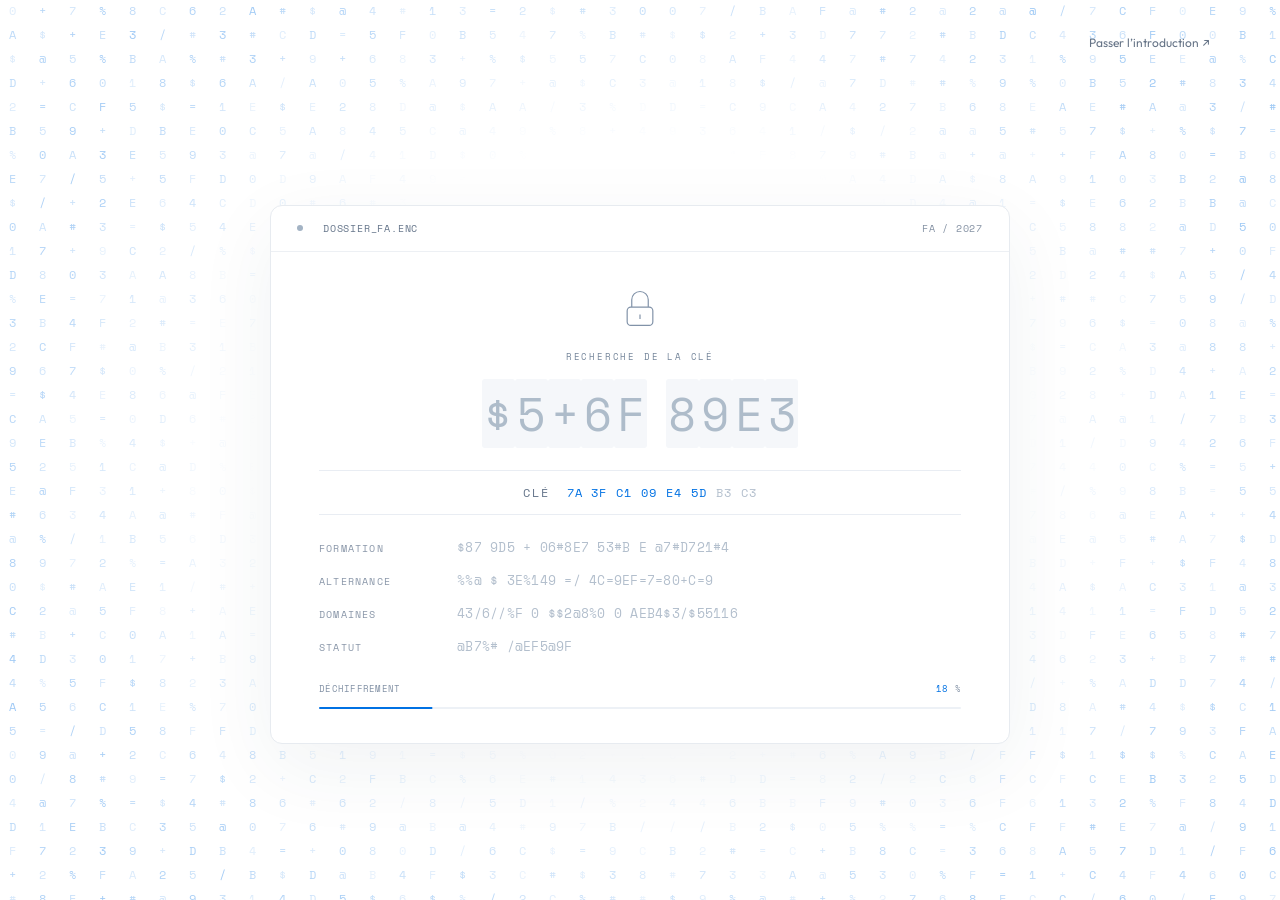
==== index.html @ 167b9362 "Portfolio BTS SIO SISR" ====
<!doctype html>
<html lang="fr">
<head>
<meta charset="UTF-8"><meta name="viewport" content="width=device-width,initial-scale=1">
<meta name="description" content="Portfolio de Farès Aref, apprenti administrateur systèmes et réseaux. BTS SIO SISR, alternance à la DSI de Mantes-la-Ville, projets et preuves E5.">
<meta name="theme-color" content="#ffffff"><title>Farès Aref — Systèmes, réseaux & cybersécurité</title>
<script>try{if(localStorage.getItem('fa-theme')==='dark')document.documentElement.dataset.theme='dark';if(localStorage.getItem('fa-motion')==='reduced')document.documentElement.classList.add('reduce-motion');}catch(e){}</script>
<link rel="icon" href="assets/favicon.svg" type="image/svg+xml"><link rel="stylesheet" href="assets/fonts.css">
<link rel="stylesheet" href="white.css?v=15"><link rel="stylesheet" href="wow.css?v=5"><link rel="stylesheet" href="settings.css?v=2"><link rel="stylesheet" href="intro.css?v=1"><script defer src="assets/three.min.js"></script><script defer src="assets/gsap.min.js"></script><script defer src="assets/ScrollTrigger.min.js"></script><script defer src="assets/earth-texture.js"></script><script defer src="assets/geography.js"></script><script defer src="app.js?v=14"></script><script defer src="premium.js?v=9"></script><script defer src="rubric-art.js?v=2"></script><script defer src="experience.js?v=18"></script><script defer src="wow.js?v=6"></script><script defer src="settings.js?v=1"></script>
</head>
<body class="experience premium white-edition">
<div id="boot-screen" role="dialog" aria-modal="true" aria-labelledby="boot-title"><canvas id="boot-rain" aria-hidden="true"></canvas><button id="skip-intro">Passer l’introduction ↗</button><div class="boot-terminal"><div class="boot-topbar"><span class="cipher-dot"></span><span>DOSSIER_FA.ENC</span><span class="cipher-ref">FA / 2027</span></div><div class="boot-body"><div class="cipher-seal" aria-hidden="true"><svg viewBox="0 0 48 48" fill="none"><path class="cipher-shackle" d="M15 23v-8a9 9 0 0 1 18 0v8"/><rect x="10" y="23" width="28" height="20" rx="4"/><path d="M24 31v5"/></svg></div><p id="cipher-status" aria-hidden="true">FICHIER CHIFFRÉ</p><h1 id="boot-title" aria-label="Farès Aref, ouverture du portfolio"><span id="cipher-name" aria-hidden="true">0F/A# 01EF</span></h1><div class="decrypt-key" aria-hidden="true"><span>CLÉ</span><span id="cipher-key"></span></div><dl class="decrypt-rows" aria-hidden="true"><div><dt>FORMATION</dt><dd data-decrypt="BTS SIO · OPTION SISR · 2025—2027"></dd></div><div><dt>ALTERNANCE</dt><dd data-decrypt="DSI · MAIRIE DE MANTES-LA-VILLE"></dd></div><div><dt>DOMAINES</dt><dd data-decrypt="SYSTÈMES · RÉSEAUX · CYBERSÉCURITÉ"></dd></div><div><dt>STATUT</dt><dd class="decrypt-status" data-decrypt="ACCÈS AUTORISÉ"></dd></div></dl><div class="boot-bottom" aria-hidden="true"><span>DÉCHIFFREMENT</span><span><b id="boot-percent">00</b> %</span></div><div class="boot-meter" aria-hidden="true"><span></span></div></div></div></div>
<div id="experience-shell" inert>
<a class="skip" href="#profil">Aller au contenu</a><div class="scroll-progress" aria-hidden="true"></div>
<header class="header"><a class="brand" href="#accueil" aria-label="Farès Aref, accueil"><span class="brand-mark">fa<span>.</span></span><span>Farès Aref<span class="brand-sub">Systèmes & réseaux</span></span></a><button class="menu-toggle" aria-expanded="false" aria-controls="navigation">Menu <span>＋</span></button><nav id="navigation" aria-label="Navigation principale"><a href="#accueil" data-route="accueil"><span class="nav-number">00</span>Accueil<span class="nav-indicator">↗</span></a><a href="#profil" data-route="profil"><span class="nav-number">01</span>Profil<span class="nav-indicator">↗</span></a><a href="#entreprise" data-route="entreprise"><span class="nav-number">02</span>Entreprise<span class="nav-indicator">↗</span></a><a href="#missions" data-route="missions"><span class="nav-number">03</span>Missions<span class="nav-indicator">↗</span></a><a href="#projets" data-route="projets"><span class="nav-number">04</span>Projets<span class="nav-indicator">↗</span></a><a href="#competences" data-route="competences"><span class="nav-number">05</span>Compétences<span class="nav-indicator">↗</span></a><a href="#veille" data-route="veille"><span class="nav-number">07</span>Veille<span class="nav-indicator">↗</span></a><a href="#bilan" data-route="bilan"><span class="nav-number">08</span>Bilan<span class="nav-indicator">↗</span></a><a href="#contact" data-route="contact"><span class="nav-number">09</span>Contact<span class="nav-indicator">↗</span></a><a href="#epreuve" data-route="epreuve"><span class="nav-number">06</span>Tableau de synthèse<span class="nav-indicator">↗</span></a><div class="nav-system"><span class="status-dot"></span> PORTFOLIO CONNECTÉ<small>H3 CAMPUS / 2025—2027</small></div></nav><div class="settings" id="settings"><button class="settings-toggle" id="settings-toggle" aria-expanded="false" aria-controls="settings-panel" title="Réglages"><svg viewBox="0 0 24 24" width="17" height="17" fill="none" stroke="currentColor" stroke-width="1.6" stroke-linecap="round" stroke-linejoin="round" aria-hidden="true"><path d="M4 7h9M17 7h3M4 12h3M11 12h9M4 17h11M19 17h1"/><circle cx="15" cy="7" r="2"/><circle cx="9" cy="12" r="2"/><circle cx="17" cy="17" r="2"/></svg><span>Réglages</span></button><div class="settings-panel" id="settings-panel" hidden><p class="settings-title">RÉGLAGES</p><button class="settings-row" id="setting-theme" role="switch" aria-checked="false"><span class="settings-text"><strong>Thème sombre</strong><small>Interface foncée, moins éblouissante en salle.</small></span><span class="settings-switch" aria-hidden="true"></span></button><button class="settings-row" id="setting-motion" role="switch" aria-checked="false"><span class="settings-text"><strong>Réduire les animations</strong><small>Changements de rubrique instantanés, effets coupés.</small></span><span class="settings-switch" aria-hidden="true"></span></button><button class="settings-row" id="setting-oral"><span class="settings-text"><strong>Mode oral</strong><small>Plein écran, pilotage au clavier, projets dans l’ordre.</small></span><span class="settings-go" aria-hidden="true">Lancer ›</span></button><p class="settings-keys"><kbd>←</kbd><kbd>→</kbd> naviguer · <kbd>1</kbd>–<kbd>0</kbd> rubrique · <kbd>Échap</kbd> quitter</p></div></div><div class="header-status"><span class="status-dot"></span> BTS SIO SISR <span class="header-separator">/</span> <span id="header-page">ACCUEIL</span></div></header>
<main id="page-stage" aria-label="Pages du portfolio">
<section id="accueil" class="hero route-page" tabindex="-1">
<div class="hero-grid" aria-hidden="true"></div><div id="globe-scene" aria-hidden="true"><div class="globe-fallback"></div></div>
<div class="orbit-label" aria-hidden="true"><span class="status-dot"></span> Systèmes. Réseaux. Sécurité. <span class="orbit-line"></span></div>
<div class="hero-content"><p class="eyebrow"><span class="status-dot"></span> BTS SIO · SISR · 2025—2027</p><h1>Farès <span>Aref.</span></h1><p class="hero-role">L’infrastructure.<br><span>En toute confiance.</span></p><p class="hero-description">Apprenti administrateur systèmes et réseaux.<br>La technique au service de ceux qui l’utilisent.</p><div class="hero-actions"><a class="button primary" href="#profil">Découvrir mon parcours <span>›</span></a><a class="button secondary" href="CV%20AREF%20Farès%20.pdf" download>Télécharger mon CV <span>↓</span></a></div></div>
<div class="hero-bottom"><a href="#profil"> OUVRIR MON PROFIL <span>↓</span></a><span>ÎLE-DE-FRANCE, FR <span class="small-cross">+</span></span></div>
</section>

<section id="profil" class="section wrap route-page" tabindex="-1" hidden>
<div class="section-heading reveal"><p class="eyebrow">LE PROFIL</p><h2>La technique comme passion.<br><span>Le terrain comme école.</span></h2></div>
<div class="profile-grid"><div class="profile-copy reveal"><p class="large-copy">Je suis Farès Aref, 18 ans, étudiant en BTS SIO option SISR à H3 Campus, Poissy.</p><p>En alternance à la DSI de la Mairie de Mantes-la-Ville, je participe au fonctionnement quotidien des systèmes, des réseaux et des postes de travail. Mon fil conducteur : comprendre, résoudre et rendre les services numériques plus fiables.</p><div class="identity"><span class="identity-symbol">FA<span>↗</span></span><div><strong>Farès Aref</strong><span>Apprenti administrateur systèmes et réseaux</span><span>H3 Campus · Poissy</span></div></div><div class="tags"><span>Esprit d’équipe</span><span>Organisation</span><span>Résolution de problèmes</span><span>Communication</span><span>Gestion du temps et du stress</span></div><p class="small">Certifications : PIX · SecNumacadémie ANSSI<br>Langues : français · anglais</p></div>
<div class="timeline reveal"><article><span>2022 — 2025</span><h3>Lycée Vincent Van Gogh</h3><p>Aubergenville · Enseignement général</p></article><article><span>2025</span><h3>Baccalauréat général</h3><p>Mention assez bien · NSI & SES<br>Option chinois LV3</p></article><article class="current"><span>2025 — 2027 / EN COURS</span><h3>BTS SIO · SISR</h3><p>H3 Campus, Poissy · Solutions d’infrastructure, systèmes et réseaux. Alternance à la DSI de Mantes-la-Ville.</p></article><article><span>2027 — 2028 / OBJECTIF</span><h3>Spécialisation en sécurité informatique</h3><p>Poursuivre vers l’administration et la sécurité des systèmes et des réseaux.</p></article></div></div>

</section>
<section id="entreprise" class="section company route-page" tabindex="-1" hidden>
<div class="company-heading"><div><p class="eyebrow">MON ALTERNANCE / DSI</p><h2>Au cœur de la ville.<br><span>Au service de ses habitants.</span></h2></div><span class="location-chip">MANTES-LA-VILLE · 78</span></div>
<div class="company-layout">
<div class="destination">
 <div class="travel-stage" id="travel-stage">
  <img class="mairie-photo" src="assets/mairie-mantes-la-ville.jpg" alt="Façade de la mairie de Mantes-la-Ville, photographiée par Spedona en mars 2006" width="1600" height="1200">
  <canvas id="travel-map" aria-label="Localisation géographique de Mantes-la-Ville"></canvas>
  <div class="travel-earth" aria-hidden="true"><div></div><i></i></div>
  <div class="travel-vignette"></div><div class="travel-reticle" aria-hidden="true"></div>
  <div class="travel-top"><span id="travel-region">MANTES-LA-VILLE</span><button id="travel-skip">Voir la mairie ↗</button></div>
  <div class="destination-title"><span>MON TERRAIN D’APPRENTISSAGE</span><h3>Mantes-la-Ville.</h3><p>Direction des Services d’Information</p></div>
  <button id="travel-replay" aria-label="Rejouer le voyage vers Mantes-la-Ville">↻ Rejouer le voyage</button>
 </div>
 <div class="travel-stops" aria-label="Étapes du voyage"><button data-stop="0">Terre</button><span>›</span><button data-stop="1">Europe</button><span>›</span><button data-stop="2">France</button><span>›</span><button data-stop="3">Île-de-France</button><span>›</span><button data-stop="4">Mantes-la-Ville</button></div>
 <p class="photo-credit">Photo : <a href="https://commons.wikimedia.org/wiki/File:Mantes-la-Ville_mairie01.jpg" target="_blank" rel="noopener">Spedona, mars 2006</a> · <a href="https://creativecommons.org/licenses/by-sa/3.0/" target="_blank" rel="noopener">CC BY-SA 3.0</a> · Recadrage à l’affichage.</p>
</div>
<div class="company-story"><p class="eyebrow">UNE INFRASTRUCTURE UTILE</p><h3>La technologie au service<br>du quotidien.</h3><p>La mairie accompagne environ <strong>20 000 habitants</strong> : administration locale, services sociaux, urbanisme et équipements municipaux.</p><p>Au sein de la DSI, je participe à la gestion des postes, serveurs, réseaux, de la téléphonie et des applications métiers pour contribuer à la continuité des services numériques.</p><div class="company-metrics"><div><strong>~300</strong><span>postes gérés</span></div><div><strong>~400</strong><span>agents</span></div><div><strong>15+</strong><span>sites connectés</span></div><div><strong>5j/7</strong><span>services critiques</span></div></div><a class="button primary" href="#missions">Découvrir mes missions <span>↗</span></a></div>
</div><div class="company-chain"><span>Mairie de Mantes-la-Ville</span><b>→</b><span>Direction des Services d’Information</span><b>→</b><span>Apprenti systèmes & réseaux</span></div>
</section>
<section id="missions" class="section wrap route-page" tabindex="-1" hidden><div class="section-heading reveal"><p class="eyebrow">LE QUOTIDIEN À LA DSI</p><h2>Des besoins concrets.<br><span>Des réponses techniques.</span></h2></div><div class="missions-grid">
<article class="mission reveal"><span class="line-icon">⌘</span><h3>Support utilisateurs</h3><p>Assistance téléphonique et sur site. Diagnostic et résolution des incidents de niveau 1 et 2 pour les agents municipaux.</p><span class="mission-tag">ASSISTANCE / GLPI</span></article>
<article class="mission reveal"><span class="line-icon">▤</span><h3>Gestion du parc</h3><p>Installation, configuration et maintenance des postes Windows 10/11. Inventaire et suivi des déploiements.</p><span class="mission-tag">WINDOWS / ATERA</span></article>
<article class="mission reveal"><span class="line-icon">⌁</span><h3>Administration réseau</h3><p>Gestion Active Directory, création des comptes, attribution des droits d’accès et diagnostics de connectivité.</p><span class="mission-tag">ACTIVE DIRECTORY / TCP/IP</span></article>
<article class="mission reveal"><span class="line-icon">⌑</span><h3>Périphériques</h3><p>Installation et dépannage des imprimantes, scanners et équipements de téléphonie IP sur les différents sites.</p><span class="mission-tag">MATÉRIEL / TÉLÉPHONIE</span></article>
<article class="mission reveal"><span class="line-icon">⛨</span><h3>Sécurité & sauvegardes</h3><p>Sensibilisation, mises à jour antivirus, gestion et contrôle des sauvegardes, notamment LTO avec Veeam.</p><span class="mission-tag">SOPHOS / VEEAM</span></article>
<article class="mission reveal"><span class="line-icon">≡</span><h3>Documentation</h3><p>Rédaction de procédures techniques et traçabilité des interventions pour faciliter le travail de l’équipe.</p><span class="mission-tag">PROCÉDURES / TICKETING</span></article>
</div></section>
<section id="projets" class="section projects route-page" tabindex="-1" hidden><div class="wrap"><div class="heading-row reveal"><div><p class="eyebrow">RÉALISATIONS PROFESSIONNELLES</p><h2>Du besoin<br><span>à la solution.</span></h2></div><p>Quatre projets en environnement réel.<br>Les objectifs, la démarche et les preuves.</p></div><div class="filters" role="group" aria-label="Filtrer les projets"><button class="active" data-filter="all" aria-pressed="true">Tous les projets <small>04</small></button><button data-filter="support" aria-pressed="false">Support</button><button data-filter="infrastructure" aria-pressed="false">Infrastructure</button><button data-filter="security" aria-pressed="false">Cybersécurité</button></div><div id="project-list"></div></div></section>
<section id="competences" class="section wrap route-page" tabindex="-1" hidden><div class="section-heading reveal"><p class="eyebrow">MON ENVIRONNEMENT TECHNIQUE</p><h2>Des compétences<br><span>qui se connectent.</span></h2></div><div class="skills-layout"><div class="skill-network"><div class="network-hub">SISR<small>SYSTÈMES & RÉSEAUX</small></div><svg viewBox="0 0 600 400" preserveAspectRatio="none" aria-hidden="true"><path d="M300 200L100 65M300 200L500 65M300 200L65 200M300 200L535 200M300 200L100 335M300 200L500 335"/></svg><button class="skill-node n1 active" data-skill="system" aria-pressed="true">Systèmes</button><button class="skill-node n2" data-skill="network" aria-pressed="false">Réseaux</button><button class="skill-node n3" data-skill="security" aria-pressed="false">Cybersécurité</button><button class="skill-node n4" data-skill="virtual" aria-pressed="false">Virtualisation</button><button class="skill-node n5" data-skill="script" aria-pressed="false">Scripting</button><button class="skill-node n6" data-skill="cloud" aria-pressed="false">Cloud</button></div><div class="skill-detail" aria-live="polite" id="skill-detail"></div></div><p class="small">Niveaux de maîtrise auto-évalués.</p>
</section>

<section id="veille" class="section watch route-page" tabindex="-1" hidden><div class="wrap"><div class="heading-row reveal"><div><p class="eyebrow">VEILLE TECHNOLOGIQUE</p><h2>Sauvegarder.<br><span>Pouvoir restaurer.</span></h2></div><span class="watch-status"><span class="status-dot"></span> VEILLE · VEEAM / LTO</span></div><div class="watch-layout"><div class="watch-sidebar"><p class="eyebrow">MA DÉMARCHE</p><button class="active" data-watch="ransomware" aria-pressed="true">Sujet ciblé <span>↗</span></button><button data-watch="phishing" aria-pressed="false">Technologies <span>↗</span></button><button data-watch="defense" aria-pressed="false">Outils de veille <span>↗</span></button><div class="radar" aria-hidden="true"><span></span><i></i><b class="radar-blip b2"></b><b class="radar-blip b3"></b></div><p class="radar-caption">VEILLE & ANALYSE</p></div><article id="watch-detail" aria-live="polite"></article></div><div class="sources"><span>SOURCES PRIMAIRES</span><a href="https://cert.cyber.gouv.fr/flux-rss" target="_blank" rel="noopener">CERT-FR · flux RSS ↗</a><a href="https://messervices.cyber.gouv.fr/documents-guides/20241212_np_anssi_guide_tpe-pme_v2.pdf" target="_blank" rel="noopener">ANSSI · sauvegardes ↗</a><a href="https://helpcenter.veeam.com/docs/vbr/userguide/immutability_hv.html" target="_blank" rel="noopener">Veeam · immutabilité ↗</a></div></div></section>
<section id="bilan" class="section wrap route-page" tabindex="-1" hidden><p class="eyebrow reveal">BILAN & PERSPECTIVES</p><h2 class="reveal">Apprendre chaque jour.<br><span>Aller plus loin.</span></h2><div class="bilan-grid"><article class="reveal"><h3>Ce que le terrain m’apporte</h3><p>Une intégration dans une équipe IT, la diversité des technologies, une progression vers davantage de responsabilités et un contact direct avec les utilisateurs.</p></article><article class="reveal"><h3>Ce que je veux approfondir</h3><p>Les architectures réseau avancées, les VLAN et le routage, l’administration Linux, les scripts complexes et les solutions de virtualisation avancées.</p></article></div></section>
<section id="contact" class="section contact route-page" tabindex="-1" hidden><div class="wrap contact-grid"><div><p class="eyebrow">ET SI ON ÉCHANGEAIT ?</p><h2>La suite commence<br><span>par un contact.</span></h2><a class="email-link" href="mailto:faresaref@gmail.com">faresaref@gmail.com ↗</a><div class="contact-links"><a href="https://www.linkedin.com/in/farès-a-822a40347" target="_blank" rel="noopener">LinkedIn ↗</a><a href="CV%20AREF%20Farès%20.pdf" download>Mon CV ↓</a><a href="tbsynthèse.pdf" target="_blank" rel="noopener">Dossier E5 ↗</a></div><p class="small">Île-de-France · Français / Anglais</p></div><form id="contact-form"><label for="name">Votre nom</label><input id="name" name="name" autocomplete="name" placeholder="Prénom et nom" required maxlength="100"><label for="email">Votre adresse e-mail</label><input id="email" name="email" type="email" autocomplete="email" placeholder="vous@exemple.fr" required><label for="message">Votre message</label><textarea id="message" name="message" rows="4" placeholder="Parlons de votre projet…" required maxlength="5000"></textarea><button class="button primary" type="submit">Préparer mon e-mail <span>↗</span></button><p class="small" id="form-status" role="status">Le formulaire ouvre votre messagerie avec un brouillon prérempli.</p></form></div></section>
<section id="epreuve" class="section wrap route-page" tabindex="-1" hidden><div class="synthesis-cover"><p class="eyebrow">BTS SIO · SISR · SESSION 2027</p><h2>Tableau de<br><span>synthèse.</span></h2><p class="synthesis-description">Mes réalisations professionnelles et les compétences mobilisées, réunies dans un document.</p><button class="button primary" id="open-synthesis">Consulter le tableau <span>↗</span></button><p class="synthesis-caption">DOCUMENT PDF · CONSULTATION SUR PLACE</p></div></section></main><div class="page-controls"><button id="previous-page" aria-label="Page précédente"><span class="wow-arrow" aria-hidden="true">←</span><span>Précédent</span></button><div class="page-position"><span id="page-current">01</span><span class="page-position-line"></span><span>10</span><span id="page-label">Accueil</span></div><button id="next-page" aria-label="Page suivante"><span>Profil</span><span class="wow-arrow" aria-hidden="true">→</span></button></div><div id="oral-bar" hidden><span class="oral-left"><b>MODE ORAL</b><span id="oral-step">01 / 14</span><span id="oral-label">Accueil</span></span><span class="oral-keys"><kbd>←</kbd><kbd>→</kbd> naviguer<i>·</i><kbd>Échap</kbd> quitter</span><span class="oral-right"><button id="oral-timer" title="Chronomètre — cliquer pour remettre à zéro" aria-label="Chronomètre, cliquer pour remettre à zéro">00:00</button><button id="oral-exit">Quitter ×</button></span></div><footer class="footer"><span>© 2026 FARÈS AREF</span><div><button id="replay-intro">Rejouer l’introduction</button></div><span>ÎLE-DE-FRANCE, FR</span></footer>
</div><div id="page-transition" aria-hidden="true"><span></span><span></span><span></span><div id="transition-name">PROFIL</div></div><dialog id="project-dialog" aria-labelledby="dialog-title"><button class="dialog-close" aria-label="Fermer le projet">×</button><div id="dialog-body"></div></dialog>
<noscript><style>#boot-screen{display:none}#experience-shell{display:none}</style><div style="padding:40px;color:white">Activez JavaScript pour ouvrir les pages interactives du portfolio. <a href="CV%20AREF%20Farès%20.pdf">Consulter le CV</a></div></noscript><dialog id="synthesis-dialog" aria-labelledby="synthesis-title"><div class="synthesis-toolbar"><h2 id="synthesis-title">Tableau de synthèse</h2><button id="close-synthesis" class="button secondary" aria-label="Fermer le tableau de synthèse">Fermer ×</button></div><iframe id="synthesis-pdf" title="Tableau de synthèse au format PDF"></iframe></dialog><script defer src="synthesis.js?v=2"></script></body></html>
---- assets/fonts.css ----
@font-face {
  font-family: 'Outfit';
  font-style: normal;
  font-weight: 300;
  font-display: swap;
  src: url(font-0.ttf) format('truetype');
}
@font-face {
  font-family: 'Outfit';
  font-style: normal;
  font-weight: 400;
  font-display: swap;
  src: url(font-1.ttf) format('truetype');
}
@font-face {
  font-family: 'Outfit';
  font-style: normal;
  font-weight: 500;
  font-display: swap;
  src: url(font-2.ttf) format('truetype');
}
@font-face {
  font-family: 'Outfit';
  font-style: normal;
  font-weight: 600;
  font-display: swap;
  src: url(font-3.ttf) format('truetype');
}
@font-face {
  font-family: 'Outfit';
  font-style: normal;
  font-weight: 700;
  font-display: swap;
  src: url(font-4.ttf) format('truetype');
}
@font-face {
  font-family: 'Space Mono';
  font-style: normal;
  font-weight: 400;
  font-display: swap;
  src: url(font-5.ttf) format('truetype');
}
---- white.css ----
:root{--bg:#fff;--text:#1d1d1f;--muted:#6e6e73;--blue:#0071e3;--line:#e5e5e7;--panel:#f5f5f7;--font:-apple-system,BlinkMacSystemFont,'Segoe UI',Arial,sans-serif;--mono:'Space Mono',monospace}*{box-sizing:border-box}html,body{margin:0;height:100%;overflow:hidden}body{background:var(--bg);color:var(--text);font-family:var(--font);font-size:15px;line-height:1.6;-webkit-font-smoothing:antialiased}button,input,textarea{font:inherit}a{color:inherit;text-decoration:none}button{cursor:pointer;color:inherit}button,a{touch-action:manipulation}button:focus-visible,a:focus-visible,summary:focus-visible{outline:3px solid #0071e37a;outline-offset:4px}::selection{background:#cce4ff}h1,h2,h3,h4,p{margin-top:0}h1,h2,h3{font-weight:600;letter-spacing:-.045em;line-height:1.12}h2{font-size:clamp(32px,3.3vw,50px);margin-bottom:22px}h2>span{color:#86868b}h3{font-size:23px}p{color:var(--muted);line-height:1.65}.eyebrow{font-size:12px;font-weight:600;letter-spacing:.04em;color:#6e6e73;margin:0 0 16px}.small{font-size:12px;color:#737379}strong{font-weight:600}.header{position:fixed;left:0;right:0;top:0;height:90px;z-index:25;display:flex;align-items:center;justify-content:space-between;gap:28px;padding:0 5%;background:#ffffffd9;backdrop-filter:blur(24px);border-bottom:1px solid #eeeeef}.brand{display:flex;align-items:center;gap:13px;flex-shrink:0;font-weight:600;font-size:14px;letter-spacing:-.02em}.brand-mark{font-size:35px;letter-spacing:-.08em;line-height:1;font-weight:650}.brand-mark>span{color:var(--blue)}.brand-sub{display:block;font-size:10px;font-weight:400;color:#86868b;letter-spacing:0}.header nav{display:flex;align-items:center;gap:22px;font-size:12px}.header nav>a{padding:10px 0;color:#6e6e73;transition:color .2s;position:relative;white-space:nowrap}.header nav>a:hover,.header nav>a.active{color:#1d1d1f}.header nav>a.active:after{content:'';position:absolute;bottom:1px;left:0;right:0;height:2px;border-radius:1px;background:#1d1d1f}.nav-number,.nav-indicator,.nav-system,.header-status,.hero-grid,.hero-bottom,.scroll-progress,.orbit-line,.status-dot{display:none}.menu-toggle{display:none}.skip{position:fixed;top:-100px;left:20px;z-index:100;background:#0071e3;color:white;padding:12px;border-radius:5px}.skip:focus{top:10px}#page-stage{position:fixed;top:112px;bottom:101px;left:5%;right:5%;overflow:hidden;isolation:isolate}.route-page{position:absolute;inset:0;overflow:auto;overscroll-behavior:contain;padding:28px 25px;width:100%;height:100%;outline:none;scrollbar-width:thin;scrollbar-color:#d1d1d6 transparent}.route-page[hidden]{display:none!important}.route-page>.wrap{width:100%;margin:0}.section-heading{margin-bottom:32px}.heading-row{display:flex;justify-content:space-between;gap:35px;align-items:center;margin-bottom:28px}.heading-row h2{margin-bottom:0}.heading-row>p{font-size:14px;max-width:300px}.button{display:inline-flex;align-items:center;justify-content:center;gap:15px;padding:12px 23px;min-height:46px;border-radius:999px;font-size:14px;border:1px solid transparent;transition:background .3s,box-shadow .3s,transform .3s;line-height:1.4}.button:hover{transform:translateY(-2px)}.primary{background:#0071e3;color:white}.primary:hover{background:#0077ed;box-shadow:0 8px 24px #0071e31a}.secondary{background:transparent;color:#0066cc;border-color:#dce5ef}.secondary:hover{background:#f0f7ff}.text-link{color:#0066cc;font-size:14px;display:inline-flex;gap:12px;align-items:center}.text-link:hover{text-decoration:underline}.hero{display:flex;align-items:center;padding:30px 4%;overflow:hidden}.hero-content{position:relative;z-index:3;width:58%;pointer-events:none}.hero-content a{pointer-events:auto}.hero .eyebrow{font-size:13px;color:#77777d;font-weight:500}.hero h1{font-size:clamp(65px,7.5vw,112px);line-height:1;letter-spacing:-.065em;margin:18px 0 26px;font-weight:650}.hero h1>span{color:#1d1d1f}.hero-role{font-size:clamp(28px,3.15vw,44px);letter-spacing:-.04em;font-weight:500;line-height:1.17;color:#1d1d1f;margin:0 0 22px}.hero-role>span{color:#86868b}.hero-description{font-size:17px;letter-spacing:-.015em;margin-bottom:27px}.hero-actions{display:flex;gap:12px;flex-wrap:wrap}#globe-scene{position:absolute;right:-6%;top:-5%;height:110%;width:65%;z-index:1}#globe-scene:after{content:'';position:absolute;bottom:12%;left:30%;width:40%;height:8%;background:#7688a322;filter:blur(20px);border-radius:50%;pointer-events:none}#globe-scene canvas{display:block;width:100%;height:100%;position:absolute;inset:0}.globe-fallback{position:absolute;width:64%;aspect-ratio:1;left:18%;top:18%;border-radius:50%;background:radial-gradient(circle at 35% 28%,white,#e3e9ef 58%,#afbbc9);box-shadow:inset -20px -15px 45px #7992b033,0 35px 70px #233f6314}.globe-fallback:after{content:'';position:absolute;inset:-10%;border:1px solid #8199b355;border-radius:50%;transform:rotate(-25deg) scaleY(.35)}.webgl-ready .globe-fallback{display:none}.orbit-label{position:absolute;right:12%;bottom:18px;z-index:3;color:#949499;font-size:11px;letter-spacing:.04em}.page-controls{position:fixed;bottom:53px;left:7%;right:7%;display:flex;align-items:center;justify-content:space-between}.page-controls button{display:flex;justify-content:space-between;align-items:center;gap:22px;background:none;border:0;color:#0066cc;font-size:13px;min-width:110px;padding:8px 0}.page-controls button:disabled{opacity:.25;cursor:default}.page-controls button:hover:not(:disabled){color:#1d1d1f}.page-position{display:flex;align-items:center;gap:10px;font-size:10px;color:#99999e}.page-position-line{height:1px;width:32px;background:#d8d8dc}.page-position #page-current{color:#45454a}.page-position #page-label{color:#737379;margin-left:15px}.footer{position:fixed;bottom:0;left:5%;right:5%;height:40px;border-top:1px solid #eeeeef;display:flex;align-items:center;justify-content:space-between;font-size:10px;color:#86868b;gap:20px}.footer>div{display:flex;gap:22px}.footer button{font-size:10px;border:0;background:none;color:#86868b;padding:5px 0}.footer button:hover{color:#0066cc}.profile-grid{display:grid;grid-template-columns:1fr 1fr;gap:9%}.profile-copy>p{font-size:15px}.profile-copy .large-copy{font-size:23px;color:#424247;line-height:1.4;letter-spacing:-.025em}.identity{display:flex;gap:17px;align-items:center;margin:24px 0}.identity-symbol{height:65px;width:65px;border-radius:20px;background:linear-gradient(150deg,#f2f4f7,#dce3ed);display:grid;place-items:center;font-size:23px;font-weight:500;position:relative;color:#495c78}.identity-symbol>span{position:absolute;right:8px;top:3px;font-size:11px;color:#7d8ea5}.identity strong{font-size:16px}.identity>div>span{display:block;color:#86868b;font-size:12px}.tags{display:flex;flex-wrap:wrap;gap:7px;margin:15px 0}.tags span{background:#f5f5f7;color:#626269;border:1px solid #ebebee;border-radius:7px;padding:5px 9px;font-size:11px}.timeline{padding-left:25px;border-left:1px solid #dedee3}.timeline article{position:relative;padding-bottom:25px}.timeline article:before{content:'';position:absolute;left:-30px;top:6px;width:9px;height:9px;background:#d0d3da;border:2px solid white;border-radius:50%}.timeline .current:before{background:#0071e3}.timeline article>span{font-size:11px;font-weight:500;color:#8b8b91}.timeline h3{font-size:19px;margin:8px 0}.timeline p{font-size:13px;margin-bottom:0}.entrepreneur{border-top:1px solid var(--line);margin-top:30px;padding-top:20px}.entrepreneur summary,.training summary{display:flex;justify-content:space-between;align-items:center;gap:15px;font-size:15px;cursor:pointer;list-style:none}.entrepreneur summary>span{font-size:12px;color:#86868b}.entrepreneur summary b{margin-left:15px;font-weight:400}.entrepreneur>div{padding-top:22px;max-width:800px}.entrepreneur>div h3{font-size:21px}.company-heading{display:flex;align-items:center;justify-content:space-between;gap:25px;margin-bottom:28px}.company-heading h2{font-size:clamp(30px,2.8vw,42px);margin-bottom:0}.location-chip{font-size:11px;color:#86868b}.company-layout{display:grid;grid-template-columns:1.2fr 1fr;gap:40px;align-items:start}.destination{min-width:0}.travel-stage{height:330px;position:relative;isolation:isolate;overflow:hidden;border-radius:22px;background:#f1f4f7}.mairie-photo{position:absolute;inset:0;width:100%;height:100%;object-fit:cover;object-position:50% 55%}.travel-vignette{position:absolute;inset:0;background:linear-gradient(transparent 35%,#132035b3);pointer-events:none}.travel-top{position:absolute;top:18px;left:18px;right:18px;display:flex;justify-content:space-between;gap:10px;align-items:center;color:white;font-size:10px;letter-spacing:.08em}.travel-top>span{background:#ffffffdb;color:#343c49;border-radius:99px;padding:7px 11px}.travel-top button,#travel-replay{border:1px solid #ffffff55;background:#ffffffdc;color:#353d49;padding:7px 11px;border-radius:99px;font-size:11px;backdrop-filter:blur(10px)}.destination-title{position:absolute;bottom:48px;left:25px;right:20px}.destination-title>span{font-size:9px;letter-spacing:.08em;color:#ffffffbf}.destination-title h3{color:#fff;font-size:34px;margin:8px 0}.destination-title p{color:#ffffffd9;font-size:13px;margin:0}#travel-replay{position:absolute;bottom:15px;right:15px;font-size:10px}.travel-stops{display:flex;justify-content:space-between;align-items:center;gap:5px;margin-top:12px}.travel-stops button{font-size:11px;color:#77777d;background:none;border:0;border-bottom:1px solid transparent;padding:7px 0}.travel-stops button.active{color:#0071e3;border-color:#0071e3}.travel-stops>span{color:#c1c1c6}.photo-credit{font-size:10px;color:#99999e;margin-top:10px}.photo-credit a{text-decoration:underline;text-underline-offset:3px}.company-story h3{font-size:26px;margin:0 0 18px}.company-story p{font-size:14px}.company-story .eyebrow{font-size:10px}.company-story strong{color:#333338}.company-metrics{display:grid;grid-template-columns:repeat(4,1fr);gap:12px;padding:17px 0;margin:20px 0;border-block:1px solid var(--line)}.company-metrics strong{font-size:29px;display:block;letter-spacing:-.04em}.company-metrics span{font-size:10px;color:#86868b}.company-story .button{font-size:13px}.company-chain{display:flex;flex-wrap:wrap;align-items:center;gap:16px;border-top:1px solid var(--line);padding-top:16px;margin-top:20px;font-size:11px;color:#86868b}.company-chain b{color:#b8b8be;font-weight:400}#travel-map{position:absolute;inset:0;width:100%;height:100%;opacity:0}.travel-earth{position:absolute;inset:0;background:radial-gradient(#fff,#e8eff8);display:grid;place-items:center;opacity:0}.travel-earth>div{height:80%;aspect-ratio:1;border-radius:50%;background:url('assets/earth.jpg') 53% center/200% 100%;box-shadow:inset -35px -10px 45px #0009,0 15px 40px #3b5c8522}.travel-earth>i{position:absolute;width:80%;height:40%;border:1px solid #6388b544;border-radius:50%;transform:rotate(-20deg)}.travel-reticle{position:absolute;left:50%;top:50%;width:25px;height:25px;transform:translate(-50%,-50%);border:1px solid #0071e3;border-radius:50%;opacity:0}.missions-grid{display:grid;grid-template-columns:repeat(3,1fr);gap:16px;grid-auto-flow:dense}.mission{background:#f5f5f7;padding:27px;border-radius:20px;transition:background .3s,transform .4s}.mission:hover{background:#eef2f8;transform:translateY(-3px)}.line-icon{font-size:25px;color:#4d78aa}.mission h3{font-size:20px;margin:15px 0 12px}.mission p{font-size:13px;min-height:80px;margin-bottom:15px}.mission-tag{font-size:9px;color:#93939a;letter-spacing:.04em}.filters{display:flex;flex-wrap:wrap;gap:5px;margin:0 0 22px}.filters button{font-size:12px;border:0;background:none;color:#86868b;border-radius:99px;padding:8px 15px}.filters button.active{color:#1d1d1f;background:#ececf0}.filters small{font-size:10px;margin-left:8px;color:#a3a3a8}#project-list{display:grid;grid-template-columns:1fr 1fr;gap:19px}.project-row{display:grid;grid-template-columns:1fr 35px;grid-template-rows:92px auto;gap:16px;width:100%;height:196px;padding:18px 22px;text-align:left;background:#f5f5f7;border:0;border-radius:22px;transition:box-shadow .5s,transform .5s;transform-style:preserve-3d;overflow:hidden}.project-row:hover{box-shadow:0 16px 30px #1a345912}.project-row[hidden]{display:none!important}.project-index,.project-tech{display:none}.project-row h3{font-size:20px;margin:0 0 7px}.project-row p{font-size:12px;margin:0}.project-arrow{width:30px;height:30px;display:grid;place-items:center;border-radius:50%;background:white;color:#6e6e73;font-size:17px;align-self:center}.project-visual{grid-column:1/-1;height:92px;position:relative;overflow:hidden;border-radius:12px;background:linear-gradient(140deg,#e7edf5,#f8faff)}.project-visual svg{width:100%;height:100%;color:#7c98bd}.project-visual svg text{fill:#5f7897!important}.project-visual img{width:100%;height:100%;object-fit:cover;object-position:top;opacity:.9;filter:saturate(.35);transition:transform .7s}.project-row:hover .project-visual img{transform:scale(1.035)}.project-visual-label{position:absolute;bottom:8px;right:8px;padding:4px 8px;font-size:8px;color:#51627a;background:#ffffffeb;border-radius:5px}.data-pulse{stroke-dasharray:7 40;animation:flow 5s linear infinite}@keyframes flow{to{stroke-dashoffset:-94}}.skills-layout{display:grid;grid-template-columns:1.15fr 1fr;align-items:center;gap:45px}.skill-network{height:350px;position:relative;background:radial-gradient(ellipse,#edf3fc,transparent 66%)}.skill-network>svg{position:absolute;inset:0;width:100%;height:100%;stroke:#a9bcd6;stroke-width:1;fill:none}.skill-network>svg path{stroke-dasharray:4 10;animation:flow 8s linear infinite}.network-hub{position:absolute;left:50%;top:50%;transform:translate(-50%,-50%);width:130px;height:130px;border-radius:50%;background:linear-gradient(130deg,white,#e8eef7);border:1px solid #dee5ed;box-shadow:0 15px 30px #5b759914;display:flex;flex-direction:column;justify-content:center;align-items:center;font-size:30px;font-weight:500;z-index:1}.network-hub small{font-size:7px;letter-spacing:.08em;color:#8193ab}.skill-node{position:absolute;transform:translate(-50%,-50%);padding:10px 14px;border:1px solid #e1e5ed;border-radius:99px;background:#fff;color:#6e7785;font-size:12px;z-index:2;transition:background .25s,color .25s}.skill-node.active,.skill-node:hover{background:#0071e3;color:white;border-color:#0071e3}.n1{left:20%;top:16%}.n2{left:80%;top:16%}.n3{left:13%;top:50%}.n4{left:87%;top:50%}.n5{left:20%;top:84%}.n6{left:80%;top:84%}.skill-detail{padding:30px;background:#f5f5f7;border-radius:22px;min-height:320px}.skill-detail h3{font-size:27px;margin:0 0 17px}.skill-detail p{font-size:14px}.skill-detail .tags span{background:white;border-color:transparent}.meter{height:3px;border-radius:3px;background:#dedee5;margin-top:25px}.meter span{display:block;height:100%;background:#0071e3;border-radius:3px}.meter-label{font-size:10px;color:#8e8e95;display:flex;justify-content:space-between;margin-top:8px}.skill-evidence{border-top:1px solid #dfdfe5;margin-top:18px;padding-top:15px}.skill-evidence>span{font-size:10px;color:#86868b}.skill-evidence>div{display:flex;gap:8px;flex-wrap:wrap;margin-top:8px}.skill-evidence button{padding:6px 0;background:none;border:0;color:#0066cc;font-size:12px;text-align:left}.e5 h3{font-size:32px;margin:0}.e5>p{font-size:14px;max-width:900px}.competency{border-top:1px solid var(--line);display:grid;grid-template-columns:1fr 1fr;gap:30px;align-items:center;padding:17px 0}.competency h4{font-weight:500;font-size:14px;margin:0}.competency>div{display:flex;flex-wrap:wrap;gap:8px}.competency button,.competency a{background:#f0f5fb;border:0;padding:7px 10px;border-radius:7px;font-size:12px;color:#416893}.competency .small{margin:0}.e5>.text-link{margin-top:18px}.training{padding-top:20px;margin-top:20px;border-top:1px solid var(--line)}.training ul{font-size:14px;color:#77777d;line-height:1.8;padding-left:20px}.watch-status{font-size:10px;color:#8b8b90}.watch-layout{display:grid;grid-template-columns:230px 1fr;background:#f5f5f7;border-radius:22px;overflow:hidden}.watch-sidebar{padding:28px;border-right:1px solid #e6e6eb}.watch-sidebar button{display:flex;justify-content:space-between;align-items:center;width:100%;text-align:left;background:none;border:0;color:#86868b;padding:13px 10px;font-size:13px;border-radius:9px}.watch-sidebar button.active{background:white;color:#1d1d1f;box-shadow:0 4px 12px #00000004}.watch-sidebar .eyebrow{font-size:10px}.radar{position:relative;width:110px;height:110px;border:1px solid #becde1;border-radius:50%;margin:27px auto 0;background:repeating-radial-gradient(circle,transparent 0,transparent 19px,#b8cae344 20px,transparent 21px)}.radar>span{position:absolute;inset:0;background:conic-gradient(transparent 60%,#5585bb2b);border-radius:50%;animation:radar 12s linear infinite}.radar i,.radar-blip{position:absolute;width:4px;height:4px;border-radius:50%;background:#5a82b1;top:30px;left:65px}.radar-blip.b2{top:70px;left:30px}.radar-blip.b3{top:55px;left:85px}.radar-caption{font-size:8px;text-align:center;color:#94a1b4;letter-spacing:.08em;margin-top:12px}@keyframes radar{to{transform:rotate(360deg)}}#watch-detail{padding:35px}#watch-detail h3{font-size:29px;margin:0 0 20px}#watch-detail p{font-size:14px}.watch-note{padding:18px 22px;background:white;border-radius:12px;margin-top:25px}.watch-note strong{font-size:13px;font-weight:500}.watch-note p{margin:10px 0 0}.sources{display:flex;flex-wrap:wrap;gap:20px;align-items:center;margin-top:23px;font-size:12px;color:#6f7c8f}.sources>span{font-size:9px;color:#a0a0a6}.sources a:hover{color:#0071e3}.bilan-grid{display:grid;grid-template-columns:1fr 1fr;gap:25px;margin-top:40px}.bilan-grid article{background:#f5f5f7;border-radius:24px;padding:35px}.bilan-grid h3{font-size:24px}.bilan-grid p{font-size:16px;margin-bottom:0}#bilan{display:flex;flex-direction:column;justify-content:center}.contact-grid{display:grid;grid-template-columns:1.1fr 1fr;gap:10%;height:100%;align-items:center}.email-link{display:inline-block;font-size:22px;color:#0066cc;margin:15px 0 25px;letter-spacing:-.02em}.contact-links{display:flex;gap:25px;font-size:14px;margin-bottom:25px;color:#6e6e73}.contact-links a:hover{color:#0066cc}form{display:flex;flex-direction:column}form label{font-size:12px;font-weight:500;margin:0 0 8px}input,textarea{width:100%;border:1px solid #d2d2d7;background:#fff;border-radius:10px;padding:12px 15px;color:#1d1d1f;font-size:14px;margin-bottom:19px;resize:vertical}input:focus,textarea:focus{outline:3px solid #0071e328;border-color:#0071e3}textarea{max-height:190px}form .button{align-self:start}form .small{margin-top:14px}dialog{width:min(850px,94vw);max-height:88svh;border:0;border-radius:26px;padding:45px;background:white;color:#1d1d1f;box-shadow:0 30px 100px #13213a33;scrollbar-width:thin}dialog::backdrop{background:#17233866;backdrop-filter:blur(12px)}dialog h2{font-size:35px;margin-top:12px}dialog h3{font-size:19px;margin:25px 0 12px}dialog p{font-size:15px}.dialog-close{position:absolute;top:15px;right:15px;width:33px;height:33px;background:#f0f0f2;border:0;border-radius:50%;color:#77777d;font-size:25px}.architecture{display:flex;align-items:center;gap:12px;flex-wrap:wrap;font-size:12px;color:#86868b;padding:20px 0}.architecture span{padding:12px;background:#f5f5f7;border-radius:8px;color:#526b8e}.doc-links{display:flex;flex-wrap:wrap;gap:12px;margin-top:25px}dialog img{display:block;width:100%;max-height:280px;object-fit:contain;background:#f5f5f7;border-radius:10px;margin-top:25px}#page-transition{display:none!important}#boot-screen{position:fixed;inset:0;z-index:100;background:white;display:grid;place-items:center}#boot-screen[hidden]{display:none}#skip-intro{position:absolute;top:32px;right:5%;border:0;background:none;color:#86868b;font-size:12px}.welcome{text-align:center}.welcome-mark{font-size:28px;letter-spacing:-.08em;font-weight:600;color:#86868b}.welcome h1{font-size:clamp(65px,9vw,120px);letter-spacing:-.07em;margin:15px 0 22px;color:#1d1d1f;font-weight:600}.welcome p{font-size:16px;color:#86868b}.paused *,.paused *:before,.paused *:after{animation-play-state:paused!important}
@media(min-width:1500px){#page-stage{left:max(5%,calc((100vw - 1360px)/2));right:max(5%,calc((100vw - 1360px)/2))}.header{padding-inline:max(5%,calc((100vw - 1450px)/2))}}
@media(max-width:1150px){.header{height:80px;padding-inline:4%;gap:20px}.header nav{gap:14px;font-size:11px}.brand>span:not(.brand-mark){display:none}#page-stage{top:98px;left:3%;right:3%}.hero h1{font-size:84px}.hero-content{width:65%}.hero-description{font-size:15px}.company-layout{gap:28px}.company-story p{font-size:13px}.company-metrics strong{font-size:24px}.skill-node{font-size:11px;padding:8px 11px}.skills-layout{gap:25px}.watch-layout{grid-template-columns:210px 1fr}.mission{padding:23px}.mission h3{font-size:18px}.mission p{font-size:12px}}
@media(max-height:780px) and (min-width:761px){.route-page{padding-block:17px}h2{font-size:37px}.section-heading{margin-bottom:23px}.hero h1{font-size:85px;margin:15px 0 20px}.hero-role{font-size:33px}.hero-description{font-size:15px}.project-row{height:158px;grid-template-rows:62px auto;padding:13px 18px;gap:9px}.project-visual{height:62px}.project-row h3{font-size:18px;margin-bottom:5px}.heading-row{margin-bottom:18px}.filters{margin-bottom:17px}.company-heading h2{font-size:32px}.company-heading{margin-bottom:20px}.travel-stage{height:260px}.company-story h3{font-size:22px;margin-bottom:12px}.company-story p{font-size:13px;margin-bottom:12px}.company-metrics{padding:12px 0;margin:14px 0}.company-chain{margin-top:12px;padding-top:12px}.mission{padding:20px}.mission h3{margin:10px 0;font-size:18px}.mission p{min-height:67px;font-size:12px}.skill-network{height:290px}.skill-detail{padding:24px;min-height:280px}.contact-grid{gap:8%}.timeline article{padding-bottom:18px}.timeline h3{font-size:17px}.timeline p{font-size:12px}.profile-copy>p{font-size:14px}.entrepreneur{margin-top:22px}}
@media(max-width:760px){.header{height:72px;padding:0 6%}.brand>span:not(.brand-mark){display:block;font-size:12px}.brand-mark{font-size:30px}.brand-sub{font-size:9px}.menu-toggle{display:flex;gap:12px;align-items:center;background:none;border:0;color:#6e6e73;padding:10px 0;font-size:13px}.header nav{display:none;position:fixed;left:0;right:0;top:72px;padding:25px 7%;background:#fffffff5;border-bottom:1px solid #e5e5e7;backdrop-filter:blur(25px);gap:8px 30px;grid-template-columns:1fr 1fr;box-shadow:0 20px 30px #1d1d1f08;font-size:14px}.header nav.open{display:grid}.header nav>a{padding:12px 0}.header nav>a.active:after{right:70%}#page-stage{left:2%;right:2%;top:86px;bottom:100px}.route-page{padding:22px 20px}.hero{padding:22px 20px;align-items:flex-start}.hero-content{width:100%}.hero h1{font-size:clamp(52px,14vw,84px);margin:18px 0 22px}.hero-role{font-size:31px;line-height:1.15}.hero .eyebrow{font-size:10px}.hero-description{font-size:14px;max-width:300px;margin-bottom:22px}.hero-actions{gap:8px}.hero .button{font-size:11px;padding:11px 14px;min-height:43px;gap:10px}#globe-scene{top:auto;bottom:-75px;right:-22%;height:330px;width:110%;opacity:.85}#globe-scene:after{bottom:10%}.orbit-label{display:none}.hero-content{pointer-events:none}.hero-content a{pointer-events:auto}.page-controls{left:7%;right:7%;bottom:51px}.page-controls button{min-width:0;font-size:12px;gap:10px}.page-controls button span{max-width:90px;overflow:hidden;text-overflow:ellipsis;white-space:nowrap}.page-position #page-label{display:none}.page-position-line{width:20px}.page-position{font-size:9px;gap:8px}.footer{left:6%;right:6%;font-size:8px;gap:10px}.footer>span:last-child{display:none}.footer>span:first-child{max-width:80px;font-size:8px}.footer button{font-size:8px}.footer>div{gap:12px}h2{font-size:32px}.eyebrow{font-size:10px}.section-heading{margin-bottom:30px}.profile-grid,.company-layout,.skills-layout,.contact-grid{grid-template-columns:1fr;gap:30px}.profile-copy .large-copy{font-size:23px}.profile-copy>p{font-size:15px}.timeline{margin-left:3px}.timeline p{font-size:14px}.timeline article{padding-bottom:26px}.entrepreneur summary{font-size:14px}.entrepreneur summary>span{font-size:10px}.company-heading h2{font-size:30px}.location-chip{display:none}.travel-stage{height:310px;border-radius:18px}.destination-title h3{font-size:30px}.travel-stops button{font-size:10px}.photo-credit{font-size:9px}.company-story h3{font-size:26px}.company-story p{font-size:15px}.company-metrics span{font-size:9px}.company-metrics strong{font-size:25px}.company-chain{font-size:11px;gap:10px}.missions-grid{grid-template-columns:1fr}.mission{padding:27px}.mission h3{font-size:21px}.mission p{font-size:15px;min-height:0}.mission-tag{font-size:10px}.heading-row{display:block}.heading-row>p{margin:20px 0 0;font-size:14px}.filters{gap:3px}.filters button{font-size:11px;padding:7px 11px}#project-list{grid-template-columns:1fr;gap:17px}.project-row{height:195px;padding:18px;grid-template-rows:90px auto}.project-visual{height:90px}.project-row h3{font-size:19px}.project-row p{font-size:12px}.skill-network{height:300px}.network-hub{width:105px;height:105px;font-size:25px}.network-hub small{font-size:6px}.skill-node{font-size:10px;padding:9px 11px}.n3{left:16%}.n4{left:84%}.skill-detail{padding:26px;min-height:0}.skill-detail p{font-size:15px}.competency{grid-template-columns:1fr;gap:12px}.competency h4{font-size:15px}.e5 .heading-row .button{margin-top:20px}.e5 h3{font-size:28px}.watch-layout{grid-template-columns:1fr}.watch-sidebar{padding:15px;border-right:0;border-bottom:1px solid #e6e6eb;display:flex;gap:5px}.watch-sidebar .eyebrow,.radar,.radar-caption{display:none}.watch-sidebar button{font-size:11px;gap:5px;padding:11px 7px;width:auto;flex:1}.watch-sidebar button span{display:none}#watch-detail{padding:27px}#watch-detail h3{font-size:26px}#watch-detail p{font-size:15px}.watch-status{display:block;margin-top:16px}.watch-note{padding:17px}.sources{font-size:11px;gap:15px}.bilan-grid{grid-template-columns:1fr;gap:20px;margin-top:25px}.bilan-grid article{padding:28px}.bilan-grid p{font-size:15px}#bilan{display:block}.contact-grid{height:auto;gap:35px}.contact h2{font-size:34px}.email-link{font-size:21px}.contact-links{font-size:14px}.contact form{padding-bottom:10px}dialog{padding:38px 23px;border-radius:22px}dialog h2{font-size:29px}.doc-links .button{font-size:12px}.architecture{font-size:11px}.welcome h1{font-size:75px}.welcome p{font-size:14px}}
@media(max-width:760px) and (max-height:700px){.hero{overflow-y:auto}.hero h1{font-size:55px;margin:12px 0 17px}.hero-role{font-size:26px;margin-bottom:16px}.hero-description{font-size:12px;margin-bottom:20px}#globe-scene{height:250px;right:-40%;bottom:-80px;opacity:.5}.hero-content{padding-bottom:20px}}
.motion-enabled .data-pulse{animation:flow 5s linear infinite!important}.motion-enabled .skill-network>svg path{animation:flow 8s linear infinite!important}.motion-enabled .radar>span{animation:radar 12s linear infinite!important}

dialog[open]{position:fixed;inset:0;margin:auto;height:fit-content;overflow-y:auto;z-index:100}dialog:not([open]){display:none}.dialog-close{position:sticky;top:0;float:right;z-index:2}.hero{scrollbar-width:none}
/* Final typography and motion polish. */
:root{--muted:#54545b}
h2>span,.hero-role>span{color:#626268}
p{color:var(--muted)}
.header nav{font-size:13px;gap:18px}.header nav>a{color:#55555c}
.eyebrow,.hero .eyebrow,.brand-sub,.small,.location-chip,.orbit-label{color:#626268}
.footer,.footer button,.page-position,.page-position #page-label{color:#65656c}
.footer,.footer button{font-size:11px}.brand-sub{font-size:11px}
.hero-description{color:#505057;line-height:1.65}
.timeline article>span,.identity>div>span,.photo-credit,.company-metrics span,.travel-stops button{color:#626268}
.photo-credit{font-size:11px;line-height:1.65}
.project-row p,.mission p,.company-story p,.profile-copy>p{font-size:15px;line-height:1.6}
.tags span{font-size:12px;color:#505057}
.button,.project-row,.mission,.skill-node{transition:transform .3s cubic-bezier(.2,.7,.2,1),background .25s,box-shadow .3s}
@media(hover:hover){.project-row:hover{transform:translateY(-3px);box-shadow:0 12px 28px #233f630c}.mission:hover{transform:translateY(-2px)}}
.button:active,.project-row:active{transform:translateY(0) scale(.99)}
@media(max-width:760px){.hero-description{font-size:15px}.hero .button{font-size:12px}.footer,.footer button,.footer>span:first-child{font-size:10px}.footer>span:first-child{max-width:110px}.hero .eyebrow,.eyebrow{font-size:11px}.project-row{height:auto;min-height:210px}.project-row p{font-size:13px}.travel-stops button{font-size:11px}.photo-credit{font-size:11px}.tags span{font-size:11px}}
/* Project collection: product-style presentations, original content preserved. */
#projets .heading-row{margin-bottom:18px}#projets .heading-row h2{font-size:clamp(30px,3vw,44px)}
#project-list{display:grid;grid-template-columns:repeat(2,minmax(0,1fr));gap:18px}
#project-list .project-row{position:relative;display:flex;align-items:center;text-align:left;gap:18px;height:215px;padding:25px;border:1px solid #eeeef1;border-radius:24px;background:#f5f5f7;overflow:hidden;isolation:isolate}
#project-list .project-row:nth-child(2){background:#f0f4f8}#project-list .project-row:nth-child(3){background:#f2f3f6}#project-list .project-row:nth-child(4){background:#f3f6f5}
#project-list .project-copy{position:relative;z-index:2;width:58%;flex-shrink:0}
.project-category{display:block;font-size:10px;font-weight:600;letter-spacing:.055em;color:#586372;margin-bottom:10px}
#project-list .project-row h3{font-size:24px;line-height:1.12;margin:0 0 10px;letter-spacing:-.035em}
#project-list .project-row p{font-size:13px;line-height:1.45;margin-bottom:15px;color:#54545b}
.project-discover{font-size:12px;color:#0066cc;display:inline-flex;align-items:center;gap:12px;font-weight:500}.project-discover>span{display:grid;place-items:center;width:24px;height:24px;background:white;border-radius:50%;font-size:18px;transition:transform .3s}
#project-list .project-visual{position:relative;order:2;height:150px;width:42%;flex-shrink:1;min-width:0;margin:0;background:transparent;overflow:visible;transform:perspective(700px) rotateY(-8deg);transition:transform .6s cubic-bezier(.2,.7,.2,1);color:#657b98;border-radius:10px}
#project-list .project-visual svg{width:100%;height:100%;overflow:visible;transform:scale(1.1)}
#project-list .project-visual img{width:100%;height:140px;object-fit:cover;object-position:top left;border:5px solid #31353d;border-bottom-width:12px;border-radius:9px;box-shadow:0 18px 25px #1c314b20;transform:rotate(-4deg)}
.project-visual text,.project-detail-visual text{fill:#506581}.project-visual-label{display:none}
@media(hover:hover){#project-list .project-row:hover .project-visual{transform:perspective(700px) rotateY(0) translateY(-4px)}.project-row:hover .project-discover>span{transform:rotate(90deg)}}
#project-dialog{width:min(1040px,94vw);padding:24px 40px 40px;max-height:90svh}
#project-dialog .dialog-close{margin:0 -15px 0 0;background:#e9e9ed;color:#45454c;width:36px;height:36px}
.project-detail-hero{text-align:center;padding:25px 35px 20px}.project-detail-hero .eyebrow{font-size:11px}.project-detail-hero h2{font-size:clamp(30px,4vw,52px);max-width:730px;margin:14px auto 12px;line-height:1.07;letter-spacing:-.045em}.project-detail-hero .project-detail-subtitle{font-size:20px;letter-spacing:-.025em;color:#5f5f65;margin-bottom:20px}
.project-detail-hero .tags{justify-content:center}.project-detail-visual{background:linear-gradient(135deg,#f5f5f7,#eef3f7);border-radius:20px;padding:24px;margin:22px auto;max-width:780px;color:#667f9f;overflow:hidden}.project-detail-visual svg{display:block;width:100%;height:145px}.project-detail-visual img{display:block;width:100%;height:225px;max-height:none;object-fit:contain;margin:0;background:transparent;border-radius:8px}
.project-story{display:grid;grid-template-columns:1fr 1fr;gap:30px;padding:25px 12px}.story-number{font-size:11px;font-weight:600;color:#626c7a;letter-spacing:.05em}.project-story h3{font-size:24px;margin:12px 0}.project-story p{line-height:1.75;margin:0;color:#515159}.project-result{grid-column:1/-1;background:#f5f5f7;padding:26px 30px;border-radius:20px}.project-result p{max-width:780px}.project-architecture{padding:24px 12px}.project-architecture .architecture{display:flex;align-items:center;justify-content:space-between;gap:15px;margin:15px 0;background:none;padding:0}.project-architecture .architecture span{flex:1;text-align:center;padding:18px 12px;border:1px solid #e4e8ee;background:#fafbfc;border-radius:14px;color:#39485c;font-size:14px}.architecture b{font-weight:400;color:#7e8ca0}.project-documents{border-top:1px solid #e5e5e7;margin:18px 12px 0;padding-top:25px}.project-documents h3{margin:8px 0 18px;font-size:25px}.project-documents .doc-links{display:flex;gap:12px;flex-wrap:wrap}
@media(min-width:761px) and (max-height:780px){#project-list .project-row{height:180px;padding:19px}#project-list .project-row h3{font-size:21px}#project-list .project-row p{font-size:12px;margin-bottom:10px}#project-list .project-visual{height:120px}#project-list .project-visual img{height:110px}#projets .heading-row h2{font-size:30px}#projets .filters{margin-bottom:14px}}
@media(max-width:760px){#project-list{grid-template-columns:1fr;gap:16px}#project-list .project-row{height:auto;min-height:230px;padding:25px 21px;gap:12px}#project-list .project-row h3{font-size:23px}.project-category{font-size:9px}#project-list .project-copy{width:61%}#project-list .project-visual{width:39%}#project-dialog{padding:18px 21px 30px}.project-detail-hero{padding:22px 0 10px}.project-detail-hero .project-detail-subtitle{font-size:17px}.project-detail-visual{padding:15px}.project-detail-visual svg{height:110px}.project-detail-visual img{height:150px}.project-story{grid-template-columns:1fr;padding:20px 0;gap:25px}.project-story h3{font-size:23px}.project-result{padding:23px}.project-architecture{padding:18px 0}.project-architecture .architecture{flex-direction:column;gap:10px}.project-architecture .architecture span{width:100%}.project-architecture .architecture b{transform:rotate(90deg)}.project-documents{margin-inline:0}.project-documents .button{width:100%}}
/* A dedicated illustration beside each section title. */
.rubric-heading{display:flex;align-items:center;justify-content:space-between;gap:24px;min-width:0;margin-bottom:22px}.rubric-heading>h2{flex:1;min-width:0;margin-bottom:0!important}.rubric-art{width:140px;height:88px;flex:0 0 140px;pointer-events:none;align-self:center}.rubric-art svg{display:block;width:100%;height:100%;overflow:visible}.heading-row>div:has(.rubric-heading){flex:1;min-width:0}.heading-row .rubric-heading,.company-heading .rubric-heading{margin-bottom:0}.company-heading .rubric-heading{flex:1}.rubric-art *{animation-play-state:paused!important}.rubric-active *{animation-play-state:running!important}.rubric-pulse{animation:rubric-pulse 3.6s ease-in-out infinite;transform-box:fill-box;transform-origin:center}.rubric-pulse.delay-one{animation-delay:1.2s}.rubric-pulse.delay-two{animation-delay:2.4s}.rubric-flow{stroke-dasharray:6 5;animation:rubric-flow 6s linear infinite}.rubric-sweep{transform-origin:80px 50px;animation:rubric-turn 14s linear infinite}.rubric-orbit{transform-origin:80px 50px;animation:rubric-turn 40s linear infinite}.rubric-float{animation:rubric-float 7s ease-in-out infinite}.rubric-active .rubric-draw{stroke-dasharray:500;stroke-dashoffset:0;animation:rubric-draw 2.2s ease-out both}
@keyframes rubric-pulse{0%,100%{opacity:.55;transform:scale(.85)}50%{opacity:1;transform:scale(1.15)}}@keyframes rubric-flow{to{stroke-dashoffset:-66}}@keyframes rubric-turn{to{transform:rotate(360deg)}}@keyframes rubric-float{0%,100%{transform:translateY(0)}50%{transform:translateY(-3px)}}@keyframes rubric-draw{from{stroke-dashoffset:500}to{stroke-dashoffset:0}}
@media(max-width:1150px){.rubric-art{width:105px;height:72px;flex-basis:105px}.rubric-heading{gap:16px}}
@media(max-width:760px){.rubric-art{width:64px;height:54px;flex-basis:64px}.rubric-heading{gap:12px;align-items:center}.rubric-heading>h2{font-size:clamp(26px,6.8vw,32px)}.heading-row .rubric-heading{margin-bottom:16px}.contact .rubric-heading>h2{font-size:30px}}

/* Presentation: use the available screen space before scaling dense pages. */
@media (min-width:761px){
 .header{height:70px}
 #page-stage{top:78px;bottom:76px;left:3%;right:3%}
 .page-controls{bottom:38px}
 .footer{height:30px}
 .route-page{padding:16px 22px}
 .section-heading,.heading-row{margin-bottom:18px}
 h2{font-size:clamp(28px,2.8vw,42px);margin-bottom:16px}
 .identity{margin:14px 0}
 .timeline article{padding-bottom:16px}
 .company-chain{margin-top:14px}
}
.route-page.presentation-fit{inset:0 auto auto 0;height:auto;min-height:0;overflow:visible;transform-origin:top left}

.synthesis-preview{display:block;width:100%;height:calc(100dvh - 250px);border:1px solid #e5e5e7;background:white;border-radius:8px}

.synthesis-cover{max-width:760px;margin:clamp(12px,5vh,70px) auto;text-align:center;padding:24px}
.synthesis-cover h2{font-size:clamp(42px,5vw,72px);margin:24px 0;letter-spacing:-.055em}
.synthesis-description{max-width:480px;margin:0 auto 30px;font-size:17px}
.synthesis-caption{font-size:10px;letter-spacing:.12em;margin-top:20px}
#synthesis-dialog{width:96vw;max-width:none;height:94dvh;max-height:94dvh;padding:0;border:1px solid #e5e5e7;border-radius:16px;overflow:hidden}
#synthesis-dialog::backdrop{background:#161b2480;backdrop-filter:blur(8px)}
.synthesis-toolbar{height:68px;display:flex;align-items:center;justify-content:space-between;gap:16px;padding:12px 24px;border-bottom:1px solid #eee}
.synthesis-toolbar h2{font-size:19px;margin:0}
#synthesis-pdf{display:block;width:100%;height:calc(100% - 68px);border:0;background:#f5f5f7}

#synthesis-dialog,#synthesis-dialog:fullscreen{inset:0;margin:0;width:100vw;max-width:100vw;height:100dvh;max-height:100dvh;border:0;border-radius:0}

/* Center the title independently of decorative rubric artwork. */

/* A short, decorative terminal sequence before the presentation. */
#boot-screen{background:#f8f9fb;padding:72px 20px 24px}
.boot-terminal{width:min(640px,100%);border:1px solid #e5e9ef;border-radius:14px;background:#fff;box-shadow:0 20px 70px #273f6808;overflow:hidden}
.boot-topbar{display:flex;align-items:center;gap:20px;padding:15px 26px;border-bottom:1px solid #e8edf3;font:10px var(--mono);letter-spacing:.08em;color:#778395}
.boot-monogram{font:600 25px var(--font);letter-spacing:-.08em;color:#263349}.boot-monogram span{color:#0071e3}.boot-version{margin-left:auto;font-size:9px}
.boot-body{padding:40px 40px 32px}.boot-kicker,.boot-version{display:none}
.boot-body h1{font-size:clamp(27px,4vw,42px);line-height:1.12;letter-spacing:-.045em;margin:0 0 26px;color:#253247}.boot-body h1>span{color:#0071e3}
.boot-command-row{display:flex;align-items:center;gap:8px;min-height:43px;padding:11px 13px;background:#f2f5f9;border:1px solid #e7ecf3;border-radius:7px;font:12px var(--mono);color:#30425e;white-space:nowrap}
.boot-prompt{color:#0071e3}.boot-cursor{width:2px;height:14px;background:#0071e3;animation:boot-blink 1.2s steps(1) infinite}
.boot-output{margin:22px 0 28px;display:grid;gap:12px}.boot-line{display:grid;grid-template-columns:22px 1fr auto;gap:12px;font:11px var(--mono);color:#60718a}.boot-line>span:first-child{color:#abb5c4}.boot-line b{font-size:9px;letter-spacing:.06em;color:#237d65;font-weight:400}
.boot-bottom{display:flex;justify-content:space-between;gap:15px;font:9px var(--mono);color:#8692a4;letter-spacing:.03em}.boot-bottom i{font-style:normal;color:#ccd4df;margin:0 6px}.boot-bottom b{font-weight:400;color:#0071e3}
.boot-meter{height:3px;background:#eaf0f7;margin-top:12px;overflow:hidden;border-radius:3px}.boot-meter span{display:block;width:100%;height:100%;background:#0071e3;transform:scaleX(0);transform-origin:left}
@keyframes boot-blink{50%{opacity:0}}
@media(max-width:480px){.boot-body{padding:24px 20px}.boot-topbar{padding:12px 20px;gap:12px}.boot-version{display:none}.boot-command-row{font-size:9px;gap:5px}.boot-line{font-size:9px;gap:8px}.boot-bottom{font-size:8px}.boot-bottom i{margin:0 2px}}
@media(prefers-reduced-motion:reduce){.boot-cursor{animation:none}}
#epreuve .rubric-heading{display:block;width:100%;text-align:center}#epreuve .rubric-art{display:none}#epreuve .rubric-heading h2{width:100%;text-align:center;margin-left:auto;margin-right:auto}

/* Encrypted dossier: restrained contrast, one accent, no flashing. */
#boot-screen{background:radial-gradient(ellipse at 50% 45%,#172524,#090f11 72%);color:#e9f0ed}
#skip-intro{color:#a6b9b2}
.boot-terminal{width:min(620px,100%);background:#101a1b;border-color:#2c3b38;box-shadow:0 35px 100px #0005;border-radius:12px}
.boot-topbar{border-color:#2a3835;color:#9badA5;font-size:10px}.cipher-dot{width:6px;height:6px;border-radius:50%;background:#a5b8af}.cipher-ref{margin-left:auto;color:#61796f}
.boot-body{text-align:center;padding:28px 42px 30px}.cipher-seal{width:44px;height:44px;margin:0 auto 20px;color:#8da59b}.cipher-seal svg{width:100%;height:100%;stroke:currentColor;stroke-width:1.3}.cipher-shackle{transform-origin:15px 23px;transition:transform 1s ease}
#cipher-status{font:9px var(--mono);letter-spacing:.2em;color:#92ac9e;margin-bottom:16px}
.boot-body h1{font:500 clamp(28px,5vw,46px) var(--mono);letter-spacing:.05em;margin:0 0 14px;white-space:nowrap}.boot-body h1>span{color:#e6f2eb}
.cipher-subtitle{font:9px var(--mono);letter-spacing:.12em;color:#8ba096;margin-bottom:28px}
.boot-command-row{justify-content:center;background:transparent;border:0;border-top:1px solid #283a32;border-bottom:1px solid #283a32;border-radius:0;color:#668b78;font-size:10px;min-height:44px}
.boot-output{text-align:left;margin:24px 0;gap:15px}.boot-line{color:#9dafA5}.boot-line>span:first-child{color:#51675c}.boot-line b{color:#91d7ae}.boot-bottom{color:#799286}.boot-bottom b{color:#b7ebcc}.boot-meter{background:#24392e;height:2px}.boot-meter span{background:#a0e2b9}
.cipher-unlocked .cipher-seal{color:#b3ebc7}.cipher-unlocked .cipher-shackle{transform:translateY(-5px) rotate(-22deg)}.cipher-unlocked #cipher-status{color:#b3ebc7}.cipher-unlocked .cipher-dot{background:#b3ebc7}
@media(max-width:480px){.boot-body{padding:24px 20px}.boot-command-row{font-size:8px}.cipher-subtitle{font-size:8px;letter-spacing:.03em}}
@media(prefers-reduced-motion:reduce){.cipher-shackle{transition:none}}

/* White edition of the encrypted dossier. */
#boot-screen{background:#fff;color:#253247}
#skip-intro{color:#667487}
.boot-terminal{background:#fff;border-color:#e7ebf0;box-shadow:0 24px 80px #233b5710}
.boot-topbar{border-color:#edf0f4;color:#65758a}.cipher-dot{background:#a3b3c4}.cipher-ref{color:#8491a3}
.cipher-seal{color:#8192a8}#cipher-status{color:#74859a}
.boot-body h1>span{color:#253247}.cipher-subtitle{color:#748297}
#cipher-name{display:inline-flex;align-items:center;justify-content:center;letter-spacing:0}
.cipher-letter{display:inline-block;width:.72em;text-align:center;transition:color .35s,background-color .35s}
.cipher-space{width:.4em}.cipher-letter.is-encoded{color:#aebcca;background:#f5f7fa;border-radius:3px}.cipher-letter.is-decoded{color:#253247;background:transparent}
.boot-command-row{border-color:#e9edf3;color:#93a1b3;background:#fafbfd;font-size:9px}
.boot-line{color:#61738b}.boot-line>span:first-child{color:#b1bdcb}.boot-line b{color:#46766b}
.boot-bottom{color:#8291a5}.boot-bottom b{color:#0071e3}.boot-meter{background:#edf1f6}.boot-meter span{background:#0071e3}
.cipher-unlocked .cipher-seal,.cipher-unlocked #cipher-status{color:#0071e3}.cipher-unlocked .cipher-dot{background:#0071e3}
@media(max-width:480px){.boot-command-row{font-size:8px}}
@media(prefers-reduced-motion:reduce){.cipher-letter{transition:none}}

/* Keep the town hall roof clear of the frame during the final approach. */
.mairie-photo{object-position:50% 38%;transform-origin:60% 42%}
.travel-earth>div{height:70%;max-width:75%;align-self:center;justify-self:center}
.travel-vignette{background:linear-gradient(transparent 25%,#13203535 50%,#132035c7 100%)}
.photo-credit,.company-chain,.sources,.mission-tag,.skill-evidence>span{color:#657080}
@media(max-width:760px){.route-page{overflow-y:auto;overflow-x:hidden}.route-page.hero{overflow:hidden}}

.project-evidence-gallery{display:grid;gap:24px;margin:30px 0}.project-evidence-gallery figure{margin:0}.project-evidence-gallery img{display:block;width:100%;height:auto;border:1px solid #e5e9ef;border-radius:10px}.project-evidence-gallery figcaption{font-size:12px;color:#58687d;margin-top:8px}
---- wow.css ----
/* ==========================================================================
   wow.css — couche « effet WOW » : typographie, ambiance, rideau de
   transition, cartes 3D, pointeur, barre de progression.
   Chargée après white.css ; aucune information n'est retirée.
   ========================================================================== */
:root{
 --font:'Outfit',-apple-system,BlinkMacSystemFont,'Segoe UI',Arial,sans-serif;
 --blue:#0071e3;--blue-2:#4f8cff;--violet:#7c6cff;--cyan:#2cc6ff;
 --ease-out:cubic-bezier(.16,1,.3,1);
}
body{background:#fff}

/* ---------- Typographie : plus serrée, plus éditoriale ---------- */
h1,h2,h3{font-family:var(--font);letter-spacing:-.035em}
h2{font-weight:600;line-height:1.04}
.eyebrow{font-family:var(--mono);letter-spacing:.14em}

/* ---------- Mots et lettres découpés ---------- */
.wow-word{display:inline-block;overflow:hidden;vertical-align:top;padding:0 .02em .12em;margin:0 -.02em -.12em}
.wow-inner{display:inline-block;will-change:transform}
h2>.wow-word,.hero-role>.wow-word,.wow-word .wow-inner{color:inherit}
.wow-char{display:inline-block;will-change:transform,opacity,filter}

/* ---------- Ambiance : halos pastel + grille interactive ---------- */
.wow-ambient{position:fixed;inset:0;z-index:0;pointer-events:none;overflow:hidden}
.wow-ambient i{position:absolute;border-radius:50%;filter:blur(90px);opacity:.5;will-change:transform}
.wow-ambient i:nth-child(1){width:46vw;height:46vw;left:-12vw;top:-16vw;background:#dbe8ff;animation:wowFloat1 22s ease-in-out infinite alternate}
.wow-ambient i:nth-child(2){width:38vw;height:38vw;right:-10vw;top:22vh;background:#ece6ff;animation:wowFloat2 26s ease-in-out infinite alternate}
.wow-ambient i:nth-child(3){width:34vw;height:34vw;left:30vw;bottom:-20vw;background:#dff6ff;animation:wowFloat3 30s ease-in-out infinite alternate}
@keyframes wowFloat1{to{transform:translate(14vw,10vh) scale(1.15)}}
@keyframes wowFloat2{to{transform:translate(-12vw,-8vh) scale(.9)}}
@keyframes wowFloat3{to{transform:translate(-10vw,-14vh) scale(1.2)}}
.wow-grid{position:absolute;inset:0;
 background-image:radial-gradient(circle,#0071e340 1px,transparent 1.4px);background-size:28px 28px;
 -webkit-mask-image:radial-gradient(260px circle at var(--cx,50%) var(--cy,40%),#000 0%,transparent 70%);
 mask-image:radial-gradient(260px circle at var(--cx,50%) var(--cy,40%),#000 0%,transparent 70%);
 opacity:.9;transition:opacity .4s}
#experience-shell{position:relative;z-index:1}
.header{background:#ffffffb8}
.footer,.page-controls{z-index:30}

/* ---------- Barre de progression des rubriques ---------- */
.wow-progress{position:fixed;left:0;top:0;height:2px;width:100%;z-index:40;pointer-events:none;
 background:linear-gradient(90deg,var(--blue),var(--violet),var(--cyan));transform-origin:0 50%;transform:scaleX(.1);
 transition:transform .9s var(--ease-out);box-shadow:0 0 12px #0071e366}

/* ---------- Indicateur de navigation glissant ---------- */
#navigation{position:relative}
.wow-nav-pill{position:absolute;left:0;top:50%;height:32px;margin-top:-16px;border-radius:99px;z-index:-1;pointer-events:none;
 background:#f0f4fb;box-shadow:inset 0 0 0 1px #e3eaf5;opacity:0;transition:opacity .3s}
.wow-nav-pill.is-visible{opacity:1}
#navigation a{position:relative;z-index:1}

/* ---------- Rideau de transition entre rubriques ---------- */
.wow-curtain{position:fixed;inset:0;z-index:60;pointer-events:none;visibility:hidden}
.wow-curtain>div{position:absolute;inset:0;clip-path:inset(100% 0 0 0)}
.wow-curtain .wc-back{background:linear-gradient(120deg,var(--blue),var(--violet))}
.wow-curtain .wc-front{background:#fff;display:flex;align-items:center;justify-content:center;flex-direction:column;gap:18px}
.wc-front::before{content:'';position:absolute;inset:0;background-image:radial-gradient(circle,#0071e324 1px,transparent 1.4px);background-size:28px 28px;
 -webkit-mask-image:radial-gradient(ellipse at center,#000 10%,transparent 65%);mask-image:radial-gradient(ellipse at center,#000 10%,transparent 65%)}
.wc-index{position:relative;font-family:var(--mono);font-size:13px;letter-spacing:.3em;color:var(--blue);overflow:hidden}
.wc-title{position:relative;font-family:var(--font);font-weight:600;letter-spacing:-.05em;font-size:clamp(48px,8vw,120px);line-height:1;color:#1d1d1f;overflow:hidden;padding:.05em .1em .12em}
.wc-title span,.wc-index span{display:inline-block}
.wc-line{position:relative;width:min(320px,60vw);height:1px;background:#e5e5ea;overflow:hidden}
.wc-line i{position:absolute;inset:0;background:linear-gradient(90deg,var(--blue),var(--violet));transform-origin:0 50%;transform:scaleX(0)}

/* ---------- Cartes : relief 3D + reflet ---------- */
.wow-tilt{position:relative;transform-style:preserve-3d;will-change:transform;
 transition:box-shadow .5s var(--ease-out),background .3s!important}
.wow-tilt:hover{box-shadow:0 30px 60px -28px #1d3a6b40,0 0 0 1px #e3eaf5}
.wow-glare{position:absolute;inset:0;border-radius:inherit;pointer-events:none;z-index:3;opacity:0;transition:opacity .4s;
 background:radial-gradient(420px circle at var(--gx,50%) var(--gy,50%),#ffffffd9,#ffffff00 45%),
            radial-gradient(260px circle at var(--gx,50%) var(--gy,50%),#0071e314,transparent 60%)}
.wow-tilt:hover .wow-glare{opacity:1}
.mission,.bilan-grid article,.company-metrics>div{overflow:hidden}
.mission .line-icon{display:inline-block;transition:transform .6s var(--ease-out),color .3s}
.mission:hover .line-icon{transform:translateZ(30px) scale(1.18) rotate(-6deg);color:var(--blue)}
.mission h3,.mission p{transition:transform .6s var(--ease-out)}
.mission:hover h3{transform:translateZ(20px)}

/* ---------- Boutons magnétiques ---------- */
.button{transition:background .3s,box-shadow .3s!important;position:relative;overflow:hidden;isolation:isolate}
.button.primary{background:linear-gradient(120deg,var(--blue),#2a7bff 55%,var(--violet));background-size:200% 100%;background-position:0 0;
 box-shadow:0 10px 30px -12px #0071e3aa}
.button.primary:hover{background-position:100% 0;box-shadow:0 18px 40px -14px #5a5cffcc}
.button.primary{transition:background-position .6s var(--ease-out),box-shadow .3s!important}
.button::after{content:'';position:absolute;top:0;bottom:0;left:-60%;width:40%;z-index:-1;
 background:linear-gradient(100deg,transparent,#ffffff70,transparent);transform:skewX(-20deg);transition:left .8s var(--ease-out)}
.button:hover::after{left:130%}
.button span{display:inline-block;transition:transform .5s var(--ease-out)}
.button:hover span{transform:translate(3px,-2px)}
.wow-magnet{will-change:transform}

/* ---------- Pointeur : flèche native aux couleurs du portfolio ----------
   Dessinée par le navigateur lui-même : aucun retard, visible aussi sur les fenêtres de projet. */
html{cursor:url("data:image/svg+xml,%3Csvg xmlns='http://www.w3.org/2000/svg' width='32' height='32' viewBox='0 0 32 32'%3E%3Cpath d='M6 3.5v21l5.6-5.2 3.9 8.7 3.6-1.6-3.9-8.6H23z' fill='%231d1d1f' stroke='%23ffffff' stroke-width='1.6' stroke-linejoin='round'/%3E%3C/svg%3E") 6 3,auto}
a,button,summary,label,[role=switch],.project-row{cursor:url("data:image/svg+xml,%3Csvg xmlns='http://www.w3.org/2000/svg' width='32' height='32' viewBox='0 0 32 32'%3E%3Cpath d='M6 3.5v21l5.6-5.2 3.9 8.7 3.6-1.6-3.9-8.6H23z' fill='%230071e3' stroke='%23ffffff' stroke-width='1.6' stroke-linejoin='round'/%3E%3C/svg%3E") 6 3,pointer}
button:disabled{cursor:inherit}
input,textarea{cursor:text}
html[data-theme=dark]{cursor:url("data:image/svg+xml,%3Csvg xmlns='http://www.w3.org/2000/svg' width='32' height='32' viewBox='0 0 32 32'%3E%3Cpath d='M6 3.5v21l5.6-5.2 3.9 8.7 3.6-1.6-3.9-8.6H23z' fill='%23ffffff' stroke='%230b0e14' stroke-width='1.6' stroke-linejoin='round'/%3E%3C/svg%3E") 6 3,auto}
[data-theme=dark] a,[data-theme=dark] button,[data-theme=dark] summary,[data-theme=dark] label,[data-theme=dark] [role=switch],[data-theme=dark] .project-row{cursor:url("data:image/svg+xml,%3Csvg xmlns='http://www.w3.org/2000/svg' width='32' height='32' viewBox='0 0 32 32'%3E%3Cpath d='M6 3.5v21l5.6-5.2 3.9 8.7 3.6-1.6-3.9-8.6H23z' fill='%233d9bff' stroke='%230b0e14' stroke-width='1.6' stroke-linejoin='round'/%3E%3C/svg%3E") 6 3,pointer}
[data-theme=dark] button:disabled{cursor:inherit}

/* ---------- Héros ---------- */
.hero-content{position:relative;z-index:2}
#globe-scene{will-change:transform}
.hero .eyebrow .status-dot{box-shadow:0 0 0 0 #0071e366;animation:wowPing 2.2s ease-out infinite}
@keyframes wowPing{0%{box-shadow:0 0 0 0 #0071e366}80%,100%{box-shadow:0 0 0 10px #0071e300}}
.wow-scroll-hint{display:inline-block;animation:wowBob 1.8s ease-in-out infinite}
@keyframes wowBob{50%{transform:translateY(4px)}}

/* ---------- Frise chronologique qui se dessine ---------- */
.timeline{border-left-color:transparent!important;position:relative}
.wow-timeline-line{position:absolute;left:-1px;top:0;bottom:0;width:1px;background:#dedee3;overflow:hidden}
.wow-timeline-line i{position:absolute;inset:0;background:linear-gradient(180deg,var(--blue),var(--violet));transform-origin:50% 0;transform:scaleY(0)}

/* ---------- Petits détails ---------- */
.tags span{transition:transform .4s var(--ease-out),background .3s,color .3s}
.tags span:hover{transform:translateY(-3px);background:#0071e3;color:#fff}
.email-link{background:linear-gradient(90deg,var(--blue),var(--violet)) 0 100%/0 2px no-repeat;transition:background-size .6s var(--ease-out)}
.email-link:hover{background-size:100% 2px}
.company-metrics strong{font-variant-numeric:tabular-nums}
::selection{background:#0071e3;color:#fff}


/* ---------- Petits boutons précédent / suivant en bas de page ---------- */
.page-controls{pointer-events:none}
.page-controls>*{pointer-events:auto}
.page-controls button{min-width:0!important;gap:8px!important;padding:7px 14px 7px 7px!important;border-radius:99px;
 background:#ffffffcc!important;border:1px solid #e3e6ec!important;color:#1d1d1f!important;font-size:12px!important;
 backdrop-filter:blur(12px);box-shadow:0 6px 18px -10px #1d3a6b40;transition:border-color .3s,box-shadow .3s,opacity .3s!important}
#next-page{padding:7px 7px 7px 14px!important}
.page-controls button .wow-arrow{display:inline-flex;align-items:center;justify-content:center;width:26px;height:26px;border-radius:50%;
 background:linear-gradient(120deg,var(--blue),var(--violet));color:#fff;font-size:13px;flex:none;transition:transform .4s var(--ease-out)}
.page-controls button:hover:not(:disabled){border-color:#c9d6ee!important;box-shadow:0 10px 24px -10px #0071e366}
#previous-page:hover:not(:disabled) .wow-arrow{transform:translateX(-3px)}
#next-page:hover:not(:disabled) .wow-arrow{transform:translateX(3px)}
.page-controls button:disabled{opacity:0!important;pointer-events:none}
@media (max-width:760px){.page-controls button span:not(.wow-arrow){display:none}.page-controls button{padding:5px!important}}
---- settings.css ----
/* ==========================================================================
   settings.css — bouton « Réglages » et ses trois options :
   thème sombre, réduction des animations, mode oral.
   Chargée en dernier ; ne retire aucun contenu.
   ========================================================================== */

/* ---------- Bouton et panneau ---------- */
.settings{position:relative;flex-shrink:0}
.settings-toggle{display:inline-flex;align-items:center;gap:9px;height:36px;padding:0 14px 0 11px;border-radius:99px;
 border:1px solid #e3e6ec;background:#ffffffcc;color:#33333a;font-size:12px;font-weight:500;line-height:1;
 transition:border-color .3s,background .3s,color .3s}
.settings-toggle:hover,.settings-toggle[aria-expanded=true]{border-color:#c9d6ee;color:#0071e3}
.settings-toggle svg{flex:none}
.settings-panel{position:absolute;right:0;top:calc(100% + 12px);width:min(330px,88vw);padding:10px;border-radius:20px;
 background:#fff;border:1px solid #e6e9ef;box-shadow:0 24px 60px -18px #1d3a6b40;z-index:5}
.settings-panel[hidden]{display:none}
.settings-title{font:600 10px var(--mono);letter-spacing:.14em;color:#7b8594;margin:8px 12px 6px}
.settings-row{display:flex;align-items:center;justify-content:space-between;gap:16px;width:100%;padding:12px;border:0;border-radius:13px;
 background:none;text-align:left;transition:background .25s}
.settings-row:hover{background:#f3f6fb}
.settings-text{display:flex;flex-direction:column;gap:3px;min-width:0}
.settings-text strong{font-size:14px;font-weight:600;letter-spacing:-.01em;color:#1d1d1f}
.settings-text small{font-size:11.5px;line-height:1.4;color:#6b7482}
.settings-switch{position:relative;flex:none;width:40px;height:24px;border-radius:99px;background:#d5d9e0;transition:background .3s}
.settings-switch::after{content:'';position:absolute;left:3px;top:3px;width:18px;height:18px;border-radius:50%;background:#fff;
 box-shadow:0 1px 3px #0003;transition:transform .3s cubic-bezier(.16,1,.3,1)}
.settings-row[aria-checked=true] .settings-switch{background:#0071e3}
.settings-row[aria-checked=true] .settings-switch::after{transform:translateX(16px)}
.settings-go{flex:none;padding:6px 12px;border-radius:99px;background:#0071e3;color:#fff;font-size:12px;font-weight:500;white-space:nowrap}
.settings-keys{margin:6px 12px 8px;padding-top:10px;border-top:1px solid #eceef2;font-size:11px;color:#6b7482}
kbd{display:inline-block;min-width:20px;padding:1px 5px;margin:0 2px;border:1px solid #d9dde4;border-bottom-width:2px;border-radius:5px;
 background:#f7f8fa;font:10px var(--mono);text-align:center;color:#3c4350}
@media(max-width:1380px){.settings-toggle{width:36px;padding:0;justify-content:center}.settings-toggle>span{display:none}}
/* Jusqu'à 1000 px, les dix rubriques ne tiennent plus sur une ligne : menu déroulant. */
@media(max-width:1000px){.settings{position:static;order:2;margin-left:auto}.menu-toggle{order:3;margin-left:16px}.header nav{order:4}
 .settings-panel{right:4%;top:calc(100% + 8px)}
 /* Le menu des rubriques s'ouvre sous l'en-tête, sur toute la largeur. */
 .header #navigation{position:fixed}}
@media(max-width:760px){.settings-panel{left:5%;right:5%;width:auto}}
@media(min-width:761px) and (max-width:1000px){
 .brand>span:not(.brand-mark){display:block}
 .menu-toggle{display:flex;gap:12px;align-items:center;background:none;border:0;color:#6e6e73;padding:10px 0;font-size:13px}
 .header nav{display:none;left:0;right:0;top:70px;padding:22px 4%;background:#fffffff5;border-bottom:1px solid #e5e5e7;backdrop-filter:blur(25px);
  gap:6px 30px;grid-template-columns:repeat(3,1fr);box-shadow:0 20px 30px #1d1d1f08;font-size:14px}
 .header nav.open{display:grid}
 .header nav>a{padding:12px 0}
 .header nav>a.active:after{right:auto;width:36px}}

/* ---------- Réduire les animations ---------- */
html.reduce-motion:root *,html.reduce-motion:root *::before,html.reduce-motion:root *::after{animation:none!important;transition:none!important}
html.reduce-motion .wow-glare,html.reduce-motion .wow-grid{display:none!important}
html.reduce-motion .wow-ambient i{opacity:.35}
html.reduce-motion .rubric-draw{stroke-dashoffset:0!important}
html.reduce-motion .wow-timeline-line i{transform:none!important}

/* ---------- Mode oral ---------- */
#oral-bar{position:fixed;left:0;right:0;bottom:0;height:46px;z-index:35;display:flex;align-items:center;justify-content:space-between;gap:20px;
 padding:0 3%;background:#ffffffe6;border-top:1px solid #e6e9ef;backdrop-filter:blur(16px);font-size:12px;color:#55606f}
#oral-bar[hidden]{display:none}
#oral-bar>span{display:flex;align-items:center;gap:14px;min-width:0;white-space:nowrap}
.oral-left b{font:600 10px var(--mono);letter-spacing:.14em;color:#0071e3}
#oral-step{font:11px var(--mono);color:#7b8594}
#oral-label{font-size:13px;font-weight:500;color:#1d1d1f;overflow:hidden;text-overflow:ellipsis}
.oral-keys{gap:6px!important;font-size:11px}.oral-keys i{font-style:normal;margin:0 4px;color:#b3bac5}
#oral-bar button{height:30px;padding:0 13px;border-radius:99px;border:1px solid #e0e4ea;background:none;font-size:12px;color:#33333a}
#oral-bar button:hover{border-color:#c9d6ee;color:#0071e3}
#oral-timer{font:12px var(--mono)!important;font-variant-numeric:tabular-nums;min-width:66px}
html.oral-mode .header,html.oral-mode .footer,html.oral-mode .page-controls,html.oral-mode .wow-progress{display:none!important}
html.oral-mode #page-stage{top:22px;bottom:58px;left:max(3%,calc((100vw - 1500px)/2));right:max(3%,calc((100vw - 1500px)/2))}
@media(max-width:900px){.oral-keys{display:none!important}}

/* ==========================================================================
   Thème sombre
   ========================================================================== */
html[data-theme=dark]{color-scheme:dark;--bg:#0b0e14;--text:#f1f3f7;--muted:#a4adbb;--line:#252c38;--panel:#141a23}
[data-theme=dark] body{background:#0b0e14;color:#f1f3f7}
[data-theme=dark] h2>span:not(.wow-word),[data-theme=dark] .hero-role>span:not(.wow-word){color:#8d97a8}
[data-theme=dark] .eyebrow,[data-theme=dark] .hero .eyebrow,[data-theme=dark] .brand-sub,[data-theme=dark] .small,[data-theme=dark] .location-chip,[data-theme=dark] .orbit-label{color:#8d97a8}
[data-theme=dark] .route-page{scrollbar-color:#3a4353 transparent}

/* En-tête, navigation, pied */
[data-theme=dark] .header{background:#0b0e14c7;border-bottom-color:#1e2430}
[data-theme=dark] .header nav>a{color:#9aa4b4}
[data-theme=dark] .header nav>a:hover,[data-theme=dark] .header nav>a.active{color:#fff}
[data-theme=dark] .header nav>a.active:after{background:#fff}
[data-theme=dark] .wow-nav-pill{background:#171d28;box-shadow:inset 0 0 0 1px #252d3b}
[data-theme=dark] .menu-toggle{color:#b4bdca}
@media(max-width:1000px){[data-theme=dark] .header nav{background:#0d1118f5;border-bottom-color:#252c38}}
[data-theme=dark] .footer{border-top-color:#1e2430}
[data-theme=dark] .footer,[data-theme=dark] .footer button,[data-theme=dark] .page-position,[data-theme=dark] .page-position #page-label{color:#8d97a8}
[data-theme=dark] .footer button:hover{color:#6cb2ff}
[data-theme=dark] .page-position #page-current{color:#d5dbe5}
[data-theme=dark] .page-position-line{background:#2c3443}
[data-theme=dark] .page-controls button{background:#141a24cc!important;border-color:#283142!important;color:#f1f3f7!important}
[data-theme=dark] .page-controls button:hover:not(:disabled){border-color:#3b4a66!important}

/* Boutons et liens */
[data-theme=dark] .secondary{color:#6cb2ff;border-color:#2a3546}
[data-theme=dark] .secondary:hover{background:#142033}
[data-theme=dark] .text-link,[data-theme=dark] .project-discover,[data-theme=dark] .email-link,[data-theme=dark] .skill-evidence button{color:#6cb2ff}
[data-theme=dark] .tags span{background:#171d28;color:#b9c2cf;border-color:#252d3b}
[data-theme=dark] .tags span:hover{background:#0071e3;color:#fff}

/* Accueil */
[data-theme=dark] .hero h1>span,[data-theme=dark] .hero-role{color:#f1f3f7}
[data-theme=dark] .hero-description{color:#aab3c1}
[data-theme=dark] #globe-scene:after{background:#00000066}
[data-theme=dark] .globe-fallback{background:radial-gradient(circle at 35% 28%,#3a475c,#1b2433 58%,#0e141e);box-shadow:inset -20px -15px 45px #0006,0 35px 70px #0006}
[data-theme=dark] .wow-ambient i{opacity:.42}
[data-theme=dark] .wow-ambient i:nth-child(1){background:#12305e}
[data-theme=dark] .wow-ambient i:nth-child(2){background:#2a1f5c}
[data-theme=dark] .wow-ambient i:nth-child(3){background:#0f3a4d}
[data-theme=dark] .wow-grid{background-image:radial-gradient(circle,#4da3ff55 1px,transparent 1.4px)}

/* Profil */
[data-theme=dark] .profile-copy .large-copy{color:#dfe4ec}
[data-theme=dark] .identity-symbol{background:linear-gradient(150deg,#1d2533,#141a25);color:#b9c7dc}
[data-theme=dark] .identity-symbol>span{color:#7f93b0}
[data-theme=dark] .timeline article>span,[data-theme=dark] .identity>div>span,[data-theme=dark] .photo-credit,[data-theme=dark] .company-metrics span,[data-theme=dark] .travel-stops button{color:#8d97a8}
[data-theme=dark] .timeline article:before{background:#3a4353;border-color:#0b0e14}
[data-theme=dark] .timeline .current:before{background:#3d9bff}
[data-theme=dark] .wow-timeline-line{background:#262d3a}

/* Entreprise */
[data-theme=dark] .travel-stage{background:#111722}
[data-theme=dark] .travel-earth{background:radial-gradient(#1a2333,#0d121b)}
[data-theme=dark] .travel-stops button.active{color:#6cb2ff;border-color:#6cb2ff}
[data-theme=dark] .travel-stops>span{color:#3d4656}
[data-theme=dark] .company-story strong{color:#e8ecf2}
[data-theme=dark] .company-chain,[data-theme=dark] .sources,[data-theme=dark] .mission-tag,[data-theme=dark] .skill-evidence>span{color:#8d97a8}
[data-theme=dark] .company-chain b{color:#4a5364}

/* Missions et projets */
[data-theme=dark] .mission{background:#141a23}
[data-theme=dark] .mission:hover{background:#18202c}
[data-theme=dark] .line-icon{color:#7fa8dc}
[data-theme=dark] .bilan-grid article{background:#141a23}
[data-theme=dark] .filters button{color:#8d97a8}
[data-theme=dark] .filters button.active{color:#fff;background:#1f2633}
[data-theme=dark] .filters small{color:#6f7a8b}
[data-theme=dark] #project-list .project-row{background:#141a23;border-color:#212938}
[data-theme=dark] #project-list .project-row:nth-child(2){background:#131b25}
[data-theme=dark] #project-list .project-row:nth-child(3){background:#151a24}
[data-theme=dark] #project-list .project-row:nth-child(4){background:#131b20}
[data-theme=dark] .project-category{color:#93a0b3}
[data-theme=dark] #project-list .project-row p{color:#a4adbb}
[data-theme=dark] .project-discover>span{background:#222b3a}
[data-theme=dark] #project-list .project-visual,[data-theme=dark] .project-visual svg{color:#8aa6cc}
[data-theme=dark] .project-visual svg text,[data-theme=dark] .project-detail-visual text{fill:#9fb4d0!important}
[data-theme=dark] .wow-tilt:hover{box-shadow:0 30px 60px -28px #000000aa,0 0 0 1px #2a3446}
[data-theme=dark] .wow-glare{background:radial-gradient(420px circle at var(--gx,50%) var(--gy,50%),#ffffff14,#ffffff00 45%),radial-gradient(260px circle at var(--gx,50%) var(--gy,50%),#3d9bff1f,transparent 60%)}

/* Compétences */
[data-theme=dark] .skill-network{background:radial-gradient(ellipse,#152033,transparent 66%)}
[data-theme=dark] .skill-network>svg{stroke:#3c4d68}
[data-theme=dark] .network-hub{background:linear-gradient(130deg,#222c3c,#141b27);border-color:#2b3649;box-shadow:0 15px 30px #00000055;color:#f1f3f7}
[data-theme=dark] .network-hub small{color:#8ea3c2}
[data-theme=dark] .skill-node{background:#141a23;border-color:#2a3344;color:#b4bdca}
[data-theme=dark] .skill-node.active,[data-theme=dark] .skill-node:hover{background:#0071e3;color:#fff;border-color:#0071e3}
[data-theme=dark] .skill-detail{background:#141a23}
[data-theme=dark] .skill-detail .tags span{background:#1f2633}
[data-theme=dark] .meter{background:#2a3241}
[data-theme=dark] .meter span{background:#3d9bff}
[data-theme=dark] .meter-label{color:#8d97a8}
[data-theme=dark] .skill-evidence{border-top-color:#2a3241}

/* Veille */
[data-theme=dark] .watch-status{color:#8d97a8}
[data-theme=dark] .watch-layout{background:#141a23}
[data-theme=dark] .watch-sidebar{border-color:#232b39}
[data-theme=dark] .watch-sidebar button{color:#8d97a8}
[data-theme=dark] .watch-sidebar button.active{background:#1f2633;color:#fff}
[data-theme=dark] .radar{border-color:#34496a;background:repeating-radial-gradient(circle,transparent 0,transparent 19px,#5f7fb044 20px,transparent 21px)}
[data-theme=dark] .radar i,[data-theme=dark] .radar-blip{background:#7fa8dc}
[data-theme=dark] .radar-caption{color:#7888a0}
[data-theme=dark] .watch-note{background:#1b2230}
[data-theme=dark] .watch-note strong{color:#f1f3f7}
[data-theme=dark] .sources>span{color:#6f7a8b}
[data-theme=dark] .sources a:hover,[data-theme=dark] .contact-links a:hover{color:#6cb2ff}

/* Contact */
[data-theme=dark] .contact-links{color:#a4adbb}
[data-theme=dark] input,[data-theme=dark] textarea{background:#11161f;border-color:#2c3545;color:#f1f3f7}

/* Fenêtres de projet et tableau de synthèse */
[data-theme=dark] dialog{background:#10141c;color:#f1f3f7;box-shadow:0 30px 100px #000a}
[data-theme=dark] dialog::backdrop{background:#04070ccc}
[data-theme=dark] .dialog-close,[data-theme=dark] #project-dialog .dialog-close{background:#232b39;color:#c9d1dd}
[data-theme=dark] dialog img{background:#151a23}
[data-theme=dark] .project-detail-hero .project-detail-subtitle{color:#a4adbb}
[data-theme=dark] .project-detail-visual{background:linear-gradient(135deg,#151a23,#131c28);color:#8aa6cc}
[data-theme=dark] .story-number{color:#8d9bb0}
[data-theme=dark] .project-story p{color:#aab3c1}
[data-theme=dark] .project-result{background:#151a23}
[data-theme=dark] .architecture span{background:#171d28;color:#a9bcd8}
[data-theme=dark] .project-architecture .architecture span{border-color:#273042;background:#151b25;color:#c9d6e8}
[data-theme=dark] .architecture b{color:#5f6f88}
[data-theme=dark] .project-documents{border-top-color:#252c38}
[data-theme=dark] .project-evidence-gallery img{border-color:#273042}
[data-theme=dark] .project-evidence-gallery figcaption{color:#8d9bb0}
[data-theme=dark] #synthesis-dialog{border-color:#252c38}
[data-theme=dark] .synthesis-toolbar{border-bottom-color:#252c38}
[data-theme=dark] #synthesis-pdf{background:#151a23}

/* Illustrations de rubrique */
[data-theme=dark] .rubric-art svg{stroke:#7d8da6}
[data-theme=dark] .rubric-art stop:nth-child(1){stop-color:#2e394c}
[data-theme=dark] .rubric-art stop:nth-child(2){stop-color:#1d2533}
[data-theme=dark] .rubric-art stop:nth-child(3){stop-color:#151b26}
[data-theme=dark] .rubric-art text{fill:#c5d2e3}
[data-theme=dark] .rubric-art circle[fill="#e8eef5"]{fill:#1d2533}

/* Rideau de transition */
[data-theme=dark] .wow-curtain .wc-front{background:#0b0e14}
[data-theme=dark] .wc-title{color:#f1f3f7}
[data-theme=dark] .wc-line{background:#252c38}

/* Introduction */
[data-theme=dark] #boot-screen{background:#0b0e14;color:#e6ecf5}
[data-theme=dark] #skip-intro{color:#93a0b3}
[data-theme=dark] .boot-terminal{background:#10151d;border-color:#232b39;box-shadow:0 35px 100px #0008}
[data-theme=dark] .boot-topbar{border-color:#232b39;color:#8d9bb0}
[data-theme=dark] .cipher-dot{background:#5d6b80}
[data-theme=dark] .cipher-ref{color:#6f7d92}
[data-theme=dark] .cipher-seal{color:#7f8fa8}
[data-theme=dark] #cipher-status,[data-theme=dark] .cipher-subtitle{color:#8d9bb0}
[data-theme=dark] .boot-body h1>span{color:#f1f3f7}
[data-theme=dark] .cipher-letter.is-encoded{color:#5d6b80;background:#171d28}
[data-theme=dark] .cipher-letter.is-decoded{color:#f1f3f7;background:transparent}
[data-theme=dark] .boot-command-row{border-color:#232b39;color:#7888a0;background:#0d1219}
[data-theme=dark] .boot-line{color:#a4adbb}
[data-theme=dark] .boot-line>span:first-child{color:#556176}
[data-theme=dark] .boot-line b{color:#6fd3a8}
[data-theme=dark] .boot-bottom{color:#8d9bb0}
[data-theme=dark] .boot-bottom b{color:#3d9bff}
[data-theme=dark] .boot-meter{background:#1d2431}
[data-theme=dark] .boot-meter span{background:#3d9bff}
[data-theme=dark] .cipher-unlocked .cipher-seal,[data-theme=dark] .cipher-unlocked #cipher-status{color:#3d9bff}
[data-theme=dark] .cipher-unlocked .cipher-dot{background:#3d9bff}

/* Réglages et barre du mode oral */
[data-theme=dark] .settings-toggle{background:#141a24cc;border-color:#283142;color:#d5dbe5}
[data-theme=dark] .settings-toggle:hover,[data-theme=dark] .settings-toggle[aria-expanded=true]{border-color:#3b4a66;color:#6cb2ff}
[data-theme=dark] .settings-panel{background:#121720;border-color:#262e3c;box-shadow:0 24px 60px -18px #000c}
[data-theme=dark] .settings-title,[data-theme=dark] .settings-text small,[data-theme=dark] .settings-keys{color:#8d97a8}
[data-theme=dark] .settings-row:hover{background:#1a212d}
[data-theme=dark] .settings-text strong{color:#f1f3f7}
[data-theme=dark] .settings-switch{background:#394252}
[data-theme=dark] .settings-keys{border-top-color:#252c38}
[data-theme=dark] kbd{background:#1a212d;border-color:#323c4d;color:#c9d1dd}
[data-theme=dark] #oral-bar{background:#0b0e14e6;border-top-color:#1e2430;color:#9aa4b4}
[data-theme=dark] .oral-left b{color:#6cb2ff}
[data-theme=dark] #oral-step{color:#8d97a8}
[data-theme=dark] #oral-label{color:#f1f3f7}
[data-theme=dark] .oral-keys i{color:#4a5364}
[data-theme=dark] #oral-bar button{border-color:#283142;color:#d5dbe5}
[data-theme=dark] #oral-bar button:hover{border-color:#3b4a66;color:#6cb2ff}

/* L’ accueil reste rogné à son cadre : le globe déborde volontairement. */
.route-page.hero.presentation-fit{overflow:hidden}
---- intro.css ----
/* ==========================================================================
   intro.css — introduction « déchiffrement du dossier ».
   Complète les styles .boot-* de white.css ; variantes claire et sombre.
   ========================================================================== */
#boot-screen{overflow:hidden}
#boot-rain{position:absolute;inset:0;width:100%;height:100%;pointer-events:none;
 -webkit-mask-image:radial-gradient(ellipse 52% 58% at 50% 50%,transparent 58%,#000 100%);
 mask-image:radial-gradient(ellipse 52% 58% at 50% 50%,transparent 58%,#000 100%)}
#skip-intro{z-index:2}
.boot-terminal{position:relative;z-index:1;width:min(740px,100%)}
.boot-body{padding:34px 48px 34px}
.boot-body h1{margin-bottom:22px}

/* Clé : les octets se verrouillent un à un */
.decrypt-key{display:flex;justify-content:center;align-items:center;gap:16px;padding:13px 10px;margin:0 0 22px;
 border-block:1px solid #e9edf3;font:12px var(--mono);letter-spacing:.08em;white-space:nowrap}
.decrypt-key>span:first-child{color:#65758a;letter-spacing:.18em}
#cipher-key{display:inline-flex;gap:9px}
#cipher-key i{font-style:normal;color:#b3bfcd}
#cipher-key b{font-weight:400;color:#0071e3}

/* Informations : chiffrées, puis en clair de gauche à droite */
.decrypt-rows{display:grid;gap:13px;margin:0 0 26px;text-align:left;font:13px var(--mono)}
.decrypt-rows>div{display:grid;grid-template-columns:124px 1fr;gap:14px;align-items:baseline}
.decrypt-rows dt{font-size:10px;letter-spacing:.12em;color:#8a97a9}
.decrypt-rows dd{margin:0;min-height:1.5em;white-space:pre;overflow:hidden;letter-spacing:.02em;color:#253247}
.decrypt-rows .is-cipher{color:#b3bfcd}
.decrypt-rows dd.decrypt-status.is-done{color:#0071e3}

@media(max-width:560px){
 .boot-body{padding:24px 18px}
 .decrypt-key{gap:10px;font-size:8px}#cipher-key{gap:5px}
 .decrypt-rows{font-size:8.5px;gap:10px}
 .decrypt-rows>div{grid-template-columns:70px 1fr;gap:8px}
 .decrypt-rows dt{font-size:7.5px;letter-spacing:.08em}
}
@media(max-height:640px){#boot-screen{padding-top:52px}.cipher-seal{display:none}.boot-body{padding-block:20px}}

/* Thème sombre */
[data-theme=dark] .decrypt-key{border-color:#232b39}
[data-theme=dark] .decrypt-key>span:first-child{color:#8d9bb0}
[data-theme=dark] #cipher-key i,[data-theme=dark] .decrypt-rows .is-cipher{color:#4f5c70}
[data-theme=dark] #cipher-key b{color:#3d9bff}
[data-theme=dark] .decrypt-rows dt{color:#7888a0}
[data-theme=dark] .decrypt-rows dd{color:#e6ecf5}
[data-theme=dark] .decrypt-rows dd.decrypt-status.is-done{color:#3d9bff}
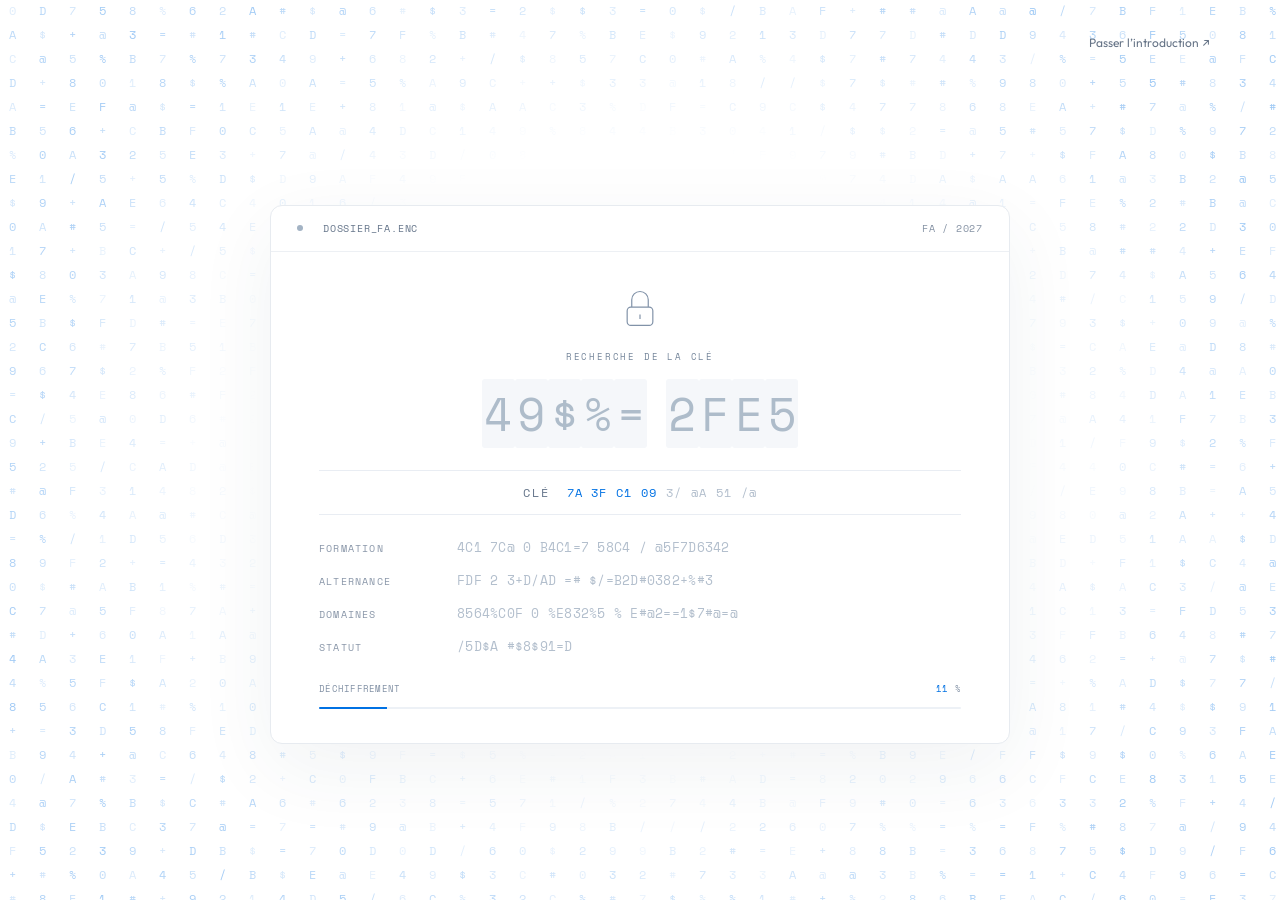
==== commit 384e2d5d: "QR code contact, relecture des textes, transitions" ====
--- a/index.html
+++ b/index.html
@@ -6,13 +6,13 @@
 <meta name="theme-color" content="#ffffff"><title>Farès Aref — Systèmes, réseaux & cybersécurité</title>
 <script>try{if(localStorage.getItem('fa-theme')==='dark')document.documentElement.dataset.theme='dark';if(localStorage.getItem('fa-motion')==='reduced')document.documentElement.classList.add('reduce-motion');}catch(e){}</script>
 <link rel="icon" href="assets/favicon.svg" type="image/svg+xml"><link rel="stylesheet" href="assets/fonts.css">
-<link rel="stylesheet" href="white.css?v=15"><link rel="stylesheet" href="wow.css?v=5"><link rel="stylesheet" href="settings.css?v=2"><link rel="stylesheet" href="intro.css?v=1"><script defer src="assets/three.min.js"></script><script defer src="assets/gsap.min.js"></script><script defer src="assets/ScrollTrigger.min.js"></script><script defer src="assets/earth-texture.js"></script><script defer src="assets/geography.js"></script><script defer src="app.js?v=14"></script><script defer src="premium.js?v=9"></script><script defer src="rubric-art.js?v=2"></script><script defer src="experience.js?v=18"></script><script defer src="wow.js?v=6"></script><script defer src="settings.js?v=1"></script>
+<link rel="stylesheet" href="white.css?v=15"><link rel="stylesheet" href="wow.css?v=5"><link rel="stylesheet" href="settings.css?v=3"><link rel="stylesheet" href="intro.css?v=1"><script defer src="assets/three.min.js"></script><script defer src="assets/gsap.min.js"></script><script defer src="assets/ScrollTrigger.min.js"></script><script defer src="assets/earth-texture.js"></script><script defer src="assets/geography.js"></script><script defer src="app.js?v=15"></script><script defer src="premium.js?v=9"></script><script defer src="rubric-art.js?v=2"></script><script defer src="experience.js?v=18"></script><script defer src="wow.js?v=7"></script><script defer src="settings.js?v=2"></script>
 </head>
 <body class="experience premium white-edition">
 <div id="boot-screen" role="dialog" aria-modal="true" aria-labelledby="boot-title"><canvas id="boot-rain" aria-hidden="true"></canvas><button id="skip-intro">Passer l’introduction ↗</button><div class="boot-terminal"><div class="boot-topbar"><span class="cipher-dot"></span><span>DOSSIER_FA.ENC</span><span class="cipher-ref">FA / 2027</span></div><div class="boot-body"><div class="cipher-seal" aria-hidden="true"><svg viewBox="0 0 48 48" fill="none"><path class="cipher-shackle" d="M15 23v-8a9 9 0 0 1 18 0v8"/><rect x="10" y="23" width="28" height="20" rx="4"/><path d="M24 31v5"/></svg></div><p id="cipher-status" aria-hidden="true">FICHIER CHIFFRÉ</p><h1 id="boot-title" aria-label="Farès Aref, ouverture du portfolio"><span id="cipher-name" aria-hidden="true">0F/A# 01EF</span></h1><div class="decrypt-key" aria-hidden="true"><span>CLÉ</span><span id="cipher-key"></span></div><dl class="decrypt-rows" aria-hidden="true"><div><dt>FORMATION</dt><dd data-decrypt="BTS SIO · OPTION SISR · 2025—2027"></dd></div><div><dt>ALTERNANCE</dt><dd data-decrypt="DSI · MAIRIE DE MANTES-LA-VILLE"></dd></div><div><dt>DOMAINES</dt><dd data-decrypt="SYSTÈMES · RÉSEAUX · CYBERSÉCURITÉ"></dd></div><div><dt>STATUT</dt><dd class="decrypt-status" data-decrypt="ACCÈS AUTORISÉ"></dd></div></dl><div class="boot-bottom" aria-hidden="true"><span>DÉCHIFFREMENT</span><span><b id="boot-percent">00</b> %</span></div><div class="boot-meter" aria-hidden="true"><span></span></div></div></div></div>
 <div id="experience-shell" inert>
 <a class="skip" href="#profil">Aller au contenu</a><div class="scroll-progress" aria-hidden="true"></div>
-<header class="header"><a class="brand" href="#accueil" aria-label="Farès Aref, accueil"><span class="brand-mark">fa<span>.</span></span><span>Farès Aref<span class="brand-sub">Systèmes & réseaux</span></span></a><button class="menu-toggle" aria-expanded="false" aria-controls="navigation">Menu <span>＋</span></button><nav id="navigation" aria-label="Navigation principale"><a href="#accueil" data-route="accueil"><span class="nav-number">00</span>Accueil<span class="nav-indicator">↗</span></a><a href="#profil" data-route="profil"><span class="nav-number">01</span>Profil<span class="nav-indicator">↗</span></a><a href="#entreprise" data-route="entreprise"><span class="nav-number">02</span>Entreprise<span class="nav-indicator">↗</span></a><a href="#missions" data-route="missions"><span class="nav-number">03</span>Missions<span class="nav-indicator">↗</span></a><a href="#projets" data-route="projets"><span class="nav-number">04</span>Projets<span class="nav-indicator">↗</span></a><a href="#competences" data-route="competences"><span class="nav-number">05</span>Compétences<span class="nav-indicator">↗</span></a><a href="#veille" data-route="veille"><span class="nav-number">07</span>Veille<span class="nav-indicator">↗</span></a><a href="#bilan" data-route="bilan"><span class="nav-number">08</span>Bilan<span class="nav-indicator">↗</span></a><a href="#contact" data-route="contact"><span class="nav-number">09</span>Contact<span class="nav-indicator">↗</span></a><a href="#epreuve" data-route="epreuve"><span class="nav-number">06</span>Tableau de synthèse<span class="nav-indicator">↗</span></a><div class="nav-system"><span class="status-dot"></span> PORTFOLIO CONNECTÉ<small>H3 CAMPUS / 2025—2027</small></div></nav><div class="settings" id="settings"><button class="settings-toggle" id="settings-toggle" aria-expanded="false" aria-controls="settings-panel" title="Réglages"><svg viewBox="0 0 24 24" width="17" height="17" fill="none" stroke="currentColor" stroke-width="1.6" stroke-linecap="round" stroke-linejoin="round" aria-hidden="true"><path d="M4 7h9M17 7h3M4 12h3M11 12h9M4 17h11M19 17h1"/><circle cx="15" cy="7" r="2"/><circle cx="9" cy="12" r="2"/><circle cx="17" cy="17" r="2"/></svg><span>Réglages</span></button><div class="settings-panel" id="settings-panel" hidden><p class="settings-title">RÉGLAGES</p><button class="settings-row" id="setting-theme" role="switch" aria-checked="false"><span class="settings-text"><strong>Thème sombre</strong><small>Interface foncée, moins éblouissante en salle.</small></span><span class="settings-switch" aria-hidden="true"></span></button><button class="settings-row" id="setting-motion" role="switch" aria-checked="false"><span class="settings-text"><strong>Réduire les animations</strong><small>Changements de rubrique instantanés, effets coupés.</small></span><span class="settings-switch" aria-hidden="true"></span></button><button class="settings-row" id="setting-oral"><span class="settings-text"><strong>Mode oral</strong><small>Plein écran, pilotage au clavier, projets dans l’ordre.</small></span><span class="settings-go" aria-hidden="true">Lancer ›</span></button><p class="settings-keys"><kbd>←</kbd><kbd>→</kbd> naviguer · <kbd>1</kbd>–<kbd>0</kbd> rubrique · <kbd>Échap</kbd> quitter</p></div></div><div class="header-status"><span class="status-dot"></span> BTS SIO SISR <span class="header-separator">/</span> <span id="header-page">ACCUEIL</span></div></header>
+<header class="header"><a class="brand" href="#accueil" aria-label="Farès Aref, accueil"><span class="brand-mark">fa<span>.</span></span><span>Farès Aref<span class="brand-sub">Systèmes & réseaux</span></span></a><button class="menu-toggle" aria-expanded="false" aria-controls="navigation">Menu <span>＋</span></button><nav id="navigation" aria-label="Navigation principale"><a href="#accueil" data-route="accueil"><span class="nav-number">00</span>Accueil<span class="nav-indicator">↗</span></a><a href="#profil" data-route="profil"><span class="nav-number">01</span>Profil<span class="nav-indicator">↗</span></a><a href="#entreprise" data-route="entreprise"><span class="nav-number">02</span>Entreprise<span class="nav-indicator">↗</span></a><a href="#missions" data-route="missions"><span class="nav-number">03</span>Missions<span class="nav-indicator">↗</span></a><a href="#projets" data-route="projets"><span class="nav-number">04</span>Projets<span class="nav-indicator">↗</span></a><a href="#competences" data-route="competences"><span class="nav-number">05</span>Compétences<span class="nav-indicator">↗</span></a><a href="#veille" data-route="veille"><span class="nav-number">06</span>Veille<span class="nav-indicator">↗</span></a><a href="#bilan" data-route="bilan"><span class="nav-number">07</span>Bilan<span class="nav-indicator">↗</span></a><a href="#contact" data-route="contact"><span class="nav-number">08</span>Contact<span class="nav-indicator">↗</span></a><a href="#epreuve" data-route="epreuve"><span class="nav-number">09</span>Tableau de synthèse<span class="nav-indicator">↗</span></a><div class="nav-system"><span class="status-dot"></span> PORTFOLIO CONNECTÉ<small>H3 CAMPUS / 2025—2027</small></div></nav><div class="settings" id="settings"><button class="settings-toggle" id="settings-toggle" aria-expanded="false" aria-controls="settings-panel" title="Réglages"><svg viewBox="0 0 24 24" width="17" height="17" fill="none" stroke="currentColor" stroke-width="1.6" stroke-linecap="round" stroke-linejoin="round" aria-hidden="true"><path d="M4 7h9M17 7h3M4 12h3M11 12h9M4 17h11M19 17h1"/><circle cx="15" cy="7" r="2"/><circle cx="9" cy="12" r="2"/><circle cx="17" cy="17" r="2"/></svg><span>Réglages</span></button><div class="settings-panel" id="settings-panel" hidden><p class="settings-title">RÉGLAGES</p><button class="settings-row" id="setting-theme" role="switch" aria-checked="false"><span class="settings-text"><strong>Thème sombre</strong><small>Interface foncée, moins éblouissante en salle.</small></span><span class="settings-switch" aria-hidden="true"></span></button><button class="settings-row" id="setting-motion" role="switch" aria-checked="false"><span class="settings-text"><strong>Réduire les animations</strong><small>Changements de rubrique instantanés, effets coupés.</small></span><span class="settings-switch" aria-hidden="true"></span></button><button class="settings-row" id="setting-oral"><span class="settings-text"><strong>Mode oral</strong><small>Plein écran, pilotage au clavier, projets dans l’ordre.</small></span><span class="settings-go" aria-hidden="true">Lancer ›</span></button><p class="settings-keys"><kbd>←</kbd><kbd>→</kbd> naviguer · <kbd>1</kbd>–<kbd>0</kbd> rubrique · <kbd>Échap</kbd> quitter</p></div></div><div class="header-status"><span class="status-dot"></span> BTS SIO SISR <span class="header-separator">/</span> <span id="header-page">ACCUEIL</span></div></header>
 <main id="page-stage" aria-label="Pages du portfolio">
 <section id="accueil" class="hero route-page" tabindex="-1">
 <div class="hero-grid" aria-hidden="true"></div><div id="globe-scene" aria-hidden="true"><div class="globe-fallback"></div></div>
@@ -41,17 +41,17 @@
   <button id="travel-replay" aria-label="Rejouer le voyage vers Mantes-la-Ville">↻ Rejouer le voyage</button>
  </div>
  <div class="travel-stops" aria-label="Étapes du voyage"><button data-stop="0">Terre</button><span>›</span><button data-stop="1">Europe</button><span>›</span><button data-stop="2">France</button><span>›</span><button data-stop="3">Île-de-France</button><span>›</span><button data-stop="4">Mantes-la-Ville</button></div>
- <p class="photo-credit">Photo : <a href="https://commons.wikimedia.org/wiki/File:Mantes-la-Ville_mairie01.jpg" target="_blank" rel="noopener">Spedona, mars 2006</a> · <a href="https://creativecommons.org/licenses/by-sa/3.0/" target="_blank" rel="noopener">CC BY-SA 3.0</a> · Recadrage à l’affichage.</p>
+ <p class="photo-credit">Photo : <a href="https://commons.wikimedia.org/wiki/File:Mantes-la-Ville_mairie01.jpg" target="_blank" rel="noopener">Spedona, mars 2006</a> · <a href="https://creativecommons.org/licenses/by-sa/3.0/" target="_blank" rel="noopener">CC BY-SA 3.0</a> · Image recadrée.</p>
 </div>
-<div class="company-story"><p class="eyebrow">UNE INFRASTRUCTURE UTILE</p><h3>La technologie au service<br>du quotidien.</h3><p>La mairie accompagne environ <strong>20 000 habitants</strong> : administration locale, services sociaux, urbanisme et équipements municipaux.</p><p>Au sein de la DSI, je participe à la gestion des postes, serveurs, réseaux, de la téléphonie et des applications métiers pour contribuer à la continuité des services numériques.</p><div class="company-metrics"><div><strong>~300</strong><span>postes gérés</span></div><div><strong>~400</strong><span>agents</span></div><div><strong>15+</strong><span>sites connectés</span></div><div><strong>5j/7</strong><span>services critiques</span></div></div><a class="button primary" href="#missions">Découvrir mes missions <span>↗</span></a></div>
+<div class="company-story"><p class="eyebrow">UNE INFRASTRUCTURE UTILE</p><h3>La technologie au service<br>du quotidien.</h3><p>La mairie accompagne environ <strong>20 000 habitants</strong> : administration locale, services sociaux, urbanisme et équipements municipaux.</p><p>Au sein de la DSI, je participe à la gestion des postes, des serveurs, des réseaux, de la téléphonie et des applications métiers, afin de contribuer à la continuité des services numériques.</p><div class="company-metrics"><div><strong>~300</strong><span>postes gérés</span></div><div><strong>~400</strong><span>agents</span></div><div><strong>15+</strong><span>sites connectés</span></div><div><strong>5j/7</strong><span>services critiques</span></div></div><a class="button primary" href="#missions">Découvrir mes missions <span>↗</span></a></div>
 </div><div class="company-chain"><span>Mairie de Mantes-la-Ville</span><b>→</b><span>Direction des Services d’Information</span><b>→</b><span>Apprenti systèmes & réseaux</span></div>
 </section>
 <section id="missions" class="section wrap route-page" tabindex="-1" hidden><div class="section-heading reveal"><p class="eyebrow">LE QUOTIDIEN À LA DSI</p><h2>Des besoins concrets.<br><span>Des réponses techniques.</span></h2></div><div class="missions-grid">
 <article class="mission reveal"><span class="line-icon">⌘</span><h3>Support utilisateurs</h3><p>Assistance téléphonique et sur site. Diagnostic et résolution des incidents de niveau 1 et 2 pour les agents municipaux.</p><span class="mission-tag">ASSISTANCE / GLPI</span></article>
 <article class="mission reveal"><span class="line-icon">▤</span><h3>Gestion du parc</h3><p>Installation, configuration et maintenance des postes Windows 10/11. Inventaire et suivi des déploiements.</p><span class="mission-tag">WINDOWS / ATERA</span></article>
-<article class="mission reveal"><span class="line-icon">⌁</span><h3>Administration réseau</h3><p>Gestion Active Directory, création des comptes, attribution des droits d’accès et diagnostics de connectivité.</p><span class="mission-tag">ACTIVE DIRECTORY / TCP/IP</span></article>
-<article class="mission reveal"><span class="line-icon">⌑</span><h3>Périphériques</h3><p>Installation et dépannage des imprimantes, scanners et équipements de téléphonie IP sur les différents sites.</p><span class="mission-tag">MATÉRIEL / TÉLÉPHONIE</span></article>
-<article class="mission reveal"><span class="line-icon">⛨</span><h3>Sécurité & sauvegardes</h3><p>Sensibilisation, mises à jour antivirus, gestion et contrôle des sauvegardes, notamment LTO avec Veeam.</p><span class="mission-tag">SOPHOS / VEEAM</span></article>
+<article class="mission reveal"><span class="line-icon">⌁</span><h3>Administration réseau</h3><p>Gestion d’Active Directory : création des comptes, attribution des droits d’accès et diagnostics de connectivité.</p><span class="mission-tag">ACTIVE DIRECTORY / TCP/IP</span></article>
+<article class="mission reveal"><span class="line-icon">⌑</span><h3>Périphériques</h3><p>Installation et dépannage des imprimantes, des scanners et des équipements de téléphonie IP sur les différents sites.</p><span class="mission-tag">MATÉRIEL / TÉLÉPHONIE</span></article>
+<article class="mission reveal"><span class="line-icon">⛨</span><h3>Sécurité & sauvegardes</h3><p>Sensibilisation des agents, mises à jour de l’antivirus, gestion et contrôle des sauvegardes, notamment sur bandes LTO avec Veeam.</p><span class="mission-tag">SOPHOS / VEEAM</span></article>
 <article class="mission reveal"><span class="line-icon">≡</span><h3>Documentation</h3><p>Rédaction de procédures techniques et traçabilité des interventions pour faciliter le travail de l’équipe.</p><span class="mission-tag">PROCÉDURES / TICKETING</span></article>
 </div></section>
 <section id="projets" class="section projects route-page" tabindex="-1" hidden><div class="wrap"><div class="heading-row reveal"><div><p class="eyebrow">RÉALISATIONS PROFESSIONNELLES</p><h2>Du besoin<br><span>à la solution.</span></h2></div><p>Quatre projets en environnement réel.<br>Les objectifs, la démarche et les preuves.</p></div><div class="filters" role="group" aria-label="Filtrer les projets"><button class="active" data-filter="all" aria-pressed="true">Tous les projets <small>04</small></button><button data-filter="support" aria-pressed="false">Support</button><button data-filter="infrastructure" aria-pressed="false">Infrastructure</button><button data-filter="security" aria-pressed="false">Cybersécurité</button></div><div id="project-list"></div></div></section>
@@ -59,8 +59,8 @@
 </section>
 
 <section id="veille" class="section watch route-page" tabindex="-1" hidden><div class="wrap"><div class="heading-row reveal"><div><p class="eyebrow">VEILLE TECHNOLOGIQUE</p><h2>Sauvegarder.<br><span>Pouvoir restaurer.</span></h2></div><span class="watch-status"><span class="status-dot"></span> VEILLE · VEEAM / LTO</span></div><div class="watch-layout"><div class="watch-sidebar"><p class="eyebrow">MA DÉMARCHE</p><button class="active" data-watch="ransomware" aria-pressed="true">Sujet ciblé <span>↗</span></button><button data-watch="phishing" aria-pressed="false">Technologies <span>↗</span></button><button data-watch="defense" aria-pressed="false">Outils de veille <span>↗</span></button><div class="radar" aria-hidden="true"><span></span><i></i><b class="radar-blip b2"></b><b class="radar-blip b3"></b></div><p class="radar-caption">VEILLE & ANALYSE</p></div><article id="watch-detail" aria-live="polite"></article></div><div class="sources"><span>SOURCES PRIMAIRES</span><a href="https://cert.cyber.gouv.fr/flux-rss" target="_blank" rel="noopener">CERT-FR · flux RSS ↗</a><a href="https://messervices.cyber.gouv.fr/documents-guides/20241212_np_anssi_guide_tpe-pme_v2.pdf" target="_blank" rel="noopener">ANSSI · sauvegardes ↗</a><a href="https://helpcenter.veeam.com/docs/vbr/userguide/immutability_hv.html" target="_blank" rel="noopener">Veeam · immutabilité ↗</a></div></div></section>
-<section id="bilan" class="section wrap route-page" tabindex="-1" hidden><p class="eyebrow reveal">BILAN & PERSPECTIVES</p><h2 class="reveal">Apprendre chaque jour.<br><span>Aller plus loin.</span></h2><div class="bilan-grid"><article class="reveal"><h3>Ce que le terrain m’apporte</h3><p>Une intégration dans une équipe IT, la diversité des technologies, une progression vers davantage de responsabilités et un contact direct avec les utilisateurs.</p></article><article class="reveal"><h3>Ce que je veux approfondir</h3><p>Les architectures réseau avancées, les VLAN et le routage, l’administration Linux, les scripts complexes et les solutions de virtualisation avancées.</p></article></div></section>
-<section id="contact" class="section contact route-page" tabindex="-1" hidden><div class="wrap contact-grid"><div><p class="eyebrow">ET SI ON ÉCHANGEAIT ?</p><h2>La suite commence<br><span>par un contact.</span></h2><a class="email-link" href="mailto:faresaref@gmail.com">faresaref@gmail.com ↗</a><div class="contact-links"><a href="https://www.linkedin.com/in/farès-a-822a40347" target="_blank" rel="noopener">LinkedIn ↗</a><a href="CV%20AREF%20Farès%20.pdf" download>Mon CV ↓</a><a href="tbsynthèse.pdf" target="_blank" rel="noopener">Dossier E5 ↗</a></div><p class="small">Île-de-France · Français / Anglais</p></div><form id="contact-form"><label for="name">Votre nom</label><input id="name" name="name" autocomplete="name" placeholder="Prénom et nom" required maxlength="100"><label for="email">Votre adresse e-mail</label><input id="email" name="email" type="email" autocomplete="email" placeholder="vous@exemple.fr" required><label for="message">Votre message</label><textarea id="message" name="message" rows="4" placeholder="Parlons de votre projet…" required maxlength="5000"></textarea><button class="button primary" type="submit">Préparer mon e-mail <span>↗</span></button><p class="small" id="form-status" role="status">Le formulaire ouvre votre messagerie avec un brouillon prérempli.</p></form></div></section>
-<section id="epreuve" class="section wrap route-page" tabindex="-1" hidden><div class="synthesis-cover"><p class="eyebrow">BTS SIO · SISR · SESSION 2027</p><h2>Tableau de<br><span>synthèse.</span></h2><p class="synthesis-description">Mes réalisations professionnelles et les compétences mobilisées, réunies dans un document.</p><button class="button primary" id="open-synthesis">Consulter le tableau <span>↗</span></button><p class="synthesis-caption">DOCUMENT PDF · CONSULTATION SUR PLACE</p></div></section></main><div class="page-controls"><button id="previous-page" aria-label="Page précédente"><span class="wow-arrow" aria-hidden="true">←</span><span>Précédent</span></button><div class="page-position"><span id="page-current">01</span><span class="page-position-line"></span><span>10</span><span id="page-label">Accueil</span></div><button id="next-page" aria-label="Page suivante"><span>Profil</span><span class="wow-arrow" aria-hidden="true">→</span></button></div><div id="oral-bar" hidden><span class="oral-left"><b>MODE ORAL</b><span id="oral-step">01 / 14</span><span id="oral-label">Accueil</span></span><span class="oral-keys"><kbd>←</kbd><kbd>→</kbd> naviguer<i>·</i><kbd>Échap</kbd> quitter</span><span class="oral-right"><button id="oral-timer" title="Chronomètre — cliquer pour remettre à zéro" aria-label="Chronomètre, cliquer pour remettre à zéro">00:00</button><button id="oral-exit">Quitter ×</button></span></div><footer class="footer"><span>© 2026 FARÈS AREF</span><div><button id="replay-intro">Rejouer l’introduction</button></div><span>ÎLE-DE-FRANCE, FR</span></footer>
+<section id="bilan" class="section wrap route-page" tabindex="-1" hidden><p class="eyebrow reveal">BILAN & PERSPECTIVES</p><h2 class="reveal">Apprendre chaque jour.<br><span>Aller plus loin.</span></h2><div class="bilan-grid"><article class="reveal"><h3>Ce que le terrain m’apporte</h3><p>L’intégration dans une équipe informatique, la diversité des technologies, une progression vers davantage de responsabilités et un contact direct avec les utilisateurs.</p></article><article class="reveal"><h3>Ce que je veux approfondir</h3><p>Les architectures réseau avancées, les VLAN et le routage, l’administration Linux, l’écriture de scripts plus complets et la virtualisation.</p></article></div></section>
+<section id="contact" class="section contact route-page" tabindex="-1" hidden><div class="wrap contact-grid"><div><p class="eyebrow">ET SI ON ÉCHANGEAIT ?</p><h2>La suite commence<br><span>par un contact.</span></h2><a class="email-link" href="mailto:faresaref@gmail.com">faresaref@gmail.com ↗</a><div class="contact-links"><a href="https://www.linkedin.com/in/farès-a-822a40347" target="_blank" rel="noopener">LinkedIn ↗</a><a href="CV%20AREF%20Farès%20.pdf" download>Mon CV ↓</a><a href="tbsynthèse.pdf" target="_blank" rel="noopener">Tableau de synthèse ↗</a></div><p class="small">Île-de-France · Français / Anglais</p><div class="contact-qr"><button type="button" class="qr-tile" id="qr-open" aria-label="Agrandir le QR code de mes coordonnées"><svg aria-hidden="true" shape-rendering="crispEdges" viewBox="0 0 53 53" class="segno"><path class="qrline" stroke="#111318" d="M0 0.5h7m2 0h1m6 0h1m1 0h2m2 0h1m1 0h1m2 0h5m3 0h6m1 0h1m3 0h7m-53 1h1m5 0h1m1 0h2m1 0h1m1 0h1m1 0h3m2 0h2m1 0h2m1 0h1m2 0h2m1 0h1m1 0h1m1 0h1m2 0h1m1 0h3m2 0h1m5 0h1m-53 1h1m1 0h3m1 0h1m2 0h1m2 0h2m2 0h8m3 0h1m1 0h1m2 0h1m1 0h1m2 0h4m2 0h1m2 0h1m1 0h3m1 0h1m-53 1h1m1 0h3m1 0h1m1 0h1m4 0h1m2 0h3m1 0h1m2 0h1m2 0h1m4 0h1m2 0h1m1 0h2m3 0h2m1 0h1m1 0h1m1 0h3m1 0h1m-53 1h1m1 0h3m1 0h1m6 0h2m4 0h1m1 0h8m1 0h2m1 0h1m6 0h3m3 0h1m1 0h3m1 0h1m-53 1h1m5 0h1m1 0h1m1 0h2m5 0h2m2 0h2m1 0h1m3 0h1m3 0h3m5 0h3m3 0h1m5 0h1m-53 1h7m1 0h1m1 0h1m1 0h1m1 0h1m1 0h1m1 0h1m1 0h1m1 0h1m1 0h1m1 0h1m1 0h1m1 0h1m1 0h1m1 0h1m1 0h1m1 0h1m1 0h1m1 0h1m1 0h1m1 0h7m-44 1h5m1 0h1m2 0h1m1 0h2m2 0h1m3 0h3m2 0h1m6 0h1m1 0h1m-43 1h5m1 0h6m6 0h1m2 0h1m2 0h5m1 0h2m1 0h6m3 0h4m1 0h1m1 0h1m1 0h1m-45 1h2m1 0h4m1 0h1m1 0h1m1 0h1m2 0h3m1 0h1m1 0h3m3 0h1m3 0h1m3 0h1m6 0h1m1 0h1m-50 1h1m1 0h1m1 0h2m1 0h1m1 0h2m1 0h1m2 0h3m1 0h1m3 0h1m4 0h2m1 0h1m1 0h2m1 0h2m2 0h1m1 0h2m1 0h2m-46 1h1m1 0h1m2 0h4m3 0h1m1 0h3m4 0h1m4 0h1m2 0h1m1 0h2m1 0h4m1 0h3m1 0h1m1 0h2m-48 1h1m3 0h2m2 0h1m1 0h1m2 0h4m1 0h1m2 0h2m1 0h2m3 0h1m2 0h1m1 0h2m6 0h6m1 0h2m-52 1h1m7 0h1m2 0h1m4 0h1m2 0h1m1 0h1m1 0h2m2 0h3m4 0h1m4 0h4m5 0h2m-51 1h7m1 0h7m4 0h3m1 0h1m1 0h1m5 0h1m2 0h1m1 0h1m2 0h1m3 0h3m2 0h1m1 0h1m-50 1h4m2 0h3m2 0h1m1 0h1m6 0h5m1 0h3m1 0h1m1 0h1m2 0h1m1 0h4m5 0h2m3 0h1m-53 1h1m1 0h1m1 0h1m1 0h6m1 0h3m1 0h2m2 0h1m1 0h1m4 0h1m1 0h2m2 0h3m4 0h2m1 0h1m2 0h6m-50 1h2m5 0h1m1 0h1m3 0h4m2 0h1m1 0h1m2 0h4m1 0h3m2 0h1m1 0h2m1 0h1m7 0h2m-52 1h2m2 0h7m1 0h5m1 0h1m1 0h1m9 0h1m1 0h3m2 0h2m3 0h3m4 0h1m-50 1h1m1 0h2m4 0h6m2 0h2m2 0h2m1 0h3m1 0h2m1 0h1m1 0h1m2 0h1m2 0h5m4 0h3m2 0h1m-53 1h2m2 0h1m1 0h2m3 0h2m2 0h2m1 0h1m4 0h2m1 0h1m2 0h1m1 0h1m2 0h3m1 0h1m2 0h4m2 0h3m-48 1h3m2 0h1m2 0h3m6 0h5m3 0h5m4 0h2m1 0h5m3 0h2m1 0h1m1 0h1m-53 1h1m2 0h6m3 0h1m3 0h3m2 0h1m1 0h1m1 0h2m4 0h1m2 0h1m1 0h2m2 0h1m2 0h1m3 0h2m1 0h2m-52 1h2m6 0h6m1 0h1m3 0h1m1 0h4m4 0h2m2 0h3m3 0h1m3 0h1m1 0h1m2 0h2m1 0h1m-50 1h8m1 0h1m3 0h1m1 0h2m4 0h8m2 0h1m2 0h3m4 0h7m2 0h1m-53 1h1m3 0h1m3 0h1m3 0h2m1 0h1m2 0h1m2 0h2m1 0h1m3 0h1m1 0h2m8 0h5m3 0h1m2 0h1m-48 1h1m1 0h1m1 0h2m4 0h2m2 0h2m4 0h1m1 0h1m1 0h2m1 0h2m1 0h2m1 0h4m1 0h1m1 0h1m1 0h1m1 0h1m-48 1h1m2 0h1m3 0h1m2 0h1m2 0h2m2 0h3m2 0h2m3 0h2m2 0h1m2 0h1m1 0h1m1 0h4m1 0h1m3 0h2m-47 1h6m1 0h4m2 0h5m3 0h6m1 0h1m2 0h4m1 0h1m4 0h5m-47 1h1m1 0h2m3 0h2m8 0h1m2 0h5m2 0h4m3 0h2m1 0h1m1 0h3m1 0h2m1 0h2m1 0h1m-51 1h1m1 0h5m1 0h1m1 0h4m3 0h4m5 0h2m3 0h1m1 0h4m2 0h1m1 0h2m3 0h2m1 0h1m-51 1h2m2 0h2m2 0h4m2 0h4m5 0h3m7 0h1m2 0h1m1 0h1m1 0h2m1 0h2m2 0h1m1 0h1m-50 1h1m1 0h2m2 0h1m1 0h1m1 0h2m1 0h3m1 0h2m2 0h1m2 0h2m2 0h1m5 0h6m8 0h1m2 0h2m-50 1h1m1 0h1m2 0h1m1 0h2m3 0h1m2 0h1m3 0h2m2 0h1m1 0h3m1 0h2m5 0h2m1 0h2m1 0h1m1 0h3m1 0h1m-52 1h1m2 0h1m2 0h1m2 0h5m1 0h6m3 0h1m2 0h2m1 0h2m1 0h6m2 0h1m2 0h2m2 0h2m-49 1h5m1 0h4m2 0h1m1 0h5m3 0h1m1 0h2m2 0h1m2 0h1m2 0h1m3 0h2m1 0h2m2 0h3m2 0h2m-53 1h1m1 0h1m3 0h3m1 0h1m1 0h2m1 0h6m2 0h1m3 0h5m2 0h3m1 0h1m3 0h1m2 0h1m2 0h4m-51 1h3m1 0h1m1 0h3m1 0h2m2 0h3m1 0h1m2 0h2m2 0h2m2 0h1m1 0h2m2 0h2m3 0h4m1 0h1m1 0h1m2 0h1m-52 1h1m2 0h1m1 0h7m4 0h1m1 0h2m4 0h2m1 0h2m2 0h6m2 0h2m2 0h2m3 0h3m-50 1h3m8 0h2m1 0h1m1 0h2m1 0h2m2 0h1m2 0h1m2 0h1m1 0h2m2 0h1m1 0h3m2 0h3m1 0h3m-50 1h2m1 0h2m1 0h7m2 0h1m1 0h5m1 0h3m1 0h5m1 0h1m1 0h4m5 0h5m2 0h1m-51 1h3m1 0h1m2 0h1m1 0h1m1 0h2m1 0h1m1 0h2m3 0h2m2 0h1m1 0h4m9 0h2m2 0h7m-52 1h2m1 0h5m4 0h3m2 0h2m2 0h1m3 0h1m2 0h2m1 0h1m1 0h1m3 0h2m3 0h1m6 0h1m-49 1h2m4 0h2m2 0h1m1 0h2m1 0h1m1 0h2m1 0h2m1 0h2m3 0h1m2 0h1m1 0h2m1 0h6m1 0h4m1 0h1m-47 1h1m2 0h1m1 0h1m3 0h4m2 0h4m1 0h7m1 0h1m1 0h4m4 0h1m2 0h5m3 0h1m-45 1h1m2 0h1m1 0h1m2 0h1m2 0h1m1 0h4m3 0h4m4 0h1m4 0h4m3 0h1m2 0h1m-52 1h7m1 0h2m2 0h5m1 0h4m1 0h2m1 0h1m1 0h1m3 0h3m2 0h3m3 0h2m1 0h1m1 0h2m-50 1h1m5 0h1m2 0h4m2 0h1m5 0h1m2 0h1m3 0h1m1 0h1m1 0h2m2 0h1m1 0h3m1 0h3m3 0h2m-50 1h1m1 0h3m1 0h1m1 0h2m1 0h1m2 0h2m1 0h5m2 0h5m1 0h2m4 0h3m2 0h9m2 0h1m-53 1h1m1 0h3m1 0h1m1 0h2m1 0h2m1 0h2m2 0h1m3 0h4m1 0h1m1 0h2m1 0h1m2 0h2m2 0h4m1 0h3m1 0h1m1 0h1m-51 1h1m1 0h3m1 0h1m1 0h2m3 0h1m1 0h1m2 0h4m2 0h1m2 0h1m1 0h1m4 0h2m3 0h1m1 0h1m1 0h1m3 0h3m2 0h1m-53 1h1m5 0h1m1 0h1m1 0h1m1 0h2m4 0h1m2 0h1m3 0h4m3 0h1m1 0h1m3 0h4m2 0h1m4 0h1m1 0h1m-52 1h7m1 0h3m5 0h5m2 0h3m3 0h3m1 0h1m1 0h2m1 0h1m2 0h3m1 0h1m2 0h1"/></svg></button><div class="contact-qr-text"><strong>Mes coordonnées en un scan</strong><p>Mon nom, mon e-mail et mon profil LinkedIn s’ajoutent à vos contacts.</p><a href="assets/fares-aref.vcf" download>Enregistrer la fiche contact ↓</a></div></div></div><form id="contact-form"><label for="name">Votre nom</label><input id="name" name="name" autocomplete="name" placeholder="Prénom et nom" required maxlength="100"><label for="email">Votre adresse e-mail</label><input id="email" name="email" type="email" autocomplete="email" placeholder="vous@exemple.fr" required><label for="message">Votre message</label><textarea id="message" name="message" rows="4" placeholder="Votre message…" required maxlength="5000"></textarea><button class="button primary" type="submit">Préparer mon e-mail <span>↗</span></button><p class="small" id="form-status" role="status">Ce formulaire prépare un e-mail dans votre messagerie.</p></form></div></section>
+<section id="epreuve" class="section wrap route-page" tabindex="-1" hidden><div class="synthesis-cover"><p class="eyebrow">BTS SIO · SISR · SESSION 2027</p><h2>Tableau de<br><span>synthèse.</span></h2><p class="synthesis-description">Mes réalisations professionnelles et les compétences mobilisées, réunies dans un document.</p><button class="button primary" id="open-synthesis">Consulter le tableau <span>↗</span></button><p class="synthesis-caption">DOCUMENT PDF · ÉPREUVE E5</p></div></section></main><div class="page-controls"><button id="previous-page" aria-label="Page précédente"><span class="wow-arrow" aria-hidden="true">←</span><span>Précédent</span></button><div class="page-position"><span id="page-current">01</span><span class="page-position-line"></span><span>10</span><span id="page-label">Accueil</span></div><button id="next-page" aria-label="Page suivante"><span>Profil</span><span class="wow-arrow" aria-hidden="true">→</span></button></div><div id="oral-bar" hidden><span class="oral-left"><b>MODE ORAL</b><span id="oral-step">01 / 14</span><span id="oral-label">Accueil</span></span><span class="oral-keys"><kbd>←</kbd><kbd>→</kbd> naviguer<i>·</i><kbd>Échap</kbd> quitter</span><span class="oral-right"><button id="oral-timer" title="Chronomètre — cliquer pour remettre à zéro" aria-label="Chronomètre, cliquer pour remettre à zéro">00:00</button><button id="oral-exit">Quitter ×</button></span></div><footer class="footer"><span>© 2026 FARÈS AREF</span><div><button id="replay-intro">Rejouer l’introduction</button></div><span>ÎLE-DE-FRANCE, FR</span></footer>
 </div><div id="page-transition" aria-hidden="true"><span></span><span></span><span></span><div id="transition-name">PROFIL</div></div><dialog id="project-dialog" aria-labelledby="dialog-title"><button class="dialog-close" aria-label="Fermer le projet">×</button><div id="dialog-body"></div></dialog>
-<noscript><style>#boot-screen{display:none}#experience-shell{display:none}</style><div style="padding:40px;color:white">Activez JavaScript pour ouvrir les pages interactives du portfolio. <a href="CV%20AREF%20Farès%20.pdf">Consulter le CV</a></div></noscript><dialog id="synthesis-dialog" aria-labelledby="synthesis-title"><div class="synthesis-toolbar"><h2 id="synthesis-title">Tableau de synthèse</h2><button id="close-synthesis" class="button secondary" aria-label="Fermer le tableau de synthèse">Fermer ×</button></div><iframe id="synthesis-pdf" title="Tableau de synthèse au format PDF"></iframe></dialog><script defer src="synthesis.js?v=2"></script></body></html>
+<noscript><style>#boot-screen{display:none}#experience-shell{display:none}</style><div style="padding:40px;color:white">Activez JavaScript pour ouvrir les pages interactives du portfolio. <a href="CV%20AREF%20Farès%20.pdf">Consulter le CV</a></div></noscript><dialog id="qr-dialog" aria-label="QR code de mes coordonnées"><div class="qr-large"><svg aria-hidden="true" shape-rendering="crispEdges" viewBox="0 0 53 53" class="segno"><path class="qrline" stroke="#111318" d="M0 0.5h7m2 0h1m6 0h1m1 0h2m2 0h1m1 0h1m2 0h5m3 0h6m1 0h1m3 0h7m-53 1h1m5 0h1m1 0h2m1 0h1m1 0h1m1 0h3m2 0h2m1 0h2m1 0h1m2 0h2m1 0h1m1 0h1m1 0h1m2 0h1m1 0h3m2 0h1m5 0h1m-53 1h1m1 0h3m1 0h1m2 0h1m2 0h2m2 0h8m3 0h1m1 0h1m2 0h1m1 0h1m2 0h4m2 0h1m2 0h1m1 0h3m1 0h1m-53 1h1m1 0h3m1 0h1m1 0h1m4 0h1m2 0h3m1 0h1m2 0h1m2 0h1m4 0h1m2 0h1m1 0h2m3 0h2m1 0h1m1 0h1m1 0h3m1 0h1m-53 1h1m1 0h3m1 0h1m6 0h2m4 0h1m1 0h8m1 0h2m1 0h1m6 0h3m3 0h1m1 0h3m1 0h1m-53 1h1m5 0h1m1 0h1m1 0h2m5 0h2m2 0h2m1 0h1m3 0h1m3 0h3m5 0h3m3 0h1m5 0h1m-53 1h7m1 0h1m1 0h1m1 0h1m1 0h1m1 0h1m1 0h1m1 0h1m1 0h1m1 0h1m1 0h1m1 0h1m1 0h1m1 0h1m1 0h1m1 0h1m1 0h1m1 0h1m1 0h1m1 0h1m1 0h7m-44 1h5m1 0h1m2 0h1m1 0h2m2 0h1m3 0h3m2 0h1m6 0h1m1 0h1m-43 1h5m1 0h6m6 0h1m2 0h1m2 0h5m1 0h2m1 0h6m3 0h4m1 0h1m1 0h1m1 0h1m-45 1h2m1 0h4m1 0h1m1 0h1m1 0h1m2 0h3m1 0h1m1 0h3m3 0h1m3 0h1m3 0h1m6 0h1m1 0h1m-50 1h1m1 0h1m1 0h2m1 0h1m1 0h2m1 0h1m2 0h3m1 0h1m3 0h1m4 0h2m1 0h1m1 0h2m1 0h2m2 0h1m1 0h2m1 0h2m-46 1h1m1 0h1m2 0h4m3 0h1m1 0h3m4 0h1m4 0h1m2 0h1m1 0h2m1 0h4m1 0h3m1 0h1m1 0h2m-48 1h1m3 0h2m2 0h1m1 0h1m2 0h4m1 0h1m2 0h2m1 0h2m3 0h1m2 0h1m1 0h2m6 0h6m1 0h2m-52 1h1m7 0h1m2 0h1m4 0h1m2 0h1m1 0h1m1 0h2m2 0h3m4 0h1m4 0h4m5 0h2m-51 1h7m1 0h7m4 0h3m1 0h1m1 0h1m5 0h1m2 0h1m1 0h1m2 0h1m3 0h3m2 0h1m1 0h1m-50 1h4m2 0h3m2 0h1m1 0h1m6 0h5m1 0h3m1 0h1m1 0h1m2 0h1m1 0h4m5 0h2m3 0h1m-53 1h1m1 0h1m1 0h1m1 0h6m1 0h3m1 0h2m2 0h1m1 0h1m4 0h1m1 0h2m2 0h3m4 0h2m1 0h1m2 0h6m-50 1h2m5 0h1m1 0h1m3 0h4m2 0h1m1 0h1m2 0h4m1 0h3m2 0h1m1 0h2m1 0h1m7 0h2m-52 1h2m2 0h7m1 0h5m1 0h1m1 0h1m9 0h1m1 0h3m2 0h2m3 0h3m4 0h1m-50 1h1m1 0h2m4 0h6m2 0h2m2 0h2m1 0h3m1 0h2m1 0h1m1 0h1m2 0h1m2 0h5m4 0h3m2 0h1m-53 1h2m2 0h1m1 0h2m3 0h2m2 0h2m1 0h1m4 0h2m1 0h1m2 0h1m1 0h1m2 0h3m1 0h1m2 0h4m2 0h3m-48 1h3m2 0h1m2 0h3m6 0h5m3 0h5m4 0h2m1 0h5m3 0h2m1 0h1m1 0h1m-53 1h1m2 0h6m3 0h1m3 0h3m2 0h1m1 0h1m1 0h2m4 0h1m2 0h1m1 0h2m2 0h1m2 0h1m3 0h2m1 0h2m-52 1h2m6 0h6m1 0h1m3 0h1m1 0h4m4 0h2m2 0h3m3 0h1m3 0h1m1 0h1m2 0h2m1 0h1m-50 1h8m1 0h1m3 0h1m1 0h2m4 0h8m2 0h1m2 0h3m4 0h7m2 0h1m-53 1h1m3 0h1m3 0h1m3 0h2m1 0h1m2 0h1m2 0h2m1 0h1m3 0h1m1 0h2m8 0h5m3 0h1m2 0h1m-48 1h1m1 0h1m1 0h2m4 0h2m2 0h2m4 0h1m1 0h1m1 0h2m1 0h2m1 0h2m1 0h4m1 0h1m1 0h1m1 0h1m1 0h1m-48 1h1m2 0h1m3 0h1m2 0h1m2 0h2m2 0h3m2 0h2m3 0h2m2 0h1m2 0h1m1 0h1m1 0h4m1 0h1m3 0h2m-47 1h6m1 0h4m2 0h5m3 0h6m1 0h1m2 0h4m1 0h1m4 0h5m-47 1h1m1 0h2m3 0h2m8 0h1m2 0h5m2 0h4m3 0h2m1 0h1m1 0h3m1 0h2m1 0h2m1 0h1m-51 1h1m1 0h5m1 0h1m1 0h4m3 0h4m5 0h2m3 0h1m1 0h4m2 0h1m1 0h2m3 0h2m1 0h1m-51 1h2m2 0h2m2 0h4m2 0h4m5 0h3m7 0h1m2 0h1m1 0h1m1 0h2m1 0h2m2 0h1m1 0h1m-50 1h1m1 0h2m2 0h1m1 0h1m1 0h2m1 0h3m1 0h2m2 0h1m2 0h2m2 0h1m5 0h6m8 0h1m2 0h2m-50 1h1m1 0h1m2 0h1m1 0h2m3 0h1m2 0h1m3 0h2m2 0h1m1 0h3m1 0h2m5 0h2m1 0h2m1 0h1m1 0h3m1 0h1m-52 1h1m2 0h1m2 0h1m2 0h5m1 0h6m3 0h1m2 0h2m1 0h2m1 0h6m2 0h1m2 0h2m2 0h2m-49 1h5m1 0h4m2 0h1m1 0h5m3 0h1m1 0h2m2 0h1m2 0h1m2 0h1m3 0h2m1 0h2m2 0h3m2 0h2m-53 1h1m1 0h1m3 0h3m1 0h1m1 0h2m1 0h6m2 0h1m3 0h5m2 0h3m1 0h1m3 0h1m2 0h1m2 0h4m-51 1h3m1 0h1m1 0h3m1 0h2m2 0h3m1 0h1m2 0h2m2 0h2m2 0h1m1 0h2m2 0h2m3 0h4m1 0h1m1 0h1m2 0h1m-52 1h1m2 0h1m1 0h7m4 0h1m1 0h2m4 0h2m1 0h2m2 0h6m2 0h2m2 0h2m3 0h3m-50 1h3m8 0h2m1 0h1m1 0h2m1 0h2m2 0h1m2 0h1m2 0h1m1 0h2m2 0h1m1 0h3m2 0h3m1 0h3m-50 1h2m1 0h2m1 0h7m2 0h1m1 0h5m1 0h3m1 0h5m1 0h1m1 0h4m5 0h5m2 0h1m-51 1h3m1 0h1m2 0h1m1 0h1m1 0h2m1 0h1m1 0h2m3 0h2m2 0h1m1 0h4m9 0h2m2 0h7m-52 1h2m1 0h5m4 0h3m2 0h2m2 0h1m3 0h1m2 0h2m1 0h1m1 0h1m3 0h2m3 0h1m6 0h1m-49 1h2m4 0h2m2 0h1m1 0h2m1 0h1m1 0h2m1 0h2m1 0h2m3 0h1m2 0h1m1 0h2m1 0h6m1 0h4m1 0h1m-47 1h1m2 0h1m1 0h1m3 0h4m2 0h4m1 0h7m1 0h1m1 0h4m4 0h1m2 0h5m3 0h1m-45 1h1m2 0h1m1 0h1m2 0h1m2 0h1m1 0h4m3 0h4m4 0h1m4 0h4m3 0h1m2 0h1m-52 1h7m1 0h2m2 0h5m1 0h4m1 0h2m1 0h1m1 0h1m3 0h3m2 0h3m3 0h2m1 0h1m1 0h2m-50 1h1m5 0h1m2 0h4m2 0h1m5 0h1m2 0h1m3 0h1m1 0h1m1 0h2m2 0h1m1 0h3m1 0h3m3 0h2m-50 1h1m1 0h3m1 0h1m1 0h2m1 0h1m2 0h2m1 0h5m2 0h5m1 0h2m4 0h3m2 0h9m2 0h1m-53 1h1m1 0h3m1 0h1m1 0h2m1 0h2m1 0h2m2 0h1m3 0h4m1 0h1m1 0h2m1 0h1m2 0h2m2 0h4m1 0h3m1 0h1m1 0h1m-51 1h1m1 0h3m1 0h1m1 0h2m3 0h1m1 0h1m2 0h4m2 0h1m2 0h1m1 0h1m4 0h2m3 0h1m1 0h1m1 0h1m3 0h3m2 0h1m-53 1h1m5 0h1m1 0h1m1 0h1m1 0h2m4 0h1m2 0h1m3 0h4m3 0h1m1 0h1m3 0h4m2 0h1m4 0h1m1 0h1m-52 1h7m1 0h3m5 0h5m2 0h3m3 0h3m1 0h1m1 0h2m1 0h1m2 0h3m1 0h1m2 0h1"/></svg></div><p><strong>Farès Aref</strong>Scannez ce code pour enregistrer mes coordonnées.</p><span class="qr-close">Cliquer pour fermer</span></dialog><dialog id="synthesis-dialog" aria-labelledby="synthesis-title"><div class="synthesis-toolbar"><h2 id="synthesis-title">Tableau de synthèse</h2><button id="close-synthesis" class="button secondary" aria-label="Fermer le tableau de synthèse">Fermer ×</button></div><iframe id="synthesis-pdf" title="Tableau de synthèse au format PDF"></iframe></dialog><script defer src="synthesis.js?v=2"></script></body></html>
--- a/settings.css
+++ b/settings.css
@@ -258,3 +258,23 @@
 
 /* L’ accueil reste rogné à son cadre : le globe déborde volontairement. */
 .route-page.hero.presentation-fit{overflow:hidden}
+
+/* ---------- QR code de contact ---------- */
+.contact-qr{display:flex;align-items:center;gap:20px;margin-top:26px;padding-top:24px;border-top:1px solid var(--line)}
+.qr-tile{flex:none;width:136px;height:136px;padding:11px;border:1px solid #e3e6ec;border-radius:16px;background:#fff;line-height:0}
+.qr-tile:hover{border-color:#0071e3}
+.qr-tile svg,.qr-large svg{display:block;width:100%;height:100%}
+.contact-qr-text{display:flex;flex-direction:column;gap:5px;min-width:0}
+.contact-qr-text strong{font-size:15px;font-weight:600;letter-spacing:-.01em}
+.contact-qr-text p{margin:0;font-size:13px;line-height:1.5}
+.contact-qr-text a{margin-top:3px;font-size:13px;color:#0066cc}
+#qr-dialog{width:fit-content;height:fit-content;max-width:92vw;max-height:92vh;padding:30px 30px 24px;border:0;border-radius:26px;background:#fff;color:#1d1d1f;text-align:center;overflow:visible}
+.qr-large{width:min(380px,70vw,58vh);height:min(380px,70vw,58vh);margin:0 auto 18px}
+#qr-dialog p{margin:0 0 12px;font-size:14px;color:#55606f}
+#qr-dialog p strong{display:block;font-size:19px;color:#1d1d1f;letter-spacing:-.02em}
+.qr-close{font:10px var(--mono);letter-spacing:.12em;text-transform:uppercase;color:#8a97a9}
+[data-theme=dark] .qr-tile{border-color:#2a3344}
+[data-theme=dark] .contact-qr-text a{color:#6cb2ff}
+
+/* Pastilles de compétences : texte et fond changent ensemble (plus de texte invisible un instant). */
+.skill-node{transition:background .25s,color .25s,border-color .25s,box-shadow .3s}
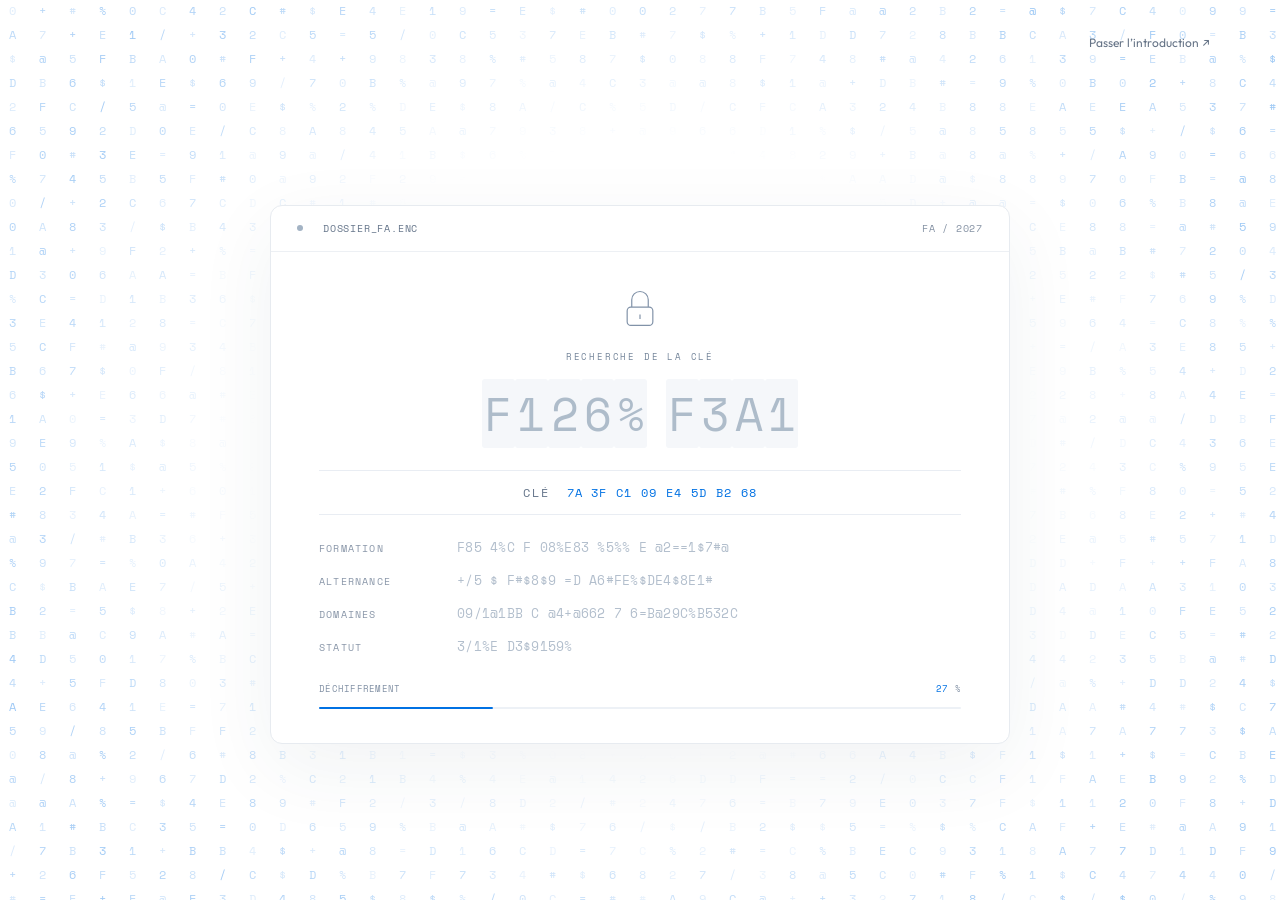
==== commit 951ea4d9: "Animation entreprise : itinéraire GPS Poissy vers Mantes-la-Ville" ====
--- a/index.html
+++ b/index.html
@@ -6,7 +6,7 @@
 <meta name="theme-color" content="#ffffff"><title>Farès Aref — Systèmes, réseaux & cybersécurité</title>
 <script>try{if(localStorage.getItem('fa-theme')==='dark')document.documentElement.dataset.theme='dark';if(localStorage.getItem('fa-motion')==='reduced')document.documentElement.classList.add('reduce-motion');}catch(e){}</script>
 <link rel="icon" href="assets/favicon.svg" type="image/svg+xml"><link rel="stylesheet" href="assets/fonts.css">
-<link rel="stylesheet" href="white.css?v=15"><link rel="stylesheet" href="wow.css?v=5"><link rel="stylesheet" href="settings.css?v=3"><link rel="stylesheet" href="intro.css?v=1"><script defer src="assets/three.min.js"></script><script defer src="assets/gsap.min.js"></script><script defer src="assets/ScrollTrigger.min.js"></script><script defer src="assets/earth-texture.js"></script><script defer src="assets/geography.js"></script><script defer src="app.js?v=15"></script><script defer src="premium.js?v=9"></script><script defer src="rubric-art.js?v=2"></script><script defer src="experience.js?v=18"></script><script defer src="wow.js?v=7"></script><script defer src="settings.js?v=2"></script>
+<link rel="stylesheet" href="white.css?v=16"><link rel="stylesheet" href="wow.css?v=5"><link rel="stylesheet" href="settings.css?v=4"><link rel="stylesheet" href="intro.css?v=1"><script defer src="assets/three.min.js"></script><script defer src="assets/gsap.min.js"></script><script defer src="assets/ScrollTrigger.min.js"></script><script defer src="assets/earth-texture.js"></script><script defer src="app.js?v=15"></script><script defer src="premium.js?v=10"></script><script defer src="rubric-art.js?v=2"></script><script defer src="experience.js?v=18"></script><script defer src="wow.js?v=7"></script><script defer src="settings.js?v=2"></script>
 </head>
 <body class="experience premium white-edition">
 <div id="boot-screen" role="dialog" aria-modal="true" aria-labelledby="boot-title"><canvas id="boot-rain" aria-hidden="true"></canvas><button id="skip-intro">Passer l’introduction ↗</button><div class="boot-terminal"><div class="boot-topbar"><span class="cipher-dot"></span><span>DOSSIER_FA.ENC</span><span class="cipher-ref">FA / 2027</span></div><div class="boot-body"><div class="cipher-seal" aria-hidden="true"><svg viewBox="0 0 48 48" fill="none"><path class="cipher-shackle" d="M15 23v-8a9 9 0 0 1 18 0v8"/><rect x="10" y="23" width="28" height="20" rx="4"/><path d="M24 31v5"/></svg></div><p id="cipher-status" aria-hidden="true">FICHIER CHIFFRÉ</p><h1 id="boot-title" aria-label="Farès Aref, ouverture du portfolio"><span id="cipher-name" aria-hidden="true">0F/A# 01EF</span></h1><div class="decrypt-key" aria-hidden="true"><span>CLÉ</span><span id="cipher-key"></span></div><dl class="decrypt-rows" aria-hidden="true"><div><dt>FORMATION</dt><dd data-decrypt="BTS SIO · OPTION SISR · 2025—2027"></dd></div><div><dt>ALTERNANCE</dt><dd data-decrypt="DSI · MAIRIE DE MANTES-LA-VILLE"></dd></div><div><dt>DOMAINES</dt><dd data-decrypt="SYSTÈMES · RÉSEAUX · CYBERSÉCURITÉ"></dd></div><div><dt>STATUT</dt><dd class="decrypt-status" data-decrypt="ACCÈS AUTORISÉ"></dd></div></dl><div class="boot-bottom" aria-hidden="true"><span>DÉCHIFFREMENT</span><span><b id="boot-percent">00</b> %</span></div><div class="boot-meter" aria-hidden="true"><span></span></div></div></div></div>
@@ -33,14 +33,18 @@
 <div class="destination">
  <div class="travel-stage" id="travel-stage">
   <img class="mairie-photo" src="assets/mairie-mantes-la-ville.jpg" alt="Façade de la mairie de Mantes-la-Ville, photographiée par Spedona en mars 2006" width="1600" height="1200">
-  <canvas id="travel-map" aria-label="Localisation géographique de Mantes-la-Ville"></canvas>
-  <div class="travel-earth" aria-hidden="true"><div></div><i></i></div>
-  <div class="travel-vignette"></div><div class="travel-reticle" aria-hidden="true"></div>
+  <canvas id="travel-map" role="img" aria-label="Itinéraire de H3 Campus, Poissy, jusqu’à la mairie de Mantes-la-Ville par l’A13"></canvas>
+  <div class="travel-vignette"></div>
+  <div class="gps-ui" aria-hidden="true">
+   <div class="gps-maneuver"><svg viewBox="0 0 24 24" width="22" height="22"><path id="gps-icon" d="" fill="none" fill-rule="evenodd" stroke="currentColor" stroke-width="2.2" stroke-linecap="round" stroke-linejoin="round"/></svg><div><strong id="gps-distance">—</strong><span id="gps-instruction"></span></div></div>
+   <div class="gps-eta"><strong id="gps-time">27 min</strong><span><b id="gps-km"></b> · arrivée <b id="gps-arrival"></b></span></div>
+   <div class="gps-compass"><i></i></div>
+  </div>
   <div class="travel-top"><span id="travel-region">MANTES-LA-VILLE</span><button id="travel-skip">Voir la mairie ↗</button></div>
   <div class="destination-title"><span>MON TERRAIN D’APPRENTISSAGE</span><h3>Mantes-la-Ville.</h3><p>Direction des Services d’Information</p></div>
-  <button id="travel-replay" aria-label="Rejouer le voyage vers Mantes-la-Ville">↻ Rejouer le voyage</button>
+  <button id="travel-replay" aria-label="Rejouer l’itinéraire vers Mantes-la-Ville">↻ Rejouer l’itinéraire</button>
  </div>
- <div class="travel-stops" aria-label="Étapes du voyage"><button data-stop="0">Terre</button><span>›</span><button data-stop="1">Europe</button><span>›</span><button data-stop="2">France</button><span>›</span><button data-stop="3">Île-de-France</button><span>›</span><button data-stop="4">Mantes-la-Ville</button></div>
+ <div class="travel-stops" aria-label="Étapes de l’itinéraire"><button data-stop="0">H3 Campus</button><span>›</span><button data-stop="1">A13</button><span>›</span><button data-stop="2">Sortie Mantes</button><span>›</span><button data-stop="3">Mairie</button></div>
  <p class="photo-credit">Photo : <a href="https://commons.wikimedia.org/wiki/File:Mantes-la-Ville_mairie01.jpg" target="_blank" rel="noopener">Spedona, mars 2006</a> · <a href="https://creativecommons.org/licenses/by-sa/3.0/" target="_blank" rel="noopener">CC BY-SA 3.0</a> · Image recadrée.</p>
 </div>
 <div class="company-story"><p class="eyebrow">UNE INFRASTRUCTURE UTILE</p><h3>La technologie au service<br>du quotidien.</h3><p>La mairie accompagne environ <strong>20 000 habitants</strong> : administration locale, services sociaux, urbanisme et équipements municipaux.</p><p>Au sein de la DSI, je participe à la gestion des postes, des serveurs, des réseaux, de la téléphonie et des applications métiers, afin de contribuer à la continuité des services numériques.</p><div class="company-metrics"><div><strong>~300</strong><span>postes gérés</span></div><div><strong>~400</strong><span>agents</span></div><div><strong>15+</strong><span>sites connectés</span></div><div><strong>5j/7</strong><span>services critiques</span></div></div><a class="button primary" href="#missions">Découvrir mes missions <span>↗</span></a></div>
--- a/white.css
+++ b/white.css
@@ -1,4 +1,4 @@
-:root{--bg:#fff;--text:#1d1d1f;--muted:#6e6e73;--blue:#0071e3;--line:#e5e5e7;--panel:#f5f5f7;--font:-apple-system,BlinkMacSystemFont,'Segoe UI',Arial,sans-serif;--mono:'Space Mono',monospace}*{box-sizing:border-box}html,body{margin:0;height:100%;overflow:hidden}body{background:var(--bg);color:var(--text);font-family:var(--font);font-size:15px;line-height:1.6;-webkit-font-smoothing:antialiased}button,input,textarea{font:inherit}a{color:inherit;text-decoration:none}button{cursor:pointer;color:inherit}button,a{touch-action:manipulation}button:focus-visible,a:focus-visible,summary:focus-visible{outline:3px solid #0071e37a;outline-offset:4px}::selection{background:#cce4ff}h1,h2,h3,h4,p{margin-top:0}h1,h2,h3{font-weight:600;letter-spacing:-.045em;line-height:1.12}h2{font-size:clamp(32px,3.3vw,50px);margin-bottom:22px}h2>span{color:#86868b}h3{font-size:23px}p{color:var(--muted);line-height:1.65}.eyebrow{font-size:12px;font-weight:600;letter-spacing:.04em;color:#6e6e73;margin:0 0 16px}.small{font-size:12px;color:#737379}strong{font-weight:600}.header{position:fixed;left:0;right:0;top:0;height:90px;z-index:25;display:flex;align-items:center;justify-content:space-between;gap:28px;padding:0 5%;background:#ffffffd9;backdrop-filter:blur(24px);border-bottom:1px solid #eeeeef}.brand{display:flex;align-items:center;gap:13px;flex-shrink:0;font-weight:600;font-size:14px;letter-spacing:-.02em}.brand-mark{font-size:35px;letter-spacing:-.08em;line-height:1;font-weight:650}.brand-mark>span{color:var(--blue)}.brand-sub{display:block;font-size:10px;font-weight:400;color:#86868b;letter-spacing:0}.header nav{display:flex;align-items:center;gap:22px;font-size:12px}.header nav>a{padding:10px 0;color:#6e6e73;transition:color .2s;position:relative;white-space:nowrap}.header nav>a:hover,.header nav>a.active{color:#1d1d1f}.header nav>a.active:after{content:'';position:absolute;bottom:1px;left:0;right:0;height:2px;border-radius:1px;background:#1d1d1f}.nav-number,.nav-indicator,.nav-system,.header-status,.hero-grid,.hero-bottom,.scroll-progress,.orbit-line,.status-dot{display:none}.menu-toggle{display:none}.skip{position:fixed;top:-100px;left:20px;z-index:100;background:#0071e3;color:white;padding:12px;border-radius:5px}.skip:focus{top:10px}#page-stage{position:fixed;top:112px;bottom:101px;left:5%;right:5%;overflow:hidden;isolation:isolate}.route-page{position:absolute;inset:0;overflow:auto;overscroll-behavior:contain;padding:28px 25px;width:100%;height:100%;outline:none;scrollbar-width:thin;scrollbar-color:#d1d1d6 transparent}.route-page[hidden]{display:none!important}.route-page>.wrap{width:100%;margin:0}.section-heading{margin-bottom:32px}.heading-row{display:flex;justify-content:space-between;gap:35px;align-items:center;margin-bottom:28px}.heading-row h2{margin-bottom:0}.heading-row>p{font-size:14px;max-width:300px}.button{display:inline-flex;align-items:center;justify-content:center;gap:15px;padding:12px 23px;min-height:46px;border-radius:999px;font-size:14px;border:1px solid transparent;transition:background .3s,box-shadow .3s,transform .3s;line-height:1.4}.button:hover{transform:translateY(-2px)}.primary{background:#0071e3;color:white}.primary:hover{background:#0077ed;box-shadow:0 8px 24px #0071e31a}.secondary{background:transparent;color:#0066cc;border-color:#dce5ef}.secondary:hover{background:#f0f7ff}.text-link{color:#0066cc;font-size:14px;display:inline-flex;gap:12px;align-items:center}.text-link:hover{text-decoration:underline}.hero{display:flex;align-items:center;padding:30px 4%;overflow:hidden}.hero-content{position:relative;z-index:3;width:58%;pointer-events:none}.hero-content a{pointer-events:auto}.hero .eyebrow{font-size:13px;color:#77777d;font-weight:500}.hero h1{font-size:clamp(65px,7.5vw,112px);line-height:1;letter-spacing:-.065em;margin:18px 0 26px;font-weight:650}.hero h1>span{color:#1d1d1f}.hero-role{font-size:clamp(28px,3.15vw,44px);letter-spacing:-.04em;font-weight:500;line-height:1.17;color:#1d1d1f;margin:0 0 22px}.hero-role>span{color:#86868b}.hero-description{font-size:17px;letter-spacing:-.015em;margin-bottom:27px}.hero-actions{display:flex;gap:12px;flex-wrap:wrap}#globe-scene{position:absolute;right:-6%;top:-5%;height:110%;width:65%;z-index:1}#globe-scene:after{content:'';position:absolute;bottom:12%;left:30%;width:40%;height:8%;background:#7688a322;filter:blur(20px);border-radius:50%;pointer-events:none}#globe-scene canvas{display:block;width:100%;height:100%;position:absolute;inset:0}.globe-fallback{position:absolute;width:64%;aspect-ratio:1;left:18%;top:18%;border-radius:50%;background:radial-gradient(circle at 35% 28%,white,#e3e9ef 58%,#afbbc9);box-shadow:inset -20px -15px 45px #7992b033,0 35px 70px #233f6314}.globe-fallback:after{content:'';position:absolute;inset:-10%;border:1px solid #8199b355;border-radius:50%;transform:rotate(-25deg) scaleY(.35)}.webgl-ready .globe-fallback{display:none}.orbit-label{position:absolute;right:12%;bottom:18px;z-index:3;color:#949499;font-size:11px;letter-spacing:.04em}.page-controls{position:fixed;bottom:53px;left:7%;right:7%;display:flex;align-items:center;justify-content:space-between}.page-controls button{display:flex;justify-content:space-between;align-items:center;gap:22px;background:none;border:0;color:#0066cc;font-size:13px;min-width:110px;padding:8px 0}.page-controls button:disabled{opacity:.25;cursor:default}.page-controls button:hover:not(:disabled){color:#1d1d1f}.page-position{display:flex;align-items:center;gap:10px;font-size:10px;color:#99999e}.page-position-line{height:1px;width:32px;background:#d8d8dc}.page-position #page-current{color:#45454a}.page-position #page-label{color:#737379;margin-left:15px}.footer{position:fixed;bottom:0;left:5%;right:5%;height:40px;border-top:1px solid #eeeeef;display:flex;align-items:center;justify-content:space-between;font-size:10px;color:#86868b;gap:20px}.footer>div{display:flex;gap:22px}.footer button{font-size:10px;border:0;background:none;color:#86868b;padding:5px 0}.footer button:hover{color:#0066cc}.profile-grid{display:grid;grid-template-columns:1fr 1fr;gap:9%}.profile-copy>p{font-size:15px}.profile-copy .large-copy{font-size:23px;color:#424247;line-height:1.4;letter-spacing:-.025em}.identity{display:flex;gap:17px;align-items:center;margin:24px 0}.identity-symbol{height:65px;width:65px;border-radius:20px;background:linear-gradient(150deg,#f2f4f7,#dce3ed);display:grid;place-items:center;font-size:23px;font-weight:500;position:relative;color:#495c78}.identity-symbol>span{position:absolute;right:8px;top:3px;font-size:11px;color:#7d8ea5}.identity strong{font-size:16px}.identity>div>span{display:block;color:#86868b;font-size:12px}.tags{display:flex;flex-wrap:wrap;gap:7px;margin:15px 0}.tags span{background:#f5f5f7;color:#626269;border:1px solid #ebebee;border-radius:7px;padding:5px 9px;font-size:11px}.timeline{padding-left:25px;border-left:1px solid #dedee3}.timeline article{position:relative;padding-bottom:25px}.timeline article:before{content:'';position:absolute;left:-30px;top:6px;width:9px;height:9px;background:#d0d3da;border:2px solid white;border-radius:50%}.timeline .current:before{background:#0071e3}.timeline article>span{font-size:11px;font-weight:500;color:#8b8b91}.timeline h3{font-size:19px;margin:8px 0}.timeline p{font-size:13px;margin-bottom:0}.entrepreneur{border-top:1px solid var(--line);margin-top:30px;padding-top:20px}.entrepreneur summary,.training summary{display:flex;justify-content:space-between;align-items:center;gap:15px;font-size:15px;cursor:pointer;list-style:none}.entrepreneur summary>span{font-size:12px;color:#86868b}.entrepreneur summary b{margin-left:15px;font-weight:400}.entrepreneur>div{padding-top:22px;max-width:800px}.entrepreneur>div h3{font-size:21px}.company-heading{display:flex;align-items:center;justify-content:space-between;gap:25px;margin-bottom:28px}.company-heading h2{font-size:clamp(30px,2.8vw,42px);margin-bottom:0}.location-chip{font-size:11px;color:#86868b}.company-layout{display:grid;grid-template-columns:1.2fr 1fr;gap:40px;align-items:start}.destination{min-width:0}.travel-stage{height:330px;position:relative;isolation:isolate;overflow:hidden;border-radius:22px;background:#f1f4f7}.mairie-photo{position:absolute;inset:0;width:100%;height:100%;object-fit:cover;object-position:50% 55%}.travel-vignette{position:absolute;inset:0;background:linear-gradient(transparent 35%,#132035b3);pointer-events:none}.travel-top{position:absolute;top:18px;left:18px;right:18px;display:flex;justify-content:space-between;gap:10px;align-items:center;color:white;font-size:10px;letter-spacing:.08em}.travel-top>span{background:#ffffffdb;color:#343c49;border-radius:99px;padding:7px 11px}.travel-top button,#travel-replay{border:1px solid #ffffff55;background:#ffffffdc;color:#353d49;padding:7px 11px;border-radius:99px;font-size:11px;backdrop-filter:blur(10px)}.destination-title{position:absolute;bottom:48px;left:25px;right:20px}.destination-title>span{font-size:9px;letter-spacing:.08em;color:#ffffffbf}.destination-title h3{color:#fff;font-size:34px;margin:8px 0}.destination-title p{color:#ffffffd9;font-size:13px;margin:0}#travel-replay{position:absolute;bottom:15px;right:15px;font-size:10px}.travel-stops{display:flex;justify-content:space-between;align-items:center;gap:5px;margin-top:12px}.travel-stops button{font-size:11px;color:#77777d;background:none;border:0;border-bottom:1px solid transparent;padding:7px 0}.travel-stops button.active{color:#0071e3;border-color:#0071e3}.travel-stops>span{color:#c1c1c6}.photo-credit{font-size:10px;color:#99999e;margin-top:10px}.photo-credit a{text-decoration:underline;text-underline-offset:3px}.company-story h3{font-size:26px;margin:0 0 18px}.company-story p{font-size:14px}.company-story .eyebrow{font-size:10px}.company-story strong{color:#333338}.company-metrics{display:grid;grid-template-columns:repeat(4,1fr);gap:12px;padding:17px 0;margin:20px 0;border-block:1px solid var(--line)}.company-metrics strong{font-size:29px;display:block;letter-spacing:-.04em}.company-metrics span{font-size:10px;color:#86868b}.company-story .button{font-size:13px}.company-chain{display:flex;flex-wrap:wrap;align-items:center;gap:16px;border-top:1px solid var(--line);padding-top:16px;margin-top:20px;font-size:11px;color:#86868b}.company-chain b{color:#b8b8be;font-weight:400}#travel-map{position:absolute;inset:0;width:100%;height:100%;opacity:0}.travel-earth{position:absolute;inset:0;background:radial-gradient(#fff,#e8eff8);display:grid;place-items:center;opacity:0}.travel-earth>div{height:80%;aspect-ratio:1;border-radius:50%;background:url('assets/earth.jpg') 53% center/200% 100%;box-shadow:inset -35px -10px 45px #0009,0 15px 40px #3b5c8522}.travel-earth>i{position:absolute;width:80%;height:40%;border:1px solid #6388b544;border-radius:50%;transform:rotate(-20deg)}.travel-reticle{position:absolute;left:50%;top:50%;width:25px;height:25px;transform:translate(-50%,-50%);border:1px solid #0071e3;border-radius:50%;opacity:0}.missions-grid{display:grid;grid-template-columns:repeat(3,1fr);gap:16px;grid-auto-flow:dense}.mission{background:#f5f5f7;padding:27px;border-radius:20px;transition:background .3s,transform .4s}.mission:hover{background:#eef2f8;transform:translateY(-3px)}.line-icon{font-size:25px;color:#4d78aa}.mission h3{font-size:20px;margin:15px 0 12px}.mission p{font-size:13px;min-height:80px;margin-bottom:15px}.mission-tag{font-size:9px;color:#93939a;letter-spacing:.04em}.filters{display:flex;flex-wrap:wrap;gap:5px;margin:0 0 22px}.filters button{font-size:12px;border:0;background:none;color:#86868b;border-radius:99px;padding:8px 15px}.filters button.active{color:#1d1d1f;background:#ececf0}.filters small{font-size:10px;margin-left:8px;color:#a3a3a8}#project-list{display:grid;grid-template-columns:1fr 1fr;gap:19px}.project-row{display:grid;grid-template-columns:1fr 35px;grid-template-rows:92px auto;gap:16px;width:100%;height:196px;padding:18px 22px;text-align:left;background:#f5f5f7;border:0;border-radius:22px;transition:box-shadow .5s,transform .5s;transform-style:preserve-3d;overflow:hidden}.project-row:hover{box-shadow:0 16px 30px #1a345912}.project-row[hidden]{display:none!important}.project-index,.project-tech{display:none}.project-row h3{font-size:20px;margin:0 0 7px}.project-row p{font-size:12px;margin:0}.project-arrow{width:30px;height:30px;display:grid;place-items:center;border-radius:50%;background:white;color:#6e6e73;font-size:17px;align-self:center}.project-visual{grid-column:1/-1;height:92px;position:relative;overflow:hidden;border-radius:12px;background:linear-gradient(140deg,#e7edf5,#f8faff)}.project-visual svg{width:100%;height:100%;color:#7c98bd}.project-visual svg text{fill:#5f7897!important}.project-visual img{width:100%;height:100%;object-fit:cover;object-position:top;opacity:.9;filter:saturate(.35);transition:transform .7s}.project-row:hover .project-visual img{transform:scale(1.035)}.project-visual-label{position:absolute;bottom:8px;right:8px;padding:4px 8px;font-size:8px;color:#51627a;background:#ffffffeb;border-radius:5px}.data-pulse{stroke-dasharray:7 40;animation:flow 5s linear infinite}@keyframes flow{to{stroke-dashoffset:-94}}.skills-layout{display:grid;grid-template-columns:1.15fr 1fr;align-items:center;gap:45px}.skill-network{height:350px;position:relative;background:radial-gradient(ellipse,#edf3fc,transparent 66%)}.skill-network>svg{position:absolute;inset:0;width:100%;height:100%;stroke:#a9bcd6;stroke-width:1;fill:none}.skill-network>svg path{stroke-dasharray:4 10;animation:flow 8s linear infinite}.network-hub{position:absolute;left:50%;top:50%;transform:translate(-50%,-50%);width:130px;height:130px;border-radius:50%;background:linear-gradient(130deg,white,#e8eef7);border:1px solid #dee5ed;box-shadow:0 15px 30px #5b759914;display:flex;flex-direction:column;justify-content:center;align-items:center;font-size:30px;font-weight:500;z-index:1}.network-hub small{font-size:7px;letter-spacing:.08em;color:#8193ab}.skill-node{position:absolute;transform:translate(-50%,-50%);padding:10px 14px;border:1px solid #e1e5ed;border-radius:99px;background:#fff;color:#6e7785;font-size:12px;z-index:2;transition:background .25s,color .25s}.skill-node.active,.skill-node:hover{background:#0071e3;color:white;border-color:#0071e3}.n1{left:20%;top:16%}.n2{left:80%;top:16%}.n3{left:13%;top:50%}.n4{left:87%;top:50%}.n5{left:20%;top:84%}.n6{left:80%;top:84%}.skill-detail{padding:30px;background:#f5f5f7;border-radius:22px;min-height:320px}.skill-detail h3{font-size:27px;margin:0 0 17px}.skill-detail p{font-size:14px}.skill-detail .tags span{background:white;border-color:transparent}.meter{height:3px;border-radius:3px;background:#dedee5;margin-top:25px}.meter span{display:block;height:100%;background:#0071e3;border-radius:3px}.meter-label{font-size:10px;color:#8e8e95;display:flex;justify-content:space-between;margin-top:8px}.skill-evidence{border-top:1px solid #dfdfe5;margin-top:18px;padding-top:15px}.skill-evidence>span{font-size:10px;color:#86868b}.skill-evidence>div{display:flex;gap:8px;flex-wrap:wrap;margin-top:8px}.skill-evidence button{padding:6px 0;background:none;border:0;color:#0066cc;font-size:12px;text-align:left}.e5 h3{font-size:32px;margin:0}.e5>p{font-size:14px;max-width:900px}.competency{border-top:1px solid var(--line);display:grid;grid-template-columns:1fr 1fr;gap:30px;align-items:center;padding:17px 0}.competency h4{font-weight:500;font-size:14px;margin:0}.competency>div{display:flex;flex-wrap:wrap;gap:8px}.competency button,.competency a{background:#f0f5fb;border:0;padding:7px 10px;border-radius:7px;font-size:12px;color:#416893}.competency .small{margin:0}.e5>.text-link{margin-top:18px}.training{padding-top:20px;margin-top:20px;border-top:1px solid var(--line)}.training ul{font-size:14px;color:#77777d;line-height:1.8;padding-left:20px}.watch-status{font-size:10px;color:#8b8b90}.watch-layout{display:grid;grid-template-columns:230px 1fr;background:#f5f5f7;border-radius:22px;overflow:hidden}.watch-sidebar{padding:28px;border-right:1px solid #e6e6eb}.watch-sidebar button{display:flex;justify-content:space-between;align-items:center;width:100%;text-align:left;background:none;border:0;color:#86868b;padding:13px 10px;font-size:13px;border-radius:9px}.watch-sidebar button.active{background:white;color:#1d1d1f;box-shadow:0 4px 12px #00000004}.watch-sidebar .eyebrow{font-size:10px}.radar{position:relative;width:110px;height:110px;border:1px solid #becde1;border-radius:50%;margin:27px auto 0;background:repeating-radial-gradient(circle,transparent 0,transparent 19px,#b8cae344 20px,transparent 21px)}.radar>span{position:absolute;inset:0;background:conic-gradient(transparent 60%,#5585bb2b);border-radius:50%;animation:radar 12s linear infinite}.radar i,.radar-blip{position:absolute;width:4px;height:4px;border-radius:50%;background:#5a82b1;top:30px;left:65px}.radar-blip.b2{top:70px;left:30px}.radar-blip.b3{top:55px;left:85px}.radar-caption{font-size:8px;text-align:center;color:#94a1b4;letter-spacing:.08em;margin-top:12px}@keyframes radar{to{transform:rotate(360deg)}}#watch-detail{padding:35px}#watch-detail h3{font-size:29px;margin:0 0 20px}#watch-detail p{font-size:14px}.watch-note{padding:18px 22px;background:white;border-radius:12px;margin-top:25px}.watch-note strong{font-size:13px;font-weight:500}.watch-note p{margin:10px 0 0}.sources{display:flex;flex-wrap:wrap;gap:20px;align-items:center;margin-top:23px;font-size:12px;color:#6f7c8f}.sources>span{font-size:9px;color:#a0a0a6}.sources a:hover{color:#0071e3}.bilan-grid{display:grid;grid-template-columns:1fr 1fr;gap:25px;margin-top:40px}.bilan-grid article{background:#f5f5f7;border-radius:24px;padding:35px}.bilan-grid h3{font-size:24px}.bilan-grid p{font-size:16px;margin-bottom:0}#bilan{display:flex;flex-direction:column;justify-content:center}.contact-grid{display:grid;grid-template-columns:1.1fr 1fr;gap:10%;height:100%;align-items:center}.email-link{display:inline-block;font-size:22px;color:#0066cc;margin:15px 0 25px;letter-spacing:-.02em}.contact-links{display:flex;gap:25px;font-size:14px;margin-bottom:25px;color:#6e6e73}.contact-links a:hover{color:#0066cc}form{display:flex;flex-direction:column}form label{font-size:12px;font-weight:500;margin:0 0 8px}input,textarea{width:100%;border:1px solid #d2d2d7;background:#fff;border-radius:10px;padding:12px 15px;color:#1d1d1f;font-size:14px;margin-bottom:19px;resize:vertical}input:focus,textarea:focus{outline:3px solid #0071e328;border-color:#0071e3}textarea{max-height:190px}form .button{align-self:start}form .small{margin-top:14px}dialog{width:min(850px,94vw);max-height:88svh;border:0;border-radius:26px;padding:45px;background:white;color:#1d1d1f;box-shadow:0 30px 100px #13213a33;scrollbar-width:thin}dialog::backdrop{background:#17233866;backdrop-filter:blur(12px)}dialog h2{font-size:35px;margin-top:12px}dialog h3{font-size:19px;margin:25px 0 12px}dialog p{font-size:15px}.dialog-close{position:absolute;top:15px;right:15px;width:33px;height:33px;background:#f0f0f2;border:0;border-radius:50%;color:#77777d;font-size:25px}.architecture{display:flex;align-items:center;gap:12px;flex-wrap:wrap;font-size:12px;color:#86868b;padding:20px 0}.architecture span{padding:12px;background:#f5f5f7;border-radius:8px;color:#526b8e}.doc-links{display:flex;flex-wrap:wrap;gap:12px;margin-top:25px}dialog img{display:block;width:100%;max-height:280px;object-fit:contain;background:#f5f5f7;border-radius:10px;margin-top:25px}#page-transition{display:none!important}#boot-screen{position:fixed;inset:0;z-index:100;background:white;display:grid;place-items:center}#boot-screen[hidden]{display:none}#skip-intro{position:absolute;top:32px;right:5%;border:0;background:none;color:#86868b;font-size:12px}.welcome{text-align:center}.welcome-mark{font-size:28px;letter-spacing:-.08em;font-weight:600;color:#86868b}.welcome h1{font-size:clamp(65px,9vw,120px);letter-spacing:-.07em;margin:15px 0 22px;color:#1d1d1f;font-weight:600}.welcome p{font-size:16px;color:#86868b}.paused *,.paused *:before,.paused *:after{animation-play-state:paused!important}
+:root{--bg:#fff;--text:#1d1d1f;--muted:#6e6e73;--blue:#0071e3;--line:#e5e5e7;--panel:#f5f5f7;--font:-apple-system,BlinkMacSystemFont,'Segoe UI',Arial,sans-serif;--mono:'Space Mono',monospace}*{box-sizing:border-box}html,body{margin:0;height:100%;overflow:hidden}body{background:var(--bg);color:var(--text);font-family:var(--font);font-size:15px;line-height:1.6;-webkit-font-smoothing:antialiased}button,input,textarea{font:inherit}a{color:inherit;text-decoration:none}button{cursor:pointer;color:inherit}button,a{touch-action:manipulation}button:focus-visible,a:focus-visible,summary:focus-visible{outline:3px solid #0071e37a;outline-offset:4px}::selection{background:#cce4ff}h1,h2,h3,h4,p{margin-top:0}h1,h2,h3{font-weight:600;letter-spacing:-.045em;line-height:1.12}h2{font-size:clamp(32px,3.3vw,50px);margin-bottom:22px}h2>span{color:#86868b}h3{font-size:23px}p{color:var(--muted);line-height:1.65}.eyebrow{font-size:12px;font-weight:600;letter-spacing:.04em;color:#6e6e73;margin:0 0 16px}.small{font-size:12px;color:#737379}strong{font-weight:600}.header{position:fixed;left:0;right:0;top:0;height:90px;z-index:25;display:flex;align-items:center;justify-content:space-between;gap:28px;padding:0 5%;background:#ffffffd9;backdrop-filter:blur(24px);border-bottom:1px solid #eeeeef}.brand{display:flex;align-items:center;gap:13px;flex-shrink:0;font-weight:600;font-size:14px;letter-spacing:-.02em}.brand-mark{font-size:35px;letter-spacing:-.08em;line-height:1;font-weight:650}.brand-mark>span{color:var(--blue)}.brand-sub{display:block;font-size:10px;font-weight:400;color:#86868b;letter-spacing:0}.header nav{display:flex;align-items:center;gap:22px;font-size:12px}.header nav>a{padding:10px 0;color:#6e6e73;transition:color .2s;position:relative;white-space:nowrap}.header nav>a:hover,.header nav>a.active{color:#1d1d1f}.header nav>a.active:after{content:'';position:absolute;bottom:1px;left:0;right:0;height:2px;border-radius:1px;background:#1d1d1f}.nav-number,.nav-indicator,.nav-system,.header-status,.hero-grid,.hero-bottom,.scroll-progress,.orbit-line,.status-dot{display:none}.menu-toggle{display:none}.skip{position:fixed;top:-100px;left:20px;z-index:100;background:#0071e3;color:white;padding:12px;border-radius:5px}.skip:focus{top:10px}#page-stage{position:fixed;top:112px;bottom:101px;left:5%;right:5%;overflow:hidden;isolation:isolate}.route-page{position:absolute;inset:0;overflow:auto;overscroll-behavior:contain;padding:28px 25px;width:100%;height:100%;outline:none;scrollbar-width:thin;scrollbar-color:#d1d1d6 transparent}.route-page[hidden]{display:none!important}.route-page>.wrap{width:100%;margin:0}.section-heading{margin-bottom:32px}.heading-row{display:flex;justify-content:space-between;gap:35px;align-items:center;margin-bottom:28px}.heading-row h2{margin-bottom:0}.heading-row>p{font-size:14px;max-width:300px}.button{display:inline-flex;align-items:center;justify-content:center;gap:15px;padding:12px 23px;min-height:46px;border-radius:999px;font-size:14px;border:1px solid transparent;transition:background .3s,box-shadow .3s,transform .3s;line-height:1.4}.button:hover{transform:translateY(-2px)}.primary{background:#0071e3;color:white}.primary:hover{background:#0077ed;box-shadow:0 8px 24px #0071e31a}.secondary{background:transparent;color:#0066cc;border-color:#dce5ef}.secondary:hover{background:#f0f7ff}.text-link{color:#0066cc;font-size:14px;display:inline-flex;gap:12px;align-items:center}.text-link:hover{text-decoration:underline}.hero{display:flex;align-items:center;padding:30px 4%;overflow:hidden}.hero-content{position:relative;z-index:3;width:58%;pointer-events:none}.hero-content a{pointer-events:auto}.hero .eyebrow{font-size:13px;color:#77777d;font-weight:500}.hero h1{font-size:clamp(65px,7.5vw,112px);line-height:1;letter-spacing:-.065em;margin:18px 0 26px;font-weight:650}.hero h1>span{color:#1d1d1f}.hero-role{font-size:clamp(28px,3.15vw,44px);letter-spacing:-.04em;font-weight:500;line-height:1.17;color:#1d1d1f;margin:0 0 22px}.hero-role>span{color:#86868b}.hero-description{font-size:17px;letter-spacing:-.015em;margin-bottom:27px}.hero-actions{display:flex;gap:12px;flex-wrap:wrap}#globe-scene{position:absolute;right:-6%;top:-5%;height:110%;width:65%;z-index:1}#globe-scene:after{content:'';position:absolute;bottom:12%;left:30%;width:40%;height:8%;background:#7688a322;filter:blur(20px);border-radius:50%;pointer-events:none}#globe-scene canvas{display:block;width:100%;height:100%;position:absolute;inset:0}.globe-fallback{position:absolute;width:64%;aspect-ratio:1;left:18%;top:18%;border-radius:50%;background:radial-gradient(circle at 35% 28%,white,#e3e9ef 58%,#afbbc9);box-shadow:inset -20px -15px 45px #7992b033,0 35px 70px #233f6314}.globe-fallback:after{content:'';position:absolute;inset:-10%;border:1px solid #8199b355;border-radius:50%;transform:rotate(-25deg) scaleY(.35)}.webgl-ready .globe-fallback{display:none}.orbit-label{position:absolute;right:12%;bottom:18px;z-index:3;color:#949499;font-size:11px;letter-spacing:.04em}.page-controls{position:fixed;bottom:53px;left:7%;right:7%;display:flex;align-items:center;justify-content:space-between}.page-controls button{display:flex;justify-content:space-between;align-items:center;gap:22px;background:none;border:0;color:#0066cc;font-size:13px;min-width:110px;padding:8px 0}.page-controls button:disabled{opacity:.25;cursor:default}.page-controls button:hover:not(:disabled){color:#1d1d1f}.page-position{display:flex;align-items:center;gap:10px;font-size:10px;color:#99999e}.page-position-line{height:1px;width:32px;background:#d8d8dc}.page-position #page-current{color:#45454a}.page-position #page-label{color:#737379;margin-left:15px}.footer{position:fixed;bottom:0;left:5%;right:5%;height:40px;border-top:1px solid #eeeeef;display:flex;align-items:center;justify-content:space-between;font-size:10px;color:#86868b;gap:20px}.footer>div{display:flex;gap:22px}.footer button{font-size:10px;border:0;background:none;color:#86868b;padding:5px 0}.footer button:hover{color:#0066cc}.profile-grid{display:grid;grid-template-columns:1fr 1fr;gap:9%}.profile-copy>p{font-size:15px}.profile-copy .large-copy{font-size:23px;color:#424247;line-height:1.4;letter-spacing:-.025em}.identity{display:flex;gap:17px;align-items:center;margin:24px 0}.identity-symbol{height:65px;width:65px;border-radius:20px;background:linear-gradient(150deg,#f2f4f7,#dce3ed);display:grid;place-items:center;font-size:23px;font-weight:500;position:relative;color:#495c78}.identity-symbol>span{position:absolute;right:8px;top:3px;font-size:11px;color:#7d8ea5}.identity strong{font-size:16px}.identity>div>span{display:block;color:#86868b;font-size:12px}.tags{display:flex;flex-wrap:wrap;gap:7px;margin:15px 0}.tags span{background:#f5f5f7;color:#626269;border:1px solid #ebebee;border-radius:7px;padding:5px 9px;font-size:11px}.timeline{padding-left:25px;border-left:1px solid #dedee3}.timeline article{position:relative;padding-bottom:25px}.timeline article:before{content:'';position:absolute;left:-30px;top:6px;width:9px;height:9px;background:#d0d3da;border:2px solid white;border-radius:50%}.timeline .current:before{background:#0071e3}.timeline article>span{font-size:11px;font-weight:500;color:#8b8b91}.timeline h3{font-size:19px;margin:8px 0}.timeline p{font-size:13px;margin-bottom:0}.entrepreneur{border-top:1px solid var(--line);margin-top:30px;padding-top:20px}.entrepreneur summary,.training summary{display:flex;justify-content:space-between;align-items:center;gap:15px;font-size:15px;cursor:pointer;list-style:none}.entrepreneur summary>span{font-size:12px;color:#86868b}.entrepreneur summary b{margin-left:15px;font-weight:400}.entrepreneur>div{padding-top:22px;max-width:800px}.entrepreneur>div h3{font-size:21px}.company-heading{display:flex;align-items:center;justify-content:space-between;gap:25px;margin-bottom:28px}.company-heading h2{font-size:clamp(30px,2.8vw,42px);margin-bottom:0}.location-chip{font-size:11px;color:#86868b}.company-layout{display:grid;grid-template-columns:1.2fr 1fr;gap:40px;align-items:start}.destination{min-width:0}.travel-stage{height:330px;position:relative;isolation:isolate;overflow:hidden;border-radius:22px;background:#f1f4f7}.mairie-photo{position:absolute;inset:0;width:100%;height:100%;object-fit:cover;object-position:50% 55%}.travel-vignette{position:absolute;inset:0;background:linear-gradient(transparent 35%,#132035b3);pointer-events:none}.travel-top{position:absolute;top:18px;left:18px;right:18px;display:flex;justify-content:space-between;gap:10px;align-items:center;color:white;font-size:10px;letter-spacing:.08em}.travel-top>span{background:#ffffffdb;color:#343c49;border-radius:99px;padding:7px 11px}.travel-top button,#travel-replay{border:1px solid #ffffff55;background:#ffffffdc;color:#353d49;padding:7px 11px;border-radius:99px;font-size:11px;backdrop-filter:blur(10px)}.destination-title{position:absolute;bottom:48px;left:25px;right:20px}.destination-title>span{font-size:9px;letter-spacing:.08em;color:#ffffffbf}.destination-title h3{color:#fff;font-size:34px;margin:8px 0}.destination-title p{color:#ffffffd9;font-size:13px;margin:0}#travel-replay{position:absolute;bottom:15px;right:15px;font-size:10px}.travel-stops{display:flex;justify-content:space-between;align-items:center;gap:5px;margin-top:12px}.travel-stops button{font-size:11px;color:#77777d;background:none;border:0;border-bottom:1px solid transparent;padding:7px 0}.travel-stops button.active{color:#0071e3;border-color:#0071e3}.travel-stops>span{color:#c1c1c6}.photo-credit{font-size:10px;color:#99999e;margin-top:10px}.photo-credit a{text-decoration:underline;text-underline-offset:3px}.company-story h3{font-size:26px;margin:0 0 18px}.company-story p{font-size:14px}.company-story .eyebrow{font-size:10px}.company-story strong{color:#333338}.company-metrics{display:grid;grid-template-columns:repeat(4,1fr);gap:12px;padding:17px 0;margin:20px 0;border-block:1px solid var(--line)}.company-metrics strong{font-size:29px;display:block;letter-spacing:-.04em}.company-metrics span{font-size:10px;color:#86868b}.company-story .button{font-size:13px}.company-chain{display:flex;flex-wrap:wrap;align-items:center;gap:16px;border-top:1px solid var(--line);padding-top:16px;margin-top:20px;font-size:11px;color:#86868b}.company-chain b{color:#b8b8be;font-weight:400}#travel-map{position:absolute;inset:0;width:100%;height:100%;opacity:0}.missions-grid{display:grid;grid-template-columns:repeat(3,1fr);gap:16px;grid-auto-flow:dense}.mission{background:#f5f5f7;padding:27px;border-radius:20px;transition:background .3s,transform .4s}.mission:hover{background:#eef2f8;transform:translateY(-3px)}.line-icon{font-size:25px;color:#4d78aa}.mission h3{font-size:20px;margin:15px 0 12px}.mission p{font-size:13px;min-height:80px;margin-bottom:15px}.mission-tag{font-size:9px;color:#93939a;letter-spacing:.04em}.filters{display:flex;flex-wrap:wrap;gap:5px;margin:0 0 22px}.filters button{font-size:12px;border:0;background:none;color:#86868b;border-radius:99px;padding:8px 15px}.filters button.active{color:#1d1d1f;background:#ececf0}.filters small{font-size:10px;margin-left:8px;color:#a3a3a8}#project-list{display:grid;grid-template-columns:1fr 1fr;gap:19px}.project-row{display:grid;grid-template-columns:1fr 35px;grid-template-rows:92px auto;gap:16px;width:100%;height:196px;padding:18px 22px;text-align:left;background:#f5f5f7;border:0;border-radius:22px;transition:box-shadow .5s,transform .5s;transform-style:preserve-3d;overflow:hidden}.project-row:hover{box-shadow:0 16px 30px #1a345912}.project-row[hidden]{display:none!important}.project-index,.project-tech{display:none}.project-row h3{font-size:20px;margin:0 0 7px}.project-row p{font-size:12px;margin:0}.project-arrow{width:30px;height:30px;display:grid;place-items:center;border-radius:50%;background:white;color:#6e6e73;font-size:17px;align-self:center}.project-visual{grid-column:1/-1;height:92px;position:relative;overflow:hidden;border-radius:12px;background:linear-gradient(140deg,#e7edf5,#f8faff)}.project-visual svg{width:100%;height:100%;color:#7c98bd}.project-visual svg text{fill:#5f7897!important}.project-visual img{width:100%;height:100%;object-fit:cover;object-position:top;opacity:.9;filter:saturate(.35);transition:transform .7s}.project-row:hover .project-visual img{transform:scale(1.035)}.project-visual-label{position:absolute;bottom:8px;right:8px;padding:4px 8px;font-size:8px;color:#51627a;background:#ffffffeb;border-radius:5px}.data-pulse{stroke-dasharray:7 40;animation:flow 5s linear infinite}@keyframes flow{to{stroke-dashoffset:-94}}.skills-layout{display:grid;grid-template-columns:1.15fr 1fr;align-items:center;gap:45px}.skill-network{height:350px;position:relative;background:radial-gradient(ellipse,#edf3fc,transparent 66%)}.skill-network>svg{position:absolute;inset:0;width:100%;height:100%;stroke:#a9bcd6;stroke-width:1;fill:none}.skill-network>svg path{stroke-dasharray:4 10;animation:flow 8s linear infinite}.network-hub{position:absolute;left:50%;top:50%;transform:translate(-50%,-50%);width:130px;height:130px;border-radius:50%;background:linear-gradient(130deg,white,#e8eef7);border:1px solid #dee5ed;box-shadow:0 15px 30px #5b759914;display:flex;flex-direction:column;justify-content:center;align-items:center;font-size:30px;font-weight:500;z-index:1}.network-hub small{font-size:7px;letter-spacing:.08em;color:#8193ab}.skill-node{position:absolute;transform:translate(-50%,-50%);padding:10px 14px;border:1px solid #e1e5ed;border-radius:99px;background:#fff;color:#6e7785;font-size:12px;z-index:2;transition:background .25s,color .25s}.skill-node.active,.skill-node:hover{background:#0071e3;color:white;border-color:#0071e3}.n1{left:20%;top:16%}.n2{left:80%;top:16%}.n3{left:13%;top:50%}.n4{left:87%;top:50%}.n5{left:20%;top:84%}.n6{left:80%;top:84%}.skill-detail{padding:30px;background:#f5f5f7;border-radius:22px;min-height:320px}.skill-detail h3{font-size:27px;margin:0 0 17px}.skill-detail p{font-size:14px}.skill-detail .tags span{background:white;border-color:transparent}.meter{height:3px;border-radius:3px;background:#dedee5;margin-top:25px}.meter span{display:block;height:100%;background:#0071e3;border-radius:3px}.meter-label{font-size:10px;color:#8e8e95;display:flex;justify-content:space-between;margin-top:8px}.skill-evidence{border-top:1px solid #dfdfe5;margin-top:18px;padding-top:15px}.skill-evidence>span{font-size:10px;color:#86868b}.skill-evidence>div{display:flex;gap:8px;flex-wrap:wrap;margin-top:8px}.skill-evidence button{padding:6px 0;background:none;border:0;color:#0066cc;font-size:12px;text-align:left}.e5 h3{font-size:32px;margin:0}.e5>p{font-size:14px;max-width:900px}.competency{border-top:1px solid var(--line);display:grid;grid-template-columns:1fr 1fr;gap:30px;align-items:center;padding:17px 0}.competency h4{font-weight:500;font-size:14px;margin:0}.competency>div{display:flex;flex-wrap:wrap;gap:8px}.competency button,.competency a{background:#f0f5fb;border:0;padding:7px 10px;border-radius:7px;font-size:12px;color:#416893}.competency .small{margin:0}.e5>.text-link{margin-top:18px}.training{padding-top:20px;margin-top:20px;border-top:1px solid var(--line)}.training ul{font-size:14px;color:#77777d;line-height:1.8;padding-left:20px}.watch-status{font-size:10px;color:#8b8b90}.watch-layout{display:grid;grid-template-columns:230px 1fr;background:#f5f5f7;border-radius:22px;overflow:hidden}.watch-sidebar{padding:28px;border-right:1px solid #e6e6eb}.watch-sidebar button{display:flex;justify-content:space-between;align-items:center;width:100%;text-align:left;background:none;border:0;color:#86868b;padding:13px 10px;font-size:13px;border-radius:9px}.watch-sidebar button.active{background:white;color:#1d1d1f;box-shadow:0 4px 12px #00000004}.watch-sidebar .eyebrow{font-size:10px}.radar{position:relative;width:110px;height:110px;border:1px solid #becde1;border-radius:50%;margin:27px auto 0;background:repeating-radial-gradient(circle,transparent 0,transparent 19px,#b8cae344 20px,transparent 21px)}.radar>span{position:absolute;inset:0;background:conic-gradient(transparent 60%,#5585bb2b);border-radius:50%;animation:radar 12s linear infinite}.radar i,.radar-blip{position:absolute;width:4px;height:4px;border-radius:50%;background:#5a82b1;top:30px;left:65px}.radar-blip.b2{top:70px;left:30px}.radar-blip.b3{top:55px;left:85px}.radar-caption{font-size:8px;text-align:center;color:#94a1b4;letter-spacing:.08em;margin-top:12px}@keyframes radar{to{transform:rotate(360deg)}}#watch-detail{padding:35px}#watch-detail h3{font-size:29px;margin:0 0 20px}#watch-detail p{font-size:14px}.watch-note{padding:18px 22px;background:white;border-radius:12px;margin-top:25px}.watch-note strong{font-size:13px;font-weight:500}.watch-note p{margin:10px 0 0}.sources{display:flex;flex-wrap:wrap;gap:20px;align-items:center;margin-top:23px;font-size:12px;color:#6f7c8f}.sources>span{font-size:9px;color:#a0a0a6}.sources a:hover{color:#0071e3}.bilan-grid{display:grid;grid-template-columns:1fr 1fr;gap:25px;margin-top:40px}.bilan-grid article{background:#f5f5f7;border-radius:24px;padding:35px}.bilan-grid h3{font-size:24px}.bilan-grid p{font-size:16px;margin-bottom:0}#bilan{display:flex;flex-direction:column;justify-content:center}.contact-grid{display:grid;grid-template-columns:1.1fr 1fr;gap:10%;height:100%;align-items:center}.email-link{display:inline-block;font-size:22px;color:#0066cc;margin:15px 0 25px;letter-spacing:-.02em}.contact-links{display:flex;gap:25px;font-size:14px;margin-bottom:25px;color:#6e6e73}.contact-links a:hover{color:#0066cc}form{display:flex;flex-direction:column}form label{font-size:12px;font-weight:500;margin:0 0 8px}input,textarea{width:100%;border:1px solid #d2d2d7;background:#fff;border-radius:10px;padding:12px 15px;color:#1d1d1f;font-size:14px;margin-bottom:19px;resize:vertical}input:focus,textarea:focus{outline:3px solid #0071e328;border-color:#0071e3}textarea{max-height:190px}form .button{align-self:start}form .small{margin-top:14px}dialog{width:min(850px,94vw);max-height:88svh;border:0;border-radius:26px;padding:45px;background:white;color:#1d1d1f;box-shadow:0 30px 100px #13213a33;scrollbar-width:thin}dialog::backdrop{background:#17233866;backdrop-filter:blur(12px)}dialog h2{font-size:35px;margin-top:12px}dialog h3{font-size:19px;margin:25px 0 12px}dialog p{font-size:15px}.dialog-close{position:absolute;top:15px;right:15px;width:33px;height:33px;background:#f0f0f2;border:0;border-radius:50%;color:#77777d;font-size:25px}.architecture{display:flex;align-items:center;gap:12px;flex-wrap:wrap;font-size:12px;color:#86868b;padding:20px 0}.architecture span{padding:12px;background:#f5f5f7;border-radius:8px;color:#526b8e}.doc-links{display:flex;flex-wrap:wrap;gap:12px;margin-top:25px}dialog img{display:block;width:100%;max-height:280px;object-fit:contain;background:#f5f5f7;border-radius:10px;margin-top:25px}#page-transition{display:none!important}#boot-screen{position:fixed;inset:0;z-index:100;background:white;display:grid;place-items:center}#boot-screen[hidden]{display:none}#skip-intro{position:absolute;top:32px;right:5%;border:0;background:none;color:#86868b;font-size:12px}.welcome{text-align:center}.welcome-mark{font-size:28px;letter-spacing:-.08em;font-weight:600;color:#86868b}.welcome h1{font-size:clamp(65px,9vw,120px);letter-spacing:-.07em;margin:15px 0 22px;color:#1d1d1f;font-weight:600}.welcome p{font-size:16px;color:#86868b}.paused *,.paused *:before,.paused *:after{animation-play-state:paused!important}
 @media(min-width:1500px){#page-stage{left:max(5%,calc((100vw - 1360px)/2));right:max(5%,calc((100vw - 1360px)/2))}.header{padding-inline:max(5%,calc((100vw - 1450px)/2))}}
 @media(max-width:1150px){.header{height:80px;padding-inline:4%;gap:20px}.header nav{gap:14px;font-size:11px}.brand>span:not(.brand-mark){display:none}#page-stage{top:98px;left:3%;right:3%}.hero h1{font-size:84px}.hero-content{width:65%}.hero-description{font-size:15px}.company-layout{gap:28px}.company-story p{font-size:13px}.company-metrics strong{font-size:24px}.skill-node{font-size:11px;padding:8px 11px}.skills-layout{gap:25px}.watch-layout{grid-template-columns:210px 1fr}.mission{padding:23px}.mission h3{font-size:18px}.mission p{font-size:12px}}
 @media(max-height:780px) and (min-width:761px){.route-page{padding-block:17px}h2{font-size:37px}.section-heading{margin-bottom:23px}.hero h1{font-size:85px;margin:15px 0 20px}.hero-role{font-size:33px}.hero-description{font-size:15px}.project-row{height:158px;grid-template-rows:62px auto;padding:13px 18px;gap:9px}.project-visual{height:62px}.project-row h3{font-size:18px;margin-bottom:5px}.heading-row{margin-bottom:18px}.filters{margin-bottom:17px}.company-heading h2{font-size:32px}.company-heading{margin-bottom:20px}.travel-stage{height:260px}.company-story h3{font-size:22px;margin-bottom:12px}.company-story p{font-size:13px;margin-bottom:12px}.company-metrics{padding:12px 0;margin:14px 0}.company-chain{margin-top:12px;padding-top:12px}.mission{padding:20px}.mission h3{margin:10px 0;font-size:18px}.mission p{min-height:67px;font-size:12px}.skill-network{height:290px}.skill-detail{padding:24px;min-height:280px}.contact-grid{gap:8%}.timeline article{padding-bottom:18px}.timeline h3{font-size:17px}.timeline p{font-size:12px}.profile-copy>p{font-size:14px}.entrepreneur{margin-top:22px}}
@@ -134,9 +134,31 @@
 
 /* Keep the town hall roof clear of the frame during the final approach. */
 .mairie-photo{object-position:50% 38%;transform-origin:60% 42%}
-.travel-earth>div{height:70%;max-width:75%;align-self:center;justify-self:center}
+
 .travel-vignette{background:linear-gradient(transparent 25%,#13203535 50%,#132035c7 100%)}
 .photo-credit,.company-chain,.sources,.mission-tag,.skill-evidence>span{color:#657080}
 @media(max-width:760px){.route-page{overflow-y:auto;overflow-x:hidden}.route-page.hero{overflow:hidden}}
 
 .project-evidence-gallery{display:grid;gap:24px;margin:30px 0}.project-evidence-gallery figure{margin:0}.project-evidence-gallery img{display:block;width:100%;height:auto;border:1px solid #e5e9ef;border-radius:10px}.project-evidence-gallery figcaption{font-size:12px;color:#58687d;margin-top:8px}
+
+/* Entreprise : itinéraire GPS */
+
+.travel-vignette,.travel-top>span,#travel-replay{transition:opacity .45s}
+.travel-stage.is-driving .travel-vignette,.travel-stage.is-driving .travel-top>span,.travel-stage.is-driving #travel-replay{opacity:0;pointer-events:none}
+.gps-ui{position:absolute;inset:0;pointer-events:none;opacity:0;font-family:var(--font)}
+.gps-maneuver{position:absolute;top:14px;left:14px;display:flex;align-items:center;gap:11px;max-width:calc(100% - 150px);padding:9px 15px 9px 11px;border-radius:14px;background:#1f2328f2;color:#fff;box-shadow:0 6px 18px #0002}
+.gps-maneuver svg{flex:none}
+.gps-maneuver div{display:grid;line-height:1.2;min-width:0}
+.gps-maneuver strong{font-size:16px;font-weight:600;letter-spacing:-.01em}
+.gps-maneuver span{font-size:11.5px;color:#ffffffc4;white-space:nowrap;overflow:hidden;text-overflow:ellipsis}
+.gps-eta{position:absolute;left:14px;bottom:14px;display:flex;align-items:baseline;gap:9px;padding:8px 14px;border-radius:12px;background:#fffffff2;box-shadow:0 4px 16px #0000001f;font-size:11.5px;color:#5f6368;white-space:nowrap}
+.gps-eta strong{font-size:15px;font-weight:600;color:#188038}
+.gps-eta b{font-weight:500;color:#3c4043}
+.gps-compass{position:absolute;right:14px;bottom:14px;width:32px;height:32px;border-radius:50%;background:#fffffff2;box-shadow:0 4px 16px #0000001f;display:grid;place-items:center}
+.gps-compass i{width:8px;height:20px;background:linear-gradient(#ea4335 50%,#bdc1c6 50%);clip-path:polygon(50% 0,100% 50%,50% 100%,0 50%)}
+.travel-stage .travel-top button{pointer-events:auto}
+[data-theme=dark] .gps-eta,[data-theme=dark] .gps-compass{background:#262b34f2;color:#aab4c3}
+[data-theme=dark] .gps-eta b{color:#dfe5ee}
+[data-theme=dark] .gps-eta strong{color:#5bd38a}
+[data-theme=dark] .gps-maneuver{background:#0f1218f2}
+@media(max-width:760px){.gps-maneuver{max-width:calc(100% - 28px);top:56px}.gps-maneuver strong{font-size:14px}.gps-eta{font-size:10.5px}}
--- a/settings.css
+++ b/settings.css
@@ -123,7 +123,7 @@
 
 /* Entreprise */
 [data-theme=dark] .travel-stage{background:#111722}
-[data-theme=dark] .travel-earth{background:radial-gradient(#1a2333,#0d121b)}
+
 [data-theme=dark] .travel-stops button.active{color:#6cb2ff;border-color:#6cb2ff}
 [data-theme=dark] .travel-stops>span{color:#3d4656}
 [data-theme=dark] .company-story strong{color:#e8ecf2}
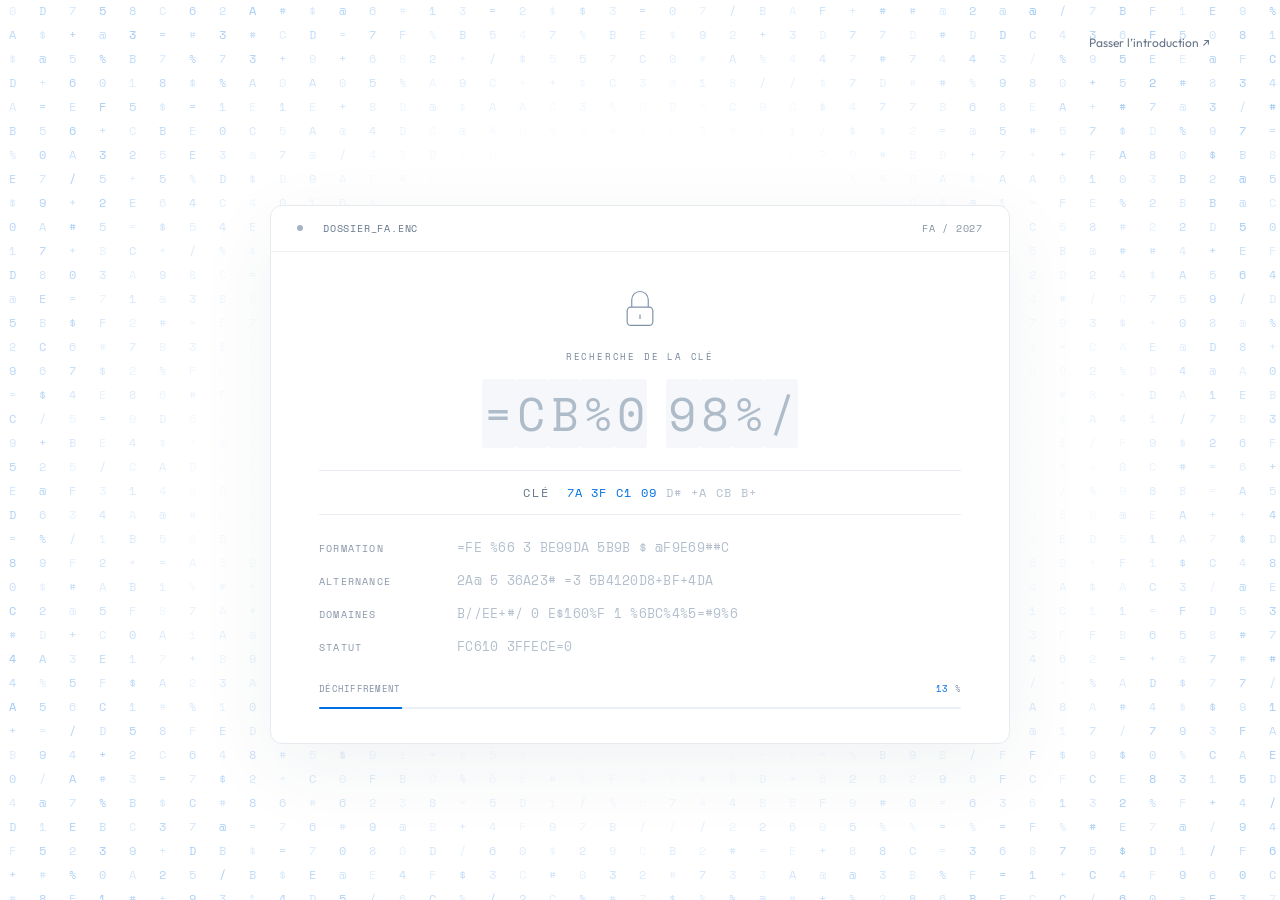
==== commit daa05ac3: "Animation entreprise en itinéraire GPS, veille recentrée sur le phishing Co-Authored-By: Claude Opus" ====
--- a/index.html
+++ b/index.html
@@ -6,7 +6,7 @@
 <meta name="theme-color" content="#ffffff"><title>Farès Aref — Systèmes, réseaux & cybersécurité</title>
 <script>try{if(localStorage.getItem('fa-theme')==='dark')document.documentElement.dataset.theme='dark';if(localStorage.getItem('fa-motion')==='reduced')document.documentElement.classList.add('reduce-motion');}catch(e){}</script>
 <link rel="icon" href="assets/favicon.svg" type="image/svg+xml"><link rel="stylesheet" href="assets/fonts.css">
-<link rel="stylesheet" href="white.css?v=16"><link rel="stylesheet" href="wow.css?v=5"><link rel="stylesheet" href="settings.css?v=4"><link rel="stylesheet" href="intro.css?v=1"><script defer src="assets/three.min.js"></script><script defer src="assets/gsap.min.js"></script><script defer src="assets/ScrollTrigger.min.js"></script><script defer src="assets/earth-texture.js"></script><script defer src="app.js?v=15"></script><script defer src="premium.js?v=10"></script><script defer src="rubric-art.js?v=2"></script><script defer src="experience.js?v=18"></script><script defer src="wow.js?v=7"></script><script defer src="settings.js?v=2"></script>
+<link rel="stylesheet" href="white.css?v=16"><link rel="stylesheet" href="wow.css?v=5"><link rel="stylesheet" href="settings.css?v=4"><link rel="stylesheet" href="intro.css?v=1"><script defer src="assets/three.min.js"></script><script defer src="assets/gsap.min.js"></script><script defer src="assets/ScrollTrigger.min.js"></script><script defer src="assets/earth-texture.js"></script><script defer src="app.js?v=16"></script><script defer src="premium.js?v=10"></script><script defer src="rubric-art.js?v=2"></script><script defer src="experience.js?v=18"></script><script defer src="wow.js?v=7"></script><script defer src="settings.js?v=2"></script>
 </head>
 <body class="experience premium white-edition">
 <div id="boot-screen" role="dialog" aria-modal="true" aria-labelledby="boot-title"><canvas id="boot-rain" aria-hidden="true"></canvas><button id="skip-intro">Passer l’introduction ↗</button><div class="boot-terminal"><div class="boot-topbar"><span class="cipher-dot"></span><span>DOSSIER_FA.ENC</span><span class="cipher-ref">FA / 2027</span></div><div class="boot-body"><div class="cipher-seal" aria-hidden="true"><svg viewBox="0 0 48 48" fill="none"><path class="cipher-shackle" d="M15 23v-8a9 9 0 0 1 18 0v8"/><rect x="10" y="23" width="28" height="20" rx="4"/><path d="M24 31v5"/></svg></div><p id="cipher-status" aria-hidden="true">FICHIER CHIFFRÉ</p><h1 id="boot-title" aria-label="Farès Aref, ouverture du portfolio"><span id="cipher-name" aria-hidden="true">0F/A# 01EF</span></h1><div class="decrypt-key" aria-hidden="true"><span>CLÉ</span><span id="cipher-key"></span></div><dl class="decrypt-rows" aria-hidden="true"><div><dt>FORMATION</dt><dd data-decrypt="BTS SIO · OPTION SISR · 2025—2027"></dd></div><div><dt>ALTERNANCE</dt><dd data-decrypt="DSI · MAIRIE DE MANTES-LA-VILLE"></dd></div><div><dt>DOMAINES</dt><dd data-decrypt="SYSTÈMES · RÉSEAUX · CYBERSÉCURITÉ"></dd></div><div><dt>STATUT</dt><dd class="decrypt-status" data-decrypt="ACCÈS AUTORISÉ"></dd></div></dl><div class="boot-bottom" aria-hidden="true"><span>DÉCHIFFREMENT</span><span><b id="boot-percent">00</b> %</span></div><div class="boot-meter" aria-hidden="true"><span></span></div></div></div></div>
@@ -62,7 +62,7 @@
 <section id="competences" class="section wrap route-page" tabindex="-1" hidden><div class="section-heading reveal"><p class="eyebrow">MON ENVIRONNEMENT TECHNIQUE</p><h2>Des compétences<br><span>qui se connectent.</span></h2></div><div class="skills-layout"><div class="skill-network"><div class="network-hub">SISR<small>SYSTÈMES & RÉSEAUX</small></div><svg viewBox="0 0 600 400" preserveAspectRatio="none" aria-hidden="true"><path d="M300 200L100 65M300 200L500 65M300 200L65 200M300 200L535 200M300 200L100 335M300 200L500 335"/></svg><button class="skill-node n1 active" data-skill="system" aria-pressed="true">Systèmes</button><button class="skill-node n2" data-skill="network" aria-pressed="false">Réseaux</button><button class="skill-node n3" data-skill="security" aria-pressed="false">Cybersécurité</button><button class="skill-node n4" data-skill="virtual" aria-pressed="false">Virtualisation</button><button class="skill-node n5" data-skill="script" aria-pressed="false">Scripting</button><button class="skill-node n6" data-skill="cloud" aria-pressed="false">Cloud</button></div><div class="skill-detail" aria-live="polite" id="skill-detail"></div></div><p class="small">Niveaux de maîtrise auto-évalués.</p>
 </section>
 
-<section id="veille" class="section watch route-page" tabindex="-1" hidden><div class="wrap"><div class="heading-row reveal"><div><p class="eyebrow">VEILLE TECHNOLOGIQUE</p><h2>Sauvegarder.<br><span>Pouvoir restaurer.</span></h2></div><span class="watch-status"><span class="status-dot"></span> VEILLE · VEEAM / LTO</span></div><div class="watch-layout"><div class="watch-sidebar"><p class="eyebrow">MA DÉMARCHE</p><button class="active" data-watch="ransomware" aria-pressed="true">Sujet ciblé <span>↗</span></button><button data-watch="phishing" aria-pressed="false">Technologies <span>↗</span></button><button data-watch="defense" aria-pressed="false">Outils de veille <span>↗</span></button><div class="radar" aria-hidden="true"><span></span><i></i><b class="radar-blip b2"></b><b class="radar-blip b3"></b></div><p class="radar-caption">VEILLE & ANALYSE</p></div><article id="watch-detail" aria-live="polite"></article></div><div class="sources"><span>SOURCES PRIMAIRES</span><a href="https://cert.cyber.gouv.fr/flux-rss" target="_blank" rel="noopener">CERT-FR · flux RSS ↗</a><a href="https://messervices.cyber.gouv.fr/documents-guides/20241212_np_anssi_guide_tpe-pme_v2.pdf" target="_blank" rel="noopener">ANSSI · sauvegardes ↗</a><a href="https://helpcenter.veeam.com/docs/vbr/userguide/immutability_hv.html" target="_blank" rel="noopener">Veeam · immutabilité ↗</a></div></div></section>
+<section id="veille" class="section watch route-page" tabindex="-1" hidden><div class="wrap"><div class="heading-row reveal"><div><p class="eyebrow">VEILLE TECHNOLOGIQUE</p><h2>Un clic suffit.<br><span>Autant le reconnaître.</span></h2></div><span class="watch-status"><span class="status-dot"></span> VEILLE · PHISHING</span></div><div class="watch-layout"><div class="watch-sidebar"><p class="eyebrow">MA DÉMARCHE</p><button class="active" data-watch="ransomware" aria-pressed="true">Sujet ciblé <span>↗</span></button><button data-watch="phishing" aria-pressed="false">Technologies <span>↗</span></button><button data-watch="defense" aria-pressed="false">Outils de veille <span>↗</span></button><div class="radar" aria-hidden="true"><span></span><i></i><b class="radar-blip b2"></b><b class="radar-blip b3"></b></div><p class="radar-caption">VEILLE & ANALYSE</p></div><article id="watch-detail" aria-live="polite"></article></div><div class="sources"><span>SOURCES PRIMAIRES</span><a href="https://cert.cyber.gouv.fr/flux-rss" target="_blank" rel="noopener">CERT-FR · flux RSS ↗</a><a href="https://www.cybermalveillance.gouv.fr/tous-nos-contenus/fiches-reflexes/hameconnage-phishing" target="_blank" rel="noopener">Cybermalveillance · hameçonnage ↗</a><a href="https://messervices.cyber.gouv.fr/guides/recommandations-relatives-lauthentification-multifacteur-et-aux-mots-de-passe" target="_blank" rel="noopener">ANSSI · authentification multifacteur ↗</a></div></div></section>
 <section id="bilan" class="section wrap route-page" tabindex="-1" hidden><p class="eyebrow reveal">BILAN & PERSPECTIVES</p><h2 class="reveal">Apprendre chaque jour.<br><span>Aller plus loin.</span></h2><div class="bilan-grid"><article class="reveal"><h3>Ce que le terrain m’apporte</h3><p>L’intégration dans une équipe informatique, la diversité des technologies, une progression vers davantage de responsabilités et un contact direct avec les utilisateurs.</p></article><article class="reveal"><h3>Ce que je veux approfondir</h3><p>Les architectures réseau avancées, les VLAN et le routage, l’administration Linux, l’écriture de scripts plus complets et la virtualisation.</p></article></div></section>
 <section id="contact" class="section contact route-page" tabindex="-1" hidden><div class="wrap contact-grid"><div><p class="eyebrow">ET SI ON ÉCHANGEAIT ?</p><h2>La suite commence<br><span>par un contact.</span></h2><a class="email-link" href="mailto:faresaref@gmail.com">faresaref@gmail.com ↗</a><div class="contact-links"><a href="https://www.linkedin.com/in/farès-a-822a40347" target="_blank" rel="noopener">LinkedIn ↗</a><a href="CV%20AREF%20Farès%20.pdf" download>Mon CV ↓</a><a href="tbsynthèse.pdf" target="_blank" rel="noopener">Tableau de synthèse ↗</a></div><p class="small">Île-de-France · Français / Anglais</p><div class="contact-qr"><button type="button" class="qr-tile" id="qr-open" aria-label="Agrandir le QR code de mes coordonnées"><svg aria-hidden="true" shape-rendering="crispEdges" viewBox="0 0 53 53" class="segno"><path class="qrline" stroke="#111318" d="M0 0.5h7m2 0h1m6 0h1m1 0h2m2 0h1m1 0h1m2 0h5m3 0h6m1 0h1m3 0h7m-53 1h1m5 0h1m1 0h2m1 0h1m1 0h1m1 0h3m2 0h2m1 0h2m1 0h1m2 0h2m1 0h1m1 0h1m1 0h1m2 0h1m1 0h3m2 0h1m5 0h1m-53 1h1m1 0h3m1 0h1m2 0h1m2 0h2m2 0h8m3 0h1m1 0h1m2 0h1m1 0h1m2 0h4m2 0h1m2 0h1m1 0h3m1 0h1m-53 1h1m1 0h3m1 0h1m1 0h1m4 0h1m2 0h3m1 0h1m2 0h1m2 0h1m4 0h1m2 0h1m1 0h2m3 0h2m1 0h1m1 0h1m1 0h3m1 0h1m-53 1h1m1 0h3m1 0h1m6 0h2m4 0h1m1 0h8m1 0h2m1 0h1m6 0h3m3 0h1m1 0h3m1 0h1m-53 1h1m5 0h1m1 0h1m1 0h2m5 0h2m2 0h2m1 0h1m3 0h1m3 0h3m5 0h3m3 0h1m5 0h1m-53 1h7m1 0h1m1 0h1m1 0h1m1 0h1m1 0h1m1 0h1m1 0h1m1 0h1m1 0h1m1 0h1m1 0h1m1 0h1m1 0h1m1 0h1m1 0h1m1 0h1m1 0h1m1 0h1m1 0h1m1 0h7m-44 1h5m1 0h1m2 0h1m1 0h2m2 0h1m3 0h3m2 0h1m6 0h1m1 0h1m-43 1h5m1 0h6m6 0h1m2 0h1m2 0h5m1 0h2m1 0h6m3 0h4m1 0h1m1 0h1m1 0h1m-45 1h2m1 0h4m1 0h1m1 0h1m1 0h1m2 0h3m1 0h1m1 0h3m3 0h1m3 0h1m3 0h1m6 0h1m1 0h1m-50 1h1m1 0h1m1 0h2m1 0h1m1 0h2m1 0h1m2 0h3m1 0h1m3 0h1m4 0h2m1 0h1m1 0h2m1 0h2m2 0h1m1 0h2m1 0h2m-46 1h1m1 0h1m2 0h4m3 0h1m1 0h3m4 0h1m4 0h1m2 0h1m1 0h2m1 0h4m1 0h3m1 0h1m1 0h2m-48 1h1m3 0h2m2 0h1m1 0h1m2 0h4m1 0h1m2 0h2m1 0h2m3 0h1m2 0h1m1 0h2m6 0h6m1 0h2m-52 1h1m7 0h1m2 0h1m4 0h1m2 0h1m1 0h1m1 0h2m2 0h3m4 0h1m4 0h4m5 0h2m-51 1h7m1 0h7m4 0h3m1 0h1m1 0h1m5 0h1m2 0h1m1 0h1m2 0h1m3 0h3m2 0h1m1 0h1m-50 1h4m2 0h3m2 0h1m1 0h1m6 0h5m1 0h3m1 0h1m1 0h1m2 0h1m1 0h4m5 0h2m3 0h1m-53 1h1m1 0h1m1 0h1m1 0h6m1 0h3m1 0h2m2 0h1m1 0h1m4 0h1m1 0h2m2 0h3m4 0h2m1 0h1m2 0h6m-50 1h2m5 0h1m1 0h1m3 0h4m2 0h1m1 0h1m2 0h4m1 0h3m2 0h1m1 0h2m1 0h1m7 0h2m-52 1h2m2 0h7m1 0h5m1 0h1m1 0h1m9 0h1m1 0h3m2 0h2m3 0h3m4 0h1m-50 1h1m1 0h2m4 0h6m2 0h2m2 0h2m1 0h3m1 0h2m1 0h1m1 0h1m2 0h1m2 0h5m4 0h3m2 0h1m-53 1h2m2 0h1m1 0h2m3 0h2m2 0h2m1 0h1m4 0h2m1 0h1m2 0h1m1 0h1m2 0h3m1 0h1m2 0h4m2 0h3m-48 1h3m2 0h1m2 0h3m6 0h5m3 0h5m4 0h2m1 0h5m3 0h2m1 0h1m1 0h1m-53 1h1m2 0h6m3 0h1m3 0h3m2 0h1m1 0h1m1 0h2m4 0h1m2 0h1m1 0h2m2 0h1m2 0h1m3 0h2m1 0h2m-52 1h2m6 0h6m1 0h1m3 0h1m1 0h4m4 0h2m2 0h3m3 0h1m3 0h1m1 0h1m2 0h2m1 0h1m-50 1h8m1 0h1m3 0h1m1 0h2m4 0h8m2 0h1m2 0h3m4 0h7m2 0h1m-53 1h1m3 0h1m3 0h1m3 0h2m1 0h1m2 0h1m2 0h2m1 0h1m3 0h1m1 0h2m8 0h5m3 0h1m2 0h1m-48 1h1m1 0h1m1 0h2m4 0h2m2 0h2m4 0h1m1 0h1m1 0h2m1 0h2m1 0h2m1 0h4m1 0h1m1 0h1m1 0h1m1 0h1m-48 1h1m2 0h1m3 0h1m2 0h1m2 0h2m2 0h3m2 0h2m3 0h2m2 0h1m2 0h1m1 0h1m1 0h4m1 0h1m3 0h2m-47 1h6m1 0h4m2 0h5m3 0h6m1 0h1m2 0h4m1 0h1m4 0h5m-47 1h1m1 0h2m3 0h2m8 0h1m2 0h5m2 0h4m3 0h2m1 0h1m1 0h3m1 0h2m1 0h2m1 0h1m-51 1h1m1 0h5m1 0h1m1 0h4m3 0h4m5 0h2m3 0h1m1 0h4m2 0h1m1 0h2m3 0h2m1 0h1m-51 1h2m2 0h2m2 0h4m2 0h4m5 0h3m7 0h1m2 0h1m1 0h1m1 0h2m1 0h2m2 0h1m1 0h1m-50 1h1m1 0h2m2 0h1m1 0h1m1 0h2m1 0h3m1 0h2m2 0h1m2 0h2m2 0h1m5 0h6m8 0h1m2 0h2m-50 1h1m1 0h1m2 0h1m1 0h2m3 0h1m2 0h1m3 0h2m2 0h1m1 0h3m1 0h2m5 0h2m1 0h2m1 0h1m1 0h3m1 0h1m-52 1h1m2 0h1m2 0h1m2 0h5m1 0h6m3 0h1m2 0h2m1 0h2m1 0h6m2 0h1m2 0h2m2 0h2m-49 1h5m1 0h4m2 0h1m1 0h5m3 0h1m1 0h2m2 0h1m2 0h1m2 0h1m3 0h2m1 0h2m2 0h3m2 0h2m-53 1h1m1 0h1m3 0h3m1 0h1m1 0h2m1 0h6m2 0h1m3 0h5m2 0h3m1 0h1m3 0h1m2 0h1m2 0h4m-51 1h3m1 0h1m1 0h3m1 0h2m2 0h3m1 0h1m2 0h2m2 0h2m2 0h1m1 0h2m2 0h2m3 0h4m1 0h1m1 0h1m2 0h1m-52 1h1m2 0h1m1 0h7m4 0h1m1 0h2m4 0h2m1 0h2m2 0h6m2 0h2m2 0h2m3 0h3m-50 1h3m8 0h2m1 0h1m1 0h2m1 0h2m2 0h1m2 0h1m2 0h1m1 0h2m2 0h1m1 0h3m2 0h3m1 0h3m-50 1h2m1 0h2m1 0h7m2 0h1m1 0h5m1 0h3m1 0h5m1 0h1m1 0h4m5 0h5m2 0h1m-51 1h3m1 0h1m2 0h1m1 0h1m1 0h2m1 0h1m1 0h2m3 0h2m2 0h1m1 0h4m9 0h2m2 0h7m-52 1h2m1 0h5m4 0h3m2 0h2m2 0h1m3 0h1m2 0h2m1 0h1m1 0h1m3 0h2m3 0h1m6 0h1m-49 1h2m4 0h2m2 0h1m1 0h2m1 0h1m1 0h2m1 0h2m1 0h2m3 0h1m2 0h1m1 0h2m1 0h6m1 0h4m1 0h1m-47 1h1m2 0h1m1 0h1m3 0h4m2 0h4m1 0h7m1 0h1m1 0h4m4 0h1m2 0h5m3 0h1m-45 1h1m2 0h1m1 0h1m2 0h1m2 0h1m1 0h4m3 0h4m4 0h1m4 0h4m3 0h1m2 0h1m-52 1h7m1 0h2m2 0h5m1 0h4m1 0h2m1 0h1m1 0h1m3 0h3m2 0h3m3 0h2m1 0h1m1 0h2m-50 1h1m5 0h1m2 0h4m2 0h1m5 0h1m2 0h1m3 0h1m1 0h1m1 0h2m2 0h1m1 0h3m1 0h3m3 0h2m-50 1h1m1 0h3m1 0h1m1 0h2m1 0h1m2 0h2m1 0h5m2 0h5m1 0h2m4 0h3m2 0h9m2 0h1m-53 1h1m1 0h3m1 0h1m1 0h2m1 0h2m1 0h2m2 0h1m3 0h4m1 0h1m1 0h2m1 0h1m2 0h2m2 0h4m1 0h3m1 0h1m1 0h1m-51 1h1m1 0h3m1 0h1m1 0h2m3 0h1m1 0h1m2 0h4m2 0h1m2 0h1m1 0h1m4 0h2m3 0h1m1 0h1m1 0h1m3 0h3m2 0h1m-53 1h1m5 0h1m1 0h1m1 0h1m1 0h2m4 0h1m2 0h1m3 0h4m3 0h1m1 0h1m3 0h4m2 0h1m4 0h1m1 0h1m-52 1h7m1 0h3m5 0h5m2 0h3m3 0h3m1 0h1m1 0h2m1 0h1m2 0h3m1 0h1m2 0h1"/></svg></button><div class="contact-qr-text"><strong>Mes coordonnées en un scan</strong><p>Mon nom, mon e-mail et mon profil LinkedIn s’ajoutent à vos contacts.</p><a href="assets/fares-aref.vcf" download>Enregistrer la fiche contact ↓</a></div></div></div><form id="contact-form"><label for="name">Votre nom</label><input id="name" name="name" autocomplete="name" placeholder="Prénom et nom" required maxlength="100"><label for="email">Votre adresse e-mail</label><input id="email" name="email" type="email" autocomplete="email" placeholder="vous@exemple.fr" required><label for="message">Votre message</label><textarea id="message" name="message" rows="4" placeholder="Votre message…" required maxlength="5000"></textarea><button class="button primary" type="submit">Préparer mon e-mail <span>↗</span></button><p class="small" id="form-status" role="status">Ce formulaire prépare un e-mail dans votre messagerie.</p></form></div></section>
 <section id="epreuve" class="section wrap route-page" tabindex="-1" hidden><div class="synthesis-cover"><p class="eyebrow">BTS SIO · SISR · SESSION 2027</p><h2>Tableau de<br><span>synthèse.</span></h2><p class="synthesis-description">Mes réalisations professionnelles et les compétences mobilisées, réunies dans un document.</p><button class="button primary" id="open-synthesis">Consulter le tableau <span>↗</span></button><p class="synthesis-caption">DOCUMENT PDF · ÉPREUVE E5</p></div></section></main><div class="page-controls"><button id="previous-page" aria-label="Page précédente"><span class="wow-arrow" aria-hidden="true">←</span><span>Précédent</span></button><div class="page-position"><span id="page-current">01</span><span class="page-position-line"></span><span>10</span><span id="page-label">Accueil</span></div><button id="next-page" aria-label="Page suivante"><span>Profil</span><span class="wow-arrow" aria-hidden="true">→</span></button></div><div id="oral-bar" hidden><span class="oral-left"><b>MODE ORAL</b><span id="oral-step">01 / 14</span><span id="oral-label">Accueil</span></span><span class="oral-keys"><kbd>←</kbd><kbd>→</kbd> naviguer<i>·</i><kbd>Échap</kbd> quitter</span><span class="oral-right"><button id="oral-timer" title="Chronomètre — cliquer pour remettre à zéro" aria-label="Chronomètre, cliquer pour remettre à zéro">00:00</button><button id="oral-exit">Quitter ×</button></span></div><footer class="footer"><span>© 2026 FARÈS AREF</span><div><button id="replay-intro">Rejouer l’introduction</button></div><span>ÎLE-DE-FRANCE, FR</span></footer>
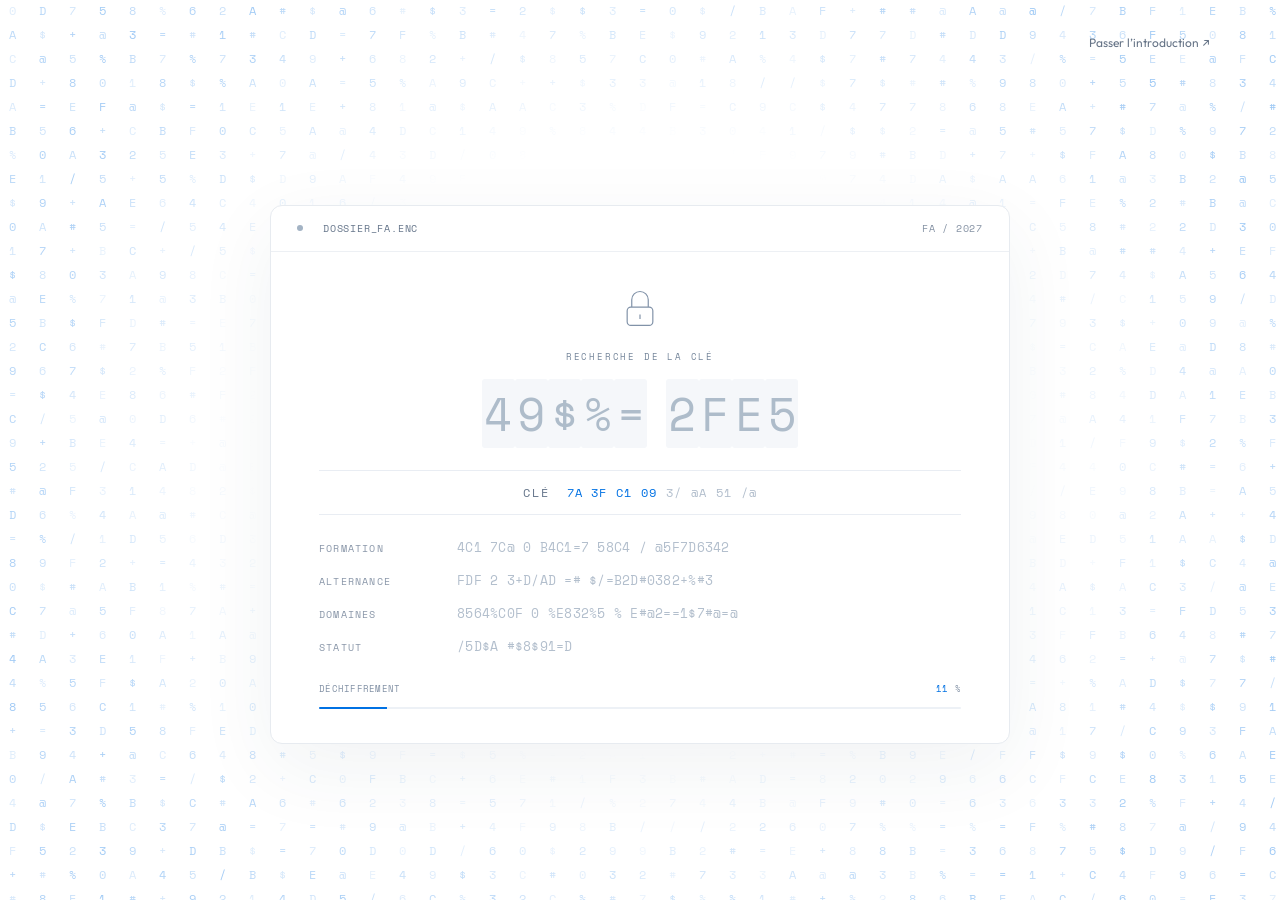
==== commit c461e83e: "Veille : textes à la première personne pour la présentation orale Co-Authored-By: Claude Opus 5.5 <n" ====
--- a/index.html
+++ b/index.html
@@ -6,7 +6,7 @@
 <meta name="theme-color" content="#ffffff"><title>Farès Aref — Systèmes, réseaux & cybersécurité</title>
 <script>try{if(localStorage.getItem('fa-theme')==='dark')document.documentElement.dataset.theme='dark';if(localStorage.getItem('fa-motion')==='reduced')document.documentElement.classList.add('reduce-motion');}catch(e){}</script>
 <link rel="icon" href="assets/favicon.svg" type="image/svg+xml"><link rel="stylesheet" href="assets/fonts.css">
-<link rel="stylesheet" href="white.css?v=16"><link rel="stylesheet" href="wow.css?v=5"><link rel="stylesheet" href="settings.css?v=4"><link rel="stylesheet" href="intro.css?v=1"><script defer src="assets/three.min.js"></script><script defer src="assets/gsap.min.js"></script><script defer src="assets/ScrollTrigger.min.js"></script><script defer src="assets/earth-texture.js"></script><script defer src="app.js?v=16"></script><script defer src="premium.js?v=10"></script><script defer src="rubric-art.js?v=2"></script><script defer src="experience.js?v=18"></script><script defer src="wow.js?v=7"></script><script defer src="settings.js?v=2"></script>
+<link rel="stylesheet" href="white.css?v=16"><link rel="stylesheet" href="wow.css?v=5"><link rel="stylesheet" href="settings.css?v=4"><link rel="stylesheet" href="intro.css?v=1"><script defer src="assets/three.min.js"></script><script defer src="assets/gsap.min.js"></script><script defer src="assets/ScrollTrigger.min.js"></script><script defer src="assets/earth-texture.js"></script><script defer src="app.js?v=17"></script><script defer src="premium.js?v=10"></script><script defer src="rubric-art.js?v=2"></script><script defer src="experience.js?v=18"></script><script defer src="wow.js?v=7"></script><script defer src="settings.js?v=2"></script>
 </head>
 <body class="experience premium white-edition">
 <div id="boot-screen" role="dialog" aria-modal="true" aria-labelledby="boot-title"><canvas id="boot-rain" aria-hidden="true"></canvas><button id="skip-intro">Passer l’introduction ↗</button><div class="boot-terminal"><div class="boot-topbar"><span class="cipher-dot"></span><span>DOSSIER_FA.ENC</span><span class="cipher-ref">FA / 2027</span></div><div class="boot-body"><div class="cipher-seal" aria-hidden="true"><svg viewBox="0 0 48 48" fill="none"><path class="cipher-shackle" d="M15 23v-8a9 9 0 0 1 18 0v8"/><rect x="10" y="23" width="28" height="20" rx="4"/><path d="M24 31v5"/></svg></div><p id="cipher-status" aria-hidden="true">FICHIER CHIFFRÉ</p><h1 id="boot-title" aria-label="Farès Aref, ouverture du portfolio"><span id="cipher-name" aria-hidden="true">0F/A# 01EF</span></h1><div class="decrypt-key" aria-hidden="true"><span>CLÉ</span><span id="cipher-key"></span></div><dl class="decrypt-rows" aria-hidden="true"><div><dt>FORMATION</dt><dd data-decrypt="BTS SIO · OPTION SISR · 2025—2027"></dd></div><div><dt>ALTERNANCE</dt><dd data-decrypt="DSI · MAIRIE DE MANTES-LA-VILLE"></dd></div><div><dt>DOMAINES</dt><dd data-decrypt="SYSTÈMES · RÉSEAUX · CYBERSÉCURITÉ"></dd></div><div><dt>STATUT</dt><dd class="decrypt-status" data-decrypt="ACCÈS AUTORISÉ"></dd></div></dl><div class="boot-bottom" aria-hidden="true"><span>DÉCHIFFREMENT</span><span><b id="boot-percent">00</b> %</span></div><div class="boot-meter" aria-hidden="true"><span></span></div></div></div></div>
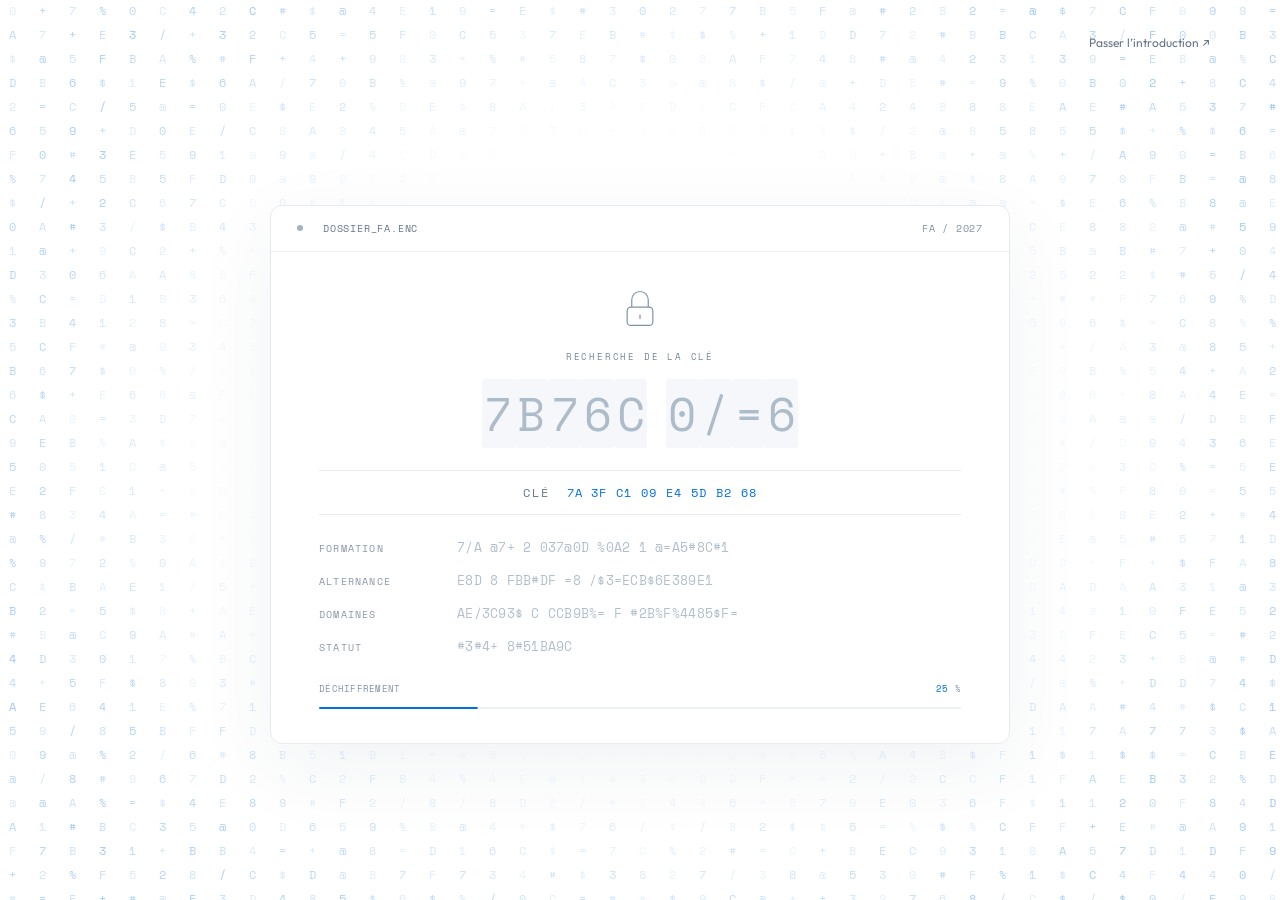
==== commit 5fb59b56: "Compétences : liste des niveaux et fiche détaillée avec jauge Co-Authored-By: Claude Opus 5.5 <norep" ====
--- a/index.html
+++ b/index.html
@@ -6,7 +6,7 @@
 <meta name="theme-color" content="#ffffff"><title>Farès Aref — Systèmes, réseaux & cybersécurité</title>
 <script>try{if(localStorage.getItem('fa-theme')==='dark')document.documentElement.dataset.theme='dark';if(localStorage.getItem('fa-motion')==='reduced')document.documentElement.classList.add('reduce-motion');}catch(e){}</script>
 <link rel="icon" href="assets/favicon.svg" type="image/svg+xml"><link rel="stylesheet" href="assets/fonts.css">
-<link rel="stylesheet" href="white.css?v=16"><link rel="stylesheet" href="wow.css?v=5"><link rel="stylesheet" href="settings.css?v=4"><link rel="stylesheet" href="intro.css?v=1"><script defer src="assets/three.min.js"></script><script defer src="assets/gsap.min.js"></script><script defer src="assets/ScrollTrigger.min.js"></script><script defer src="assets/earth-texture.js"></script><script defer src="app.js?v=17"></script><script defer src="premium.js?v=10"></script><script defer src="rubric-art.js?v=2"></script><script defer src="experience.js?v=18"></script><script defer src="wow.js?v=7"></script><script defer src="settings.js?v=2"></script>
+<link rel="stylesheet" href="white.css?v=18"><link rel="stylesheet" href="wow.css?v=5"><link rel="stylesheet" href="settings.css?v=4"><link rel="stylesheet" href="intro.css?v=1"><script defer src="assets/three.min.js"></script><script defer src="assets/gsap.min.js"></script><script defer src="assets/ScrollTrigger.min.js"></script><script defer src="assets/earth-texture.js"></script><script defer src="app.js?v=18"></script><script defer src="premium.js?v=10"></script><script defer src="rubric-art.js?v=2"></script><script defer src="experience.js?v=18"></script><script defer src="wow.js?v=7"></script><script defer src="settings.js?v=2"></script>
 </head>
 <body class="experience premium white-edition">
 <div id="boot-screen" role="dialog" aria-modal="true" aria-labelledby="boot-title"><canvas id="boot-rain" aria-hidden="true"></canvas><button id="skip-intro">Passer l’introduction ↗</button><div class="boot-terminal"><div class="boot-topbar"><span class="cipher-dot"></span><span>DOSSIER_FA.ENC</span><span class="cipher-ref">FA / 2027</span></div><div class="boot-body"><div class="cipher-seal" aria-hidden="true"><svg viewBox="0 0 48 48" fill="none"><path class="cipher-shackle" d="M15 23v-8a9 9 0 0 1 18 0v8"/><rect x="10" y="23" width="28" height="20" rx="4"/><path d="M24 31v5"/></svg></div><p id="cipher-status" aria-hidden="true">FICHIER CHIFFRÉ</p><h1 id="boot-title" aria-label="Farès Aref, ouverture du portfolio"><span id="cipher-name" aria-hidden="true">0F/A# 01EF</span></h1><div class="decrypt-key" aria-hidden="true"><span>CLÉ</span><span id="cipher-key"></span></div><dl class="decrypt-rows" aria-hidden="true"><div><dt>FORMATION</dt><dd data-decrypt="BTS SIO · OPTION SISR · 2025—2027"></dd></div><div><dt>ALTERNANCE</dt><dd data-decrypt="DSI · MAIRIE DE MANTES-LA-VILLE"></dd></div><div><dt>DOMAINES</dt><dd data-decrypt="SYSTÈMES · RÉSEAUX · CYBERSÉCURITÉ"></dd></div><div><dt>STATUT</dt><dd class="decrypt-status" data-decrypt="ACCÈS AUTORISÉ"></dd></div></dl><div class="boot-bottom" aria-hidden="true"><span>DÉCHIFFREMENT</span><span><b id="boot-percent">00</b> %</span></div><div class="boot-meter" aria-hidden="true"><span></span></div></div></div></div>
@@ -23,9 +23,16 @@
 
 <section id="profil" class="section wrap route-page" tabindex="-1" hidden>
 <div class="section-heading reveal"><p class="eyebrow">LE PROFIL</p><h2>La technique comme passion.<br><span>Le terrain comme école.</span></h2></div>
-<div class="profile-grid"><div class="profile-copy reveal"><p class="large-copy">Je suis Farès Aref, 18 ans, étudiant en BTS SIO option SISR à H3 Campus, Poissy.</p><p>En alternance à la DSI de la Mairie de Mantes-la-Ville, je participe au fonctionnement quotidien des systèmes, des réseaux et des postes de travail. Mon fil conducteur : comprendre, résoudre et rendre les services numériques plus fiables.</p><div class="identity"><span class="identity-symbol">FA<span>↗</span></span><div><strong>Farès Aref</strong><span>Apprenti administrateur systèmes et réseaux</span><span>H3 Campus · Poissy</span></div></div><div class="tags"><span>Esprit d’équipe</span><span>Organisation</span><span>Résolution de problèmes</span><span>Communication</span><span>Gestion du temps et du stress</span></div><p class="small">Certifications : PIX · SecNumacadémie ANSSI<br>Langues : français · anglais</p></div>
-<div class="timeline reveal"><article><span>2022 — 2025</span><h3>Lycée Vincent Van Gogh</h3><p>Aubergenville · Enseignement général</p></article><article><span>2025</span><h3>Baccalauréat général</h3><p>Mention assez bien · NSI & SES<br>Option chinois LV3</p></article><article class="current"><span>2025 — 2027 / EN COURS</span><h3>BTS SIO · SISR</h3><p>H3 Campus, Poissy · Solutions d’infrastructure, systèmes et réseaux. Alternance à la DSI de Mantes-la-Ville.</p></article><article><span>2027 — 2028 / OBJECTIF</span><h3>Spécialisation en sécurité informatique</h3><p>Poursuivre vers l’administration et la sécurité des systèmes et des réseaux.</p></article></div></div>
-
+<div class="profile-bento">
+<div class="profile-card profile-intro reveal">
+ <div class="identity"><span class="identity-symbol">FA</span><div><strong>Farès Aref</strong><span>Apprenti administrateur systèmes et réseaux</span><span>H3 Campus · Poissy</span></div><span class="profile-status"><i></i>En alternance</span></div>
+ <div class="profile-copy"><p class="large-copy">Je suis Farès Aref, 18 ans, étudiant en BTS SIO option SISR à H3 Campus, Poissy.</p><p>En alternance à la DSI de la Mairie de Mantes-la-Ville, je participe au fonctionnement quotidien des systèmes, des réseaux et des postes de travail. Mon fil conducteur : comprendre, résoudre et rendre les services numériques plus fiables.</p></div>
+</div>
+<div class="profile-card profile-path reveal"><p class="profile-label">Parcours</p>
+<div class="timeline"><article><span>2022 — 2025</span><h3>Lycée Vincent Van Gogh</h3><p>Aubergenville · Enseignement général</p></article><article><span>2025</span><h3>Baccalauréat général</h3><p>Mention assez bien · NSI & SES<br>Option chinois LV3</p></article><article class="current"><span>2025 — 2027 / EN COURS</span><h3>BTS SIO · SISR</h3><p>H3 Campus, Poissy · Solutions d’infrastructure, systèmes et réseaux. Alternance à la DSI de Mantes-la-Ville.</p></article><article class="goal"><span>2027 — 2028 / OBJECTIF</span><h3>Spécialisation en sécurité informatique</h3><p>Poursuivre vers l’administration et la sécurité des systèmes et des réseaux.</p></article></div></div>
+<div class="profile-card profile-soft reveal"><p class="profile-label">Savoir-être</p><div class="tags"><span>Esprit d’équipe</span><span>Organisation</span><span>Résolution de problèmes</span><span>Communication</span><span>Gestion du temps et du stress</span></div></div>
+<div class="profile-card profile-facts reveal"><div><p class="profile-label">Certifications</p><ul><li>PIX</li><li>SecNumacadémie ANSSI</li></ul></div><div><p class="profile-label">Langues</p><ul><li>Français</li><li>Anglais</li></ul></div></div>
+</div>
 </section>
 <section id="entreprise" class="section company route-page" tabindex="-1" hidden>
 <div class="company-heading"><div><p class="eyebrow">MON ALTERNANCE / DSI</p><h2>Au cœur de la ville.<br><span>Au service de ses habitants.</span></h2></div><span class="location-chip">MANTES-LA-VILLE · 78</span></div>
@@ -59,7 +66,14 @@
 <article class="mission reveal"><span class="line-icon">≡</span><h3>Documentation</h3><p>Rédaction de procédures techniques et traçabilité des interventions pour faciliter le travail de l’équipe.</p><span class="mission-tag">PROCÉDURES / TICKETING</span></article>
 </div></section>
 <section id="projets" class="section projects route-page" tabindex="-1" hidden><div class="wrap"><div class="heading-row reveal"><div><p class="eyebrow">RÉALISATIONS PROFESSIONNELLES</p><h2>Du besoin<br><span>à la solution.</span></h2></div><p>Quatre projets en environnement réel.<br>Les objectifs, la démarche et les preuves.</p></div><div class="filters" role="group" aria-label="Filtrer les projets"><button class="active" data-filter="all" aria-pressed="true">Tous les projets <small>04</small></button><button data-filter="support" aria-pressed="false">Support</button><button data-filter="infrastructure" aria-pressed="false">Infrastructure</button><button data-filter="security" aria-pressed="false">Cybersécurité</button></div><div id="project-list"></div></div></section>
-<section id="competences" class="section wrap route-page" tabindex="-1" hidden><div class="section-heading reveal"><p class="eyebrow">MON ENVIRONNEMENT TECHNIQUE</p><h2>Des compétences<br><span>qui se connectent.</span></h2></div><div class="skills-layout"><div class="skill-network"><div class="network-hub">SISR<small>SYSTÈMES & RÉSEAUX</small></div><svg viewBox="0 0 600 400" preserveAspectRatio="none" aria-hidden="true"><path d="M300 200L100 65M300 200L500 65M300 200L65 200M300 200L535 200M300 200L100 335M300 200L500 335"/></svg><button class="skill-node n1 active" data-skill="system" aria-pressed="true">Systèmes</button><button class="skill-node n2" data-skill="network" aria-pressed="false">Réseaux</button><button class="skill-node n3" data-skill="security" aria-pressed="false">Cybersécurité</button><button class="skill-node n4" data-skill="virtual" aria-pressed="false">Virtualisation</button><button class="skill-node n5" data-skill="script" aria-pressed="false">Scripting</button><button class="skill-node n6" data-skill="cloud" aria-pressed="false">Cloud</button></div><div class="skill-detail" aria-live="polite" id="skill-detail"></div></div><p class="small">Niveaux de maîtrise auto-évalués.</p>
+<section id="competences" class="section wrap route-page" tabindex="-1" hidden><div class="section-heading reveal"><p class="eyebrow">MON ENVIRONNEMENT TECHNIQUE</p><h2>Des compétences<br><span>qui se connectent.</span></h2></div><div class="skills-layout skills-board"><div class="skill-list" role="group" aria-label="Domaines de compétences">
+<button class="skill-node active" data-skill="system" aria-pressed="true"><span class="skill-ico"><svg viewBox="0 0 24 24"><rect x="4" y="4" width="16" height="6" rx="1.5"/><rect x="4" y="14" width="16" height="6" rx="1.5"/><path d="M8 7h.01M8 17h.01"/></svg></span><span class="skill-name">Systèmes</span><span class="skill-bar"><i style="--v:85%"></i></span><span class="skill-value">85 %</span></button>
+<button class="skill-node" data-skill="network" aria-pressed="false"><span class="skill-ico"><svg viewBox="0 0 24 24"><circle cx="12" cy="5" r="2"/><circle cx="5" cy="19" r="2"/><circle cx="19" cy="19" r="2"/><path d="M12 7v5M12 12l-6 5.5M12 12l6 5.5"/></svg></span><span class="skill-name">Réseaux</span><span class="skill-bar"><i style="--v:75%"></i></span><span class="skill-value">75 %</span></button>
+<button class="skill-node" data-skill="script" aria-pressed="false"><span class="skill-ico"><svg viewBox="0 0 24 24"><path d="M8 8l-4 4 4 4M16 8l4 4-4 4M13.5 6l-3 12"/></svg></span><span class="skill-name">Scripting</span><span class="skill-bar"><i style="--v:80%"></i></span><span class="skill-value">80 %</span></button>
+<button class="skill-node" data-skill="security" aria-pressed="false"><span class="skill-ico"><svg viewBox="0 0 24 24"><path d="M12 3l7 3v5c0 4.5-3 8-7 10-4-2-7-5.5-7-10V6z"/><path d="M9 12l2 2 4-4"/></svg></span><span class="skill-name">Cybersécurité</span><span class="skill-bar"><i style="--v:70%"></i></span><span class="skill-value">70 %</span></button>
+<button class="skill-node" data-skill="virtual" aria-pressed="false"><span class="skill-ico"><svg viewBox="0 0 24 24"><rect x="8" y="8" width="12" height="12" rx="2"/><path d="M4 16V6a2 2 0 0 1 2-2h10"/></svg></span><span class="skill-name">Virtualisation</span><span class="skill-bar"><i style="--v:70%"></i></span><span class="skill-value">70 %</span></button>
+<button class="skill-node is-horizon" data-skill="cloud" aria-pressed="false"><span class="skill-ico"><svg viewBox="0 0 24 24"><path d="M7 18h10a4 4 0 0 0 .6-7.95A6 6 0 0 0 6.2 11 3.5 3.5 0 0 0 7 18z"/></svg></span><span class="skill-name">Cloud</span><span class="skill-bar"></span><span class="skill-value">À explorer</span></button>
+</div><div class="skill-detail" aria-live="polite" id="skill-detail"></div></div><p class="small">Niveaux de maîtrise auto-évalués.</p>
 </section>
 
 <section id="veille" class="section watch route-page" tabindex="-1" hidden><div class="wrap"><div class="heading-row reveal"><div><p class="eyebrow">VEILLE TECHNOLOGIQUE</p><h2>Un clic suffit.<br><span>Autant le reconnaître.</span></h2></div><span class="watch-status"><span class="status-dot"></span> VEILLE · PHISHING</span></div><div class="watch-layout"><div class="watch-sidebar"><p class="eyebrow">MA DÉMARCHE</p><button class="active" data-watch="ransomware" aria-pressed="true">Sujet ciblé <span>↗</span></button><button data-watch="phishing" aria-pressed="false">Technologies <span>↗</span></button><button data-watch="defense" aria-pressed="false">Outils de veille <span>↗</span></button><div class="radar" aria-hidden="true"><span></span><i></i><b class="radar-blip b2"></b><b class="radar-blip b3"></b></div><p class="radar-caption">VEILLE & ANALYSE</p></div><article id="watch-detail" aria-live="polite"></article></div><div class="sources"><span>SOURCES PRIMAIRES</span><a href="https://cert.cyber.gouv.fr/flux-rss" target="_blank" rel="noopener">CERT-FR · flux RSS ↗</a><a href="https://www.cybermalveillance.gouv.fr/tous-nos-contenus/fiches-reflexes/hameconnage-phishing" target="_blank" rel="noopener">Cybermalveillance · hameçonnage ↗</a><a href="https://messervices.cyber.gouv.fr/guides/recommandations-relatives-lauthentification-multifacteur-et-aux-mots-de-passe" target="_blank" rel="noopener">ANSSI · authentification multifacteur ↗</a></div></div></section>
--- a/white.css
+++ b/white.css
@@ -162,3 +162,119 @@
 [data-theme=dark] .gps-eta strong{color:#5bd38a}
 [data-theme=dark] .gps-maneuver{background:#0f1218f2}
 @media(max-width:760px){.gps-maneuver{max-width:calc(100% - 28px);top:56px}.gps-maneuver strong{font-size:14px}.gps-eta{font-size:10.5px}}
+
+/* Profil : mise en page en cartes */
+#profil .profile-bento{display:grid;grid-template-columns:1.25fr 1fr;grid-template-areas:"intro path" "soft path" "facts path";gap:16px;align-items:stretch}
+#profil .profile-card{background:#f5f5f7;border:1px solid #ececef;border-radius:22px;padding:26px 28px;position:relative;overflow:hidden}
+#profil .profile-intro{grid-area:intro;background:linear-gradient(160deg,#fff 0%,#f3f6fb 100%)}
+#profil .profile-path{grid-area:path;background:#fff}
+#profil .profile-soft{grid-area:soft}
+#profil .profile-facts{grid-area:facts;display:grid;grid-template-columns:1fr 1fr;gap:20px}
+#profil .profile-label{font:10px var(--mono);letter-spacing:.12em;text-transform:uppercase;color:#86868b;margin:0 0 14px}
+#profil .identity{display:flex;align-items:center;gap:15px;margin:0 0 22px;padding-bottom:20px;border-bottom:1px solid #e8e8ec}
+#profil .identity-symbol{width:56px;height:56px;flex:none;border-radius:50%;background:linear-gradient(140deg,var(--blue),#7c6cff);color:#fff;font-size:19px;font-weight:600;letter-spacing:.02em;box-shadow:0 0 0 4px #fff,0 0 0 5px #0071e333,0 8px 22px #0071e333}
+#profil .identity strong{font-size:17px;display:block;line-height:1.3}
+#profil .identity>div>span{font-size:12.5px;color:#6e6e73;line-height:1.45}
+#profil .profile-status{margin-left:auto;align-self:flex-start;display:inline-flex;align-items:center;gap:7px;font-size:11px;font-weight:500;color:#1b7f3b;background:#e9f7ee;border-radius:99px;padding:6px 11px;white-space:nowrap}
+#profil .profile-status i{width:7px;height:7px;border-radius:50%;background:#22a04b;box-shadow:0 0 0 3px #22a04b2e}
+#profil .profile-copy .large-copy{font-size:21px;line-height:1.4;color:#1d1d1f;letter-spacing:-.02em;margin:0 0 12px}
+#profil .profile-copy>p{font-size:14.5px;line-height:1.65;color:#515154;margin:0}
+#profil .tags{margin:0;gap:8px}
+#profil .tags span{background:#fff;border:1px solid #e4e4e8;color:#3a3a3f;border-radius:99px;padding:7px 13px;font-size:12px}
+#profil .profile-facts ul{list-style:none;margin:0;padding:0;display:grid;gap:8px}
+#profil .profile-facts li{display:flex;align-items:center;gap:9px;font-size:14px;color:#1d1d1f}
+#profil .profile-facts li:before{content:'';width:6px;height:6px;border-radius:50%;background:var(--blue);flex:none}
+#profil .timeline{border-left:0;padding-left:26px;margin:4px 0 0}
+#profil .timeline article{padding:0 0 22px;position:relative}
+#profil .timeline article:last-child{padding-bottom:0}
+#profil .timeline article:before{left:-31px;top:4px;width:11px;height:11px;background:#fff;border:2px solid #c9ccd3;box-sizing:border-box}
+#profil .timeline article>span{font:10.5px var(--mono);letter-spacing:.06em;color:#86868b}
+#profil .timeline h3{font-size:17px;margin:6px 0 4px;letter-spacing:-.01em}
+#profil .timeline p{font-size:13px;line-height:1.55;color:#6e6e73;margin:0}
+#profil .timeline .current{background:#f0f6ff;border-radius:14px;padding:14px 16px;margin:0 0 22px -12px}
+#profil .timeline .current:before{left:-19px;top:18px;background:var(--blue);border-color:var(--blue);box-shadow:0 0 0 4px #0071e326}
+#profil .timeline .current>span{color:var(--blue)}
+#profil .timeline .goal:before{border-style:dashed;border-color:#7c6cff}
+#profil .timeline .goal>span{color:#7c6cff}
+#profil .wow-timeline-line{left:0}
+[data-theme=dark] #profil .profile-card{background:#121822;border-color:#1f2633}
+[data-theme=dark] #profil .profile-intro{background:linear-gradient(160deg,#151c28,#10151e)}
+[data-theme=dark] #profil .profile-path{background:#0f141c}
+[data-theme=dark] #profil .identity{border-color:#232b38}
+[data-theme=dark] #profil .identity-symbol{box-shadow:0 0 0 4px #151c28,0 0 0 5px #3d9bff44,0 8px 22px #0071e333}
+[data-theme=dark] #profil .identity>div>span,[data-theme=dark] #profil .timeline p,[data-theme=dark] #profil .profile-label,[data-theme=dark] #profil .timeline article>span{color:#8d97a8}
+[data-theme=dark] #profil .profile-copy .large-copy,[data-theme=dark] #profil .profile-facts li{color:#e6ebf2}
+[data-theme=dark] #profil .profile-copy>p{color:#aab4c3}
+[data-theme=dark] #profil .profile-status{background:#14301f;color:#6fd795}
+[data-theme=dark] #profil .tags span{background:#1a212d;border-color:#262e3c;color:#c9d1dc}
+[data-theme=dark] #profil .tags span:hover{background:#0071e3;color:#fff}
+[data-theme=dark] #profil .timeline article:before{background:#0f141c;border-color:#3a4353}
+[data-theme=dark] #profil .timeline .current{background:#13233a}
+[data-theme=dark] #profil .timeline .current:before{background:#3d9bff;border-color:#3d9bff}
+[data-theme=dark] #profil .timeline .current>span{color:#6cb2ff}
+[data-theme=dark] #profil .timeline .goal:before{border-color:#9d91ff}
+[data-theme=dark] #profil .timeline .goal>span{color:#a89dff}
+@media(max-width:1100px){#profil .profile-bento{grid-template-columns:1fr;grid-template-areas:"intro" "path" "soft" "facts"}}
+@media(max-width:760px){#profil .profile-card{padding:20px;border-radius:18px}#profil .identity{display:grid;grid-template-columns:auto 1fr;column-gap:14px;row-gap:10px}#profil .identity-symbol{width:48px;height:48px;font-size:17px}#profil .profile-status{grid-column:2;justify-self:start;margin-left:0}#profil .profile-copy .large-copy{font-size:19px}}
+@media(max-height:900px) and (min-width:1101px){#profil .profile-card{padding:20px 24px}#profil .identity{margin-bottom:16px;padding-bottom:16px}#profil .profile-copy .large-copy{font-size:19px}#profil .timeline article{padding-bottom:16px}#profil .timeline .current{margin-bottom:16px;padding:12px 14px}}
+
+/* Compétences : liste de niveaux + fiche détaillée */
+#competences .skills-board{display:grid;grid-template-columns:minmax(0,1fr) minmax(0,1.15fr);gap:20px;align-items:stretch}
+#competences .skill-list{display:grid;gap:8px;align-content:start}
+#competences .skill-node{position:static;transform:none;display:grid;grid-template-columns:38px 1fr auto;grid-template-areas:"ico name value" "ico bar bar";column-gap:14px;row-gap:9px;align-items:center;width:100%;padding:14px 18px 14px 14px;text-align:left;background:#f5f5f7;border:1px solid transparent;border-radius:16px;color:#1d1d1f;font-size:15px;cursor:pointer;transition:background .25s,border-color .25s,box-shadow .3s,transform .3s}
+#competences .skill-node:hover{background:#eef0f4;color:#1d1d1f;border-color:transparent}
+#competences .skill-node.active{background:#fff;border-color:#0071e340;color:#1d1d1f;box-shadow:0 10px 30px -12px #0071e355}
+#competences .skill-ico{grid-area:ico;width:38px;height:38px;border-radius:11px;background:#fff;display:grid;place-items:center;color:#6e6e73;transition:background .25s,color .25s}
+#competences .skill-ico svg{width:19px;height:19px;fill:none;stroke:currentColor;stroke-width:1.7;stroke-linecap:round;stroke-linejoin:round}
+#competences .skill-node.active .skill-ico{background:linear-gradient(140deg,var(--blue),#7c6cff);color:#fff}
+#competences .skill-name{grid-area:name;font-weight:500;letter-spacing:-.01em}
+#competences .skill-value{grid-area:value;font:11px var(--mono);color:#86868b}
+#competences .skill-node.active .skill-value{color:var(--blue)}
+#competences .skill-bar{grid-area:bar;height:4px;border-radius:4px;background:#e3e4e9;overflow:hidden}
+#competences .skill-bar i{display:block;height:100%;width:var(--v);border-radius:inherit;background:#b5bccb;transform-origin:left;animation:skill-fill 1.2s cubic-bezier(.16,1,.3,1) .35s both}
+#competences .skill-node.active .skill-bar i{background:linear-gradient(90deg,var(--blue),#7c6cff)}
+#competences .is-horizon .skill-bar{background:repeating-linear-gradient(90deg,#d5d8df 0 6px,transparent 6px 11px)}
+@keyframes skill-fill{from{transform:scaleX(0)}}
+html.reduce-motion #competences .skill-bar i{animation:none}
+#competences .skill-detail{min-height:0;padding:30px 32px;border-radius:22px;background:linear-gradient(160deg,#fff,#f3f6fb);border:1px solid #ececef;display:flex;flex-direction:column}
+#competences .skill-head{display:flex;align-items:flex-start;justify-content:space-between;gap:20px;margin-bottom:6px}
+#competences .skill-head h3{font-size:27px;line-height:1.15;margin:8px 0 0;letter-spacing:-.02em}
+#competences .skill-detail .eyebrow{margin:0}
+#competences .skill-ring{position:relative;width:86px;height:86px;flex:none}
+#competences .skill-ring svg{width:100%;height:100%;transform:rotate(-90deg)}
+#competences .skill-ring circle{fill:none;stroke-width:7;stroke-linecap:round}
+#competences .skill-ring .track{stroke:#e6e8ee}
+#competences .skill-ring .fill{stroke:url(#skill-grad);transition:stroke-dashoffset 1s cubic-bezier(.16,1,.3,1)}
+#competences .skill-ring strong{position:absolute;inset:0;display:grid;place-items:center;font-size:20px;font-weight:600;letter-spacing:-.02em}
+#competences .skill-ring.horizon .track{stroke-dasharray:4 6}
+#competences .skill-ring.horizon strong{font-size:22px;color:#7c6cff}
+#competences .skill-detail>p{font-size:15px;line-height:1.65;color:#515154;margin:14px 0 18px}
+#competences .skill-detail .tags{margin:0 0 4px}
+#competences .skill-detail .tags span{background:#fff;border:1px solid #e4e4e8;color:#3a3a3f;border-radius:99px;padding:7px 13px;font-size:12px}
+#competences .skill-detail>.skill-caption{font:10px var(--mono);letter-spacing:.1em;color:#86868b;margin-top:auto;padding-top:16px}
+#competences .skill-evidence{border-top:1px solid #e6e6eb;margin-top:16px;padding-top:14px}
+#competences .skill-evidence>span{font:10px var(--mono);letter-spacing:.1em}
+#competences .skill-evidence button{background:#0071e30f;border-radius:99px;padding:7px 13px;color:var(--blue);font-weight:500}
+#competences .skill-evidence button:hover{background:#0071e31f}
+#competences>.small{margin-top:14px}
+[data-theme=dark] #competences .skill-node{background:#121822;color:#e6ebf2}
+[data-theme=dark] #competences .skill-node:hover{background:#171e2a;color:#e6ebf2}
+[data-theme=dark] #competences .skill-node.active{background:#151c28;border-color:#3d9bff40;color:#fff;box-shadow:0 10px 30px -12px #0071e388}
+[data-theme=dark] #competences .skill-ico{background:#1a212d;color:#9aa5b5}
+[data-theme=dark] #competences .skill-bar{background:#232b38}
+[data-theme=dark] #competences .skill-bar i{background:#4a5568}
+[data-theme=dark] #competences .is-horizon .skill-bar{background:repeating-linear-gradient(90deg,#2e3746 0 6px,transparent 6px 11px)}
+[data-theme=dark] #competences .skill-value{color:#8d97a8}
+[data-theme=dark] #competences .skill-node.active .skill-value{color:#6cb2ff}
+[data-theme=dark] #competences .skill-detail{background:linear-gradient(160deg,#151c28,#10151e);border-color:#1f2633}
+[data-theme=dark] #competences .skill-ring .track{stroke:#232b38}
+[data-theme=dark] #competences .skill-ring strong{color:#fff}
+[data-theme=dark] #competences .skill-ring.horizon strong{color:#a89dff}
+[data-theme=dark] #competences .skill-detail>p{color:#aab4c3}
+[data-theme=dark] #competences .skill-detail .tags span{background:#1a212d;border-color:#262e3c;color:#c9d1dc}
+[data-theme=dark] #competences .skill-detail>.skill-caption{color:#8d97a8}
+[data-theme=dark] #competences .skill-evidence{border-color:#232b38}
+[data-theme=dark] #competences .skill-evidence button{background:#3d9bff1a;color:#6cb2ff}
+@media(max-width:1100px){#competences .skills-board{grid-template-columns:1fr}}
+@media(max-width:760px){#competences .skill-node{padding:12px 14px 12px 12px;font-size:14px}#competences .skill-detail{padding:22px 20px}#competences .skill-head h3{font-size:22px}#competences .skill-ring{width:70px;height:70px}#competences .skill-ring strong{font-size:17px}}
+@media(max-height:900px) and (min-width:1101px){#competences .skill-list{gap:6px}#competences .skill-node{padding:10px 16px 10px 12px}#competences .skill-detail{padding:24px 28px}#competences .skill-head h3{font-size:24px}}
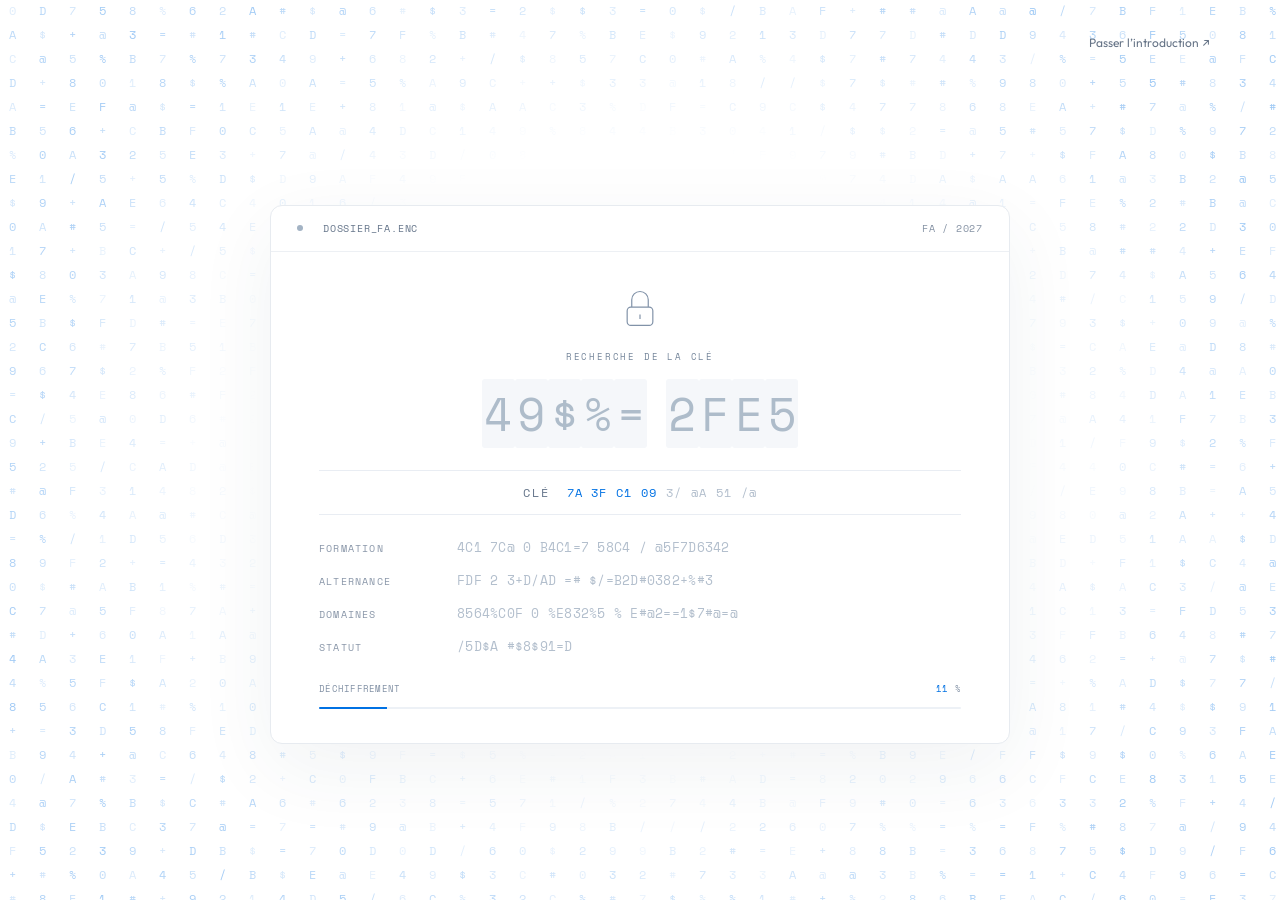
==== commit 4c9176a1: "Itinéraire 3D façon Plans" ====
--- a/index.html
+++ b/index.html
@@ -6,7 +6,7 @@
 <meta name="theme-color" content="#ffffff"><title>Farès Aref — Systèmes, réseaux & cybersécurité</title>
 <script>try{if(localStorage.getItem('fa-theme')==='dark')document.documentElement.dataset.theme='dark';if(localStorage.getItem('fa-motion')==='reduced')document.documentElement.classList.add('reduce-motion');}catch(e){}</script>
 <link rel="icon" href="assets/favicon.svg" type="image/svg+xml"><link rel="stylesheet" href="assets/fonts.css">
-<link rel="stylesheet" href="white.css?v=18"><link rel="stylesheet" href="wow.css?v=5"><link rel="stylesheet" href="settings.css?v=4"><link rel="stylesheet" href="intro.css?v=1"><script defer src="assets/three.min.js"></script><script defer src="assets/gsap.min.js"></script><script defer src="assets/ScrollTrigger.min.js"></script><script defer src="assets/earth-texture.js"></script><script defer src="app.js?v=18"></script><script defer src="premium.js?v=10"></script><script defer src="rubric-art.js?v=2"></script><script defer src="experience.js?v=18"></script><script defer src="wow.js?v=7"></script><script defer src="settings.js?v=2"></script>
+<link rel="stylesheet" href="white.css?v=18"><link rel="stylesheet" href="wow.css?v=5"><link rel="stylesheet" href="settings.css?v=4"><link rel="stylesheet" href="plans.css?v=1"><link rel="stylesheet" href="intro.css?v=1"><script defer src="assets/three.min.js"></script><script defer src="assets/gsap.min.js"></script><script defer src="assets/ScrollTrigger.min.js"></script><script defer src="assets/earth-texture.js"></script><script defer src="app.js?v=18"></script><script defer src="premium.js?v=12"></script><script defer src="plans.js?v=1"></script><script defer src="rubric-art.js?v=2"></script><script defer src="experience.js?v=18"></script><script defer src="wow.js?v=7"></script><script defer src="settings.js?v=2"></script>
 </head>
 <body class="experience premium white-edition">
 <div id="boot-screen" role="dialog" aria-modal="true" aria-labelledby="boot-title"><canvas id="boot-rain" aria-hidden="true"></canvas><button id="skip-intro">Passer l’introduction ↗</button><div class="boot-terminal"><div class="boot-topbar"><span class="cipher-dot"></span><span>DOSSIER_FA.ENC</span><span class="cipher-ref">FA / 2027</span></div><div class="boot-body"><div class="cipher-seal" aria-hidden="true"><svg viewBox="0 0 48 48" fill="none"><path class="cipher-shackle" d="M15 23v-8a9 9 0 0 1 18 0v8"/><rect x="10" y="23" width="28" height="20" rx="4"/><path d="M24 31v5"/></svg></div><p id="cipher-status" aria-hidden="true">FICHIER CHIFFRÉ</p><h1 id="boot-title" aria-label="Farès Aref, ouverture du portfolio"><span id="cipher-name" aria-hidden="true">0F/A# 01EF</span></h1><div class="decrypt-key" aria-hidden="true"><span>CLÉ</span><span id="cipher-key"></span></div><dl class="decrypt-rows" aria-hidden="true"><div><dt>FORMATION</dt><dd data-decrypt="BTS SIO · OPTION SISR · 2025—2027"></dd></div><div><dt>ALTERNANCE</dt><dd data-decrypt="DSI · MAIRIE DE MANTES-LA-VILLE"></dd></div><div><dt>DOMAINES</dt><dd data-decrypt="SYSTÈMES · RÉSEAUX · CYBERSÉCURITÉ"></dd></div><div><dt>STATUT</dt><dd class="decrypt-status" data-decrypt="ACCÈS AUTORISÉ"></dd></div></dl><div class="boot-bottom" aria-hidden="true"><span>DÉCHIFFREMENT</span><span><b id="boot-percent">00</b> %</span></div><div class="boot-meter" aria-hidden="true"><span></span></div></div></div></div>
@@ -40,19 +40,25 @@
 <div class="destination">
  <div class="travel-stage" id="travel-stage">
   <img class="mairie-photo" src="assets/mairie-mantes-la-ville.jpg" alt="Façade de la mairie de Mantes-la-Ville, photographiée par Spedona en mars 2006" width="1600" height="1200">
-  <canvas id="travel-map" role="img" aria-label="Itinéraire de H3 Campus, Poissy, jusqu’à la mairie de Mantes-la-Ville par l’A13"></canvas>
+  <div class="pl-sky"></div>
+  <canvas id="plans-map" role="img" aria-label="Itinéraire animé de H3 Campus, à Poissy, jusqu’à la mairie de Mantes-la-Ville par l’A13"></canvas>
+  <div class="pl-labels" aria-hidden="true"></div>
   <div class="travel-vignette"></div>
-  <div class="gps-ui" aria-hidden="true">
-   <div class="gps-maneuver"><svg viewBox="0 0 24 24" width="22" height="22"><path id="gps-icon" d="" fill="none" fill-rule="evenodd" stroke="currentColor" stroke-width="2.2" stroke-linecap="round" stroke-linejoin="round"/></svg><div><strong id="gps-distance">—</strong><span id="gps-instruction"></span></div></div>
-   <div class="gps-eta"><strong id="gps-time">27 min</strong><span><b id="gps-km"></b> · arrivée <b id="gps-arrival"></b></span></div>
-   <div class="gps-compass"><i></i></div>
+  <div class="pl-ui" aria-hidden="true">
+   <div class="pl-head"><div class="pl-banner"><svg class="pl-icon" viewBox="0 0 24 24"><path d=""/></svg><div><strong class="pl-dist"></strong><span class="pl-text"></span><span class="pl-lanes" hidden><svg viewBox="0 0 24 24"><path d="M12 20V5M7 10l5-5 5 5"/></svg><svg viewBox="0 0 24 24"><path d="M12 20V5M7 10l5-5 5 5"/></svg><svg viewBox="0 0 24 24" class=on><path d="M9 20v-7.5c0-2.5 1.3-4.4 3.6-5.6L16 5M12 4.5h4.5V9"/></svg></span></div></div><div class="pl-then" hidden><svg viewBox="0 0 24 24"><path d=""/></svg><span></span></div></div>
+   <div class="pl-card pl-place"><div class="pl-info"><strong>Mairie de Mantes-la-Ville</strong><span>Hôtel de ville · Mantes-la-Ville</span><small>Place de la Mairie, 78711 Mantes-la-Ville</small></div><span class="pl-go">Itinéraire</span></div>
+   <div class="pl-card pl-route"><div class="pl-info"><strong id="pl-route-time">27 min</strong><span id="pl-route-km">Via A13 · itinéraire le plus rapide</span><small id="pl-route-arrival"></small></div><span class="pl-go">Y aller</span></div>
+   <div class="pl-card pl-nav"><div class="pl-stats"><div><strong id="pl-eta">—</strong><small>arrivée</small></div><div><strong id="pl-min">27</strong><small>min</small></div><div><strong id="pl-km">26</strong><small>km</small></div></div><span class="pl-end">Fin</span></div>
+   <div class="pl-card pl-arrive"><div class="pl-info"><strong>Vous êtes arrivé</strong><span>Mairie de Mantes-la-Ville</span><small>Place de la Mairie, 78711 Mantes-la-Ville</small></div><span class="pl-end">Fin</span></div>
+   <div class="pl-speed"><strong id="pl-speed">0</strong><small>km/h</small></div>
+   <div class="pl-compass"><i>N</i></div>
   </div>
-  <div class="travel-top"><span id="travel-region">MANTES-LA-VILLE</span><button id="travel-skip">Voir la mairie ↗</button></div>
+  <div class="travel-top"><span id="travel-region">MANTES-LA-VILLE</span><button id="travel-skip" hidden>Voir la mairie ↗</button></div>
   <div class="destination-title"><span>MON TERRAIN D’APPRENTISSAGE</span><h3>Mantes-la-Ville.</h3><p>Direction des Services d’Information</p></div>
   <button id="travel-replay" aria-label="Rejouer l’itinéraire vers Mantes-la-Ville">↻ Rejouer l’itinéraire</button>
  </div>
  <div class="travel-stops" aria-label="Étapes de l’itinéraire"><button data-stop="0">H3 Campus</button><span>›</span><button data-stop="1">A13</button><span>›</span><button data-stop="2">Sortie Mantes</button><span>›</span><button data-stop="3">Mairie</button></div>
- <p class="photo-credit">Photo : <a href="https://commons.wikimedia.org/wiki/File:Mantes-la-Ville_mairie01.jpg" target="_blank" rel="noopener">Spedona, mars 2006</a> · <a href="https://creativecommons.org/licenses/by-sa/3.0/" target="_blank" rel="noopener">CC BY-SA 3.0</a> · Image recadrée.</p>
+ <p class="photo-credit">Photo : <a href="https://commons.wikimedia.org/wiki/File:Mantes-la-Ville_mairie01.jpg" target="_blank" rel="noopener">Spedona, mars 2006</a> · <a href="https://creativecommons.org/licenses/by-sa/3.0/" target="_blank" rel="noopener">CC BY-SA 3.0</a> · Image recadrée. Plan illustratif.</p>
 </div>
 <div class="company-story"><p class="eyebrow">UNE INFRASTRUCTURE UTILE</p><h3>La technologie au service<br>du quotidien.</h3><p>La mairie accompagne environ <strong>20 000 habitants</strong> : administration locale, services sociaux, urbanisme et équipements municipaux.</p><p>Au sein de la DSI, je participe à la gestion des postes, des serveurs, des réseaux, de la téléphonie et des applications métiers, afin de contribuer à la continuité des services numériques.</p><div class="company-metrics"><div><strong>~300</strong><span>postes gérés</span></div><div><strong>~400</strong><span>agents</span></div><div><strong>15+</strong><span>sites connectés</span></div><div><strong>5j/7</strong><span>services critiques</span></div></div><a class="button primary" href="#missions">Découvrir mes missions <span>↗</span></a></div>
 </div><div class="company-chain"><span>Mairie de Mantes-la-Ville</span><b>→</b><span>Direction des Services d’Information</span><b>→</b><span>Apprenti systèmes & réseaux</span></div>
--- a/plans.css
+++ b/plans.css
@@ -0,0 +1,107 @@
+/* ==========================================================================
+   plans.css — itinéraire façon application Plans (rubrique Entreprise).
+   Carte 3D en WebGL (plans.js) + interface : fiches, bandeau de guidage,
+   carte d'arrivée, étiquettes. Variantes claire et sombre.
+   ========================================================================== */
+.travel-stage{--pl-sky:#bcd8f2;--pl-horizon:#e9eef2}
+.pl-sky{position:absolute;inset:0;opacity:0;pointer-events:none;background:linear-gradient(var(--pl-sky),var(--pl-horizon) 42%,var(--pl-horizon))}
+#plans-map{position:absolute;inset:0;width:100%;height:100%;opacity:0;pointer-events:none}
+.pl-labels{position:absolute;inset:0;overflow:hidden;pointer-events:none;opacity:0;transition:opacity .35s}
+.pl-ui{position:absolute;inset:0;pointer-events:none;opacity:0;transition:opacity .4s;font-family:var(--font)}
+.travel-stage.pl-on .pl-labels,.travel-stage.pl-on .pl-ui{opacity:1}
+.travel-stage .travel-top{z-index:5}
+.travel-stage .destination-title,.travel-stage #travel-replay{z-index:4}
+
+/* ---------- Étiquettes sur la carte ---------- */
+.pl-label{position:absolute;left:0;top:0;white-space:nowrap;opacity:0;transition:opacity .3s;will-change:transform;transform-origin:13px 50%}
+.pl-town{font-weight:600;color:#3a3a3c;letter-spacing:-.01em;text-shadow:0 0 2px #fff,0 0 3px #fff,0 0 4px #fff,0 0 6px #fffc}
+.pl-town.r1{font-size:14.5px}.pl-town.r2{font-size:12px}.pl-town.r3{font-size:10.5px;font-weight:500;color:#6e6e73}
+.pl-water{font-size:10.5px;font-style:italic;font-weight:500;color:#3d7bc0;text-shadow:0 0 2px #fff,0 0 4px #fff}
+.pl-shield{padding:2px 6px;border-radius:4px;background:#d52b1e;border:1.5px solid #fff;color:#fff;font:700 10px/1.2 var(--font);box-shadow:0 1px 3px #0003}
+.pl-poi{display:flex;align-items:center;gap:6px}
+.pl-poi i{display:grid;place-items:center;width:26px;height:26px;border-radius:50%;background:#ff3b30;border:2px solid #fff;box-shadow:0 2px 8px #0004}
+.pl-poi svg{width:14px;height:14px;fill:none;stroke:#fff;stroke-width:2;stroke-linecap:round;stroke-linejoin:round}
+.pl-poi span{font-size:12.5px;font-weight:600;color:#c2271d;text-shadow:0 0 2px #fff,0 0 3px #fff,0 0 5px #fff}
+.pl-start{display:flex;align-items:center;gap:6px}
+.pl-start i{width:12px;height:12px;border-radius:50%;background:#fff;border:3px solid #1c1c1e;box-shadow:0 1px 4px #0003}
+.pl-start span{font-size:12px;font-weight:600;color:#1c1c1e;text-shadow:0 0 2px #fff,0 0 4px #fff}
+
+/* ---------- Bandeau de guidage ---------- */
+.pl-head{position:absolute;top:12px;left:12px;max-width:calc(100% - 150px);display:flex;flex-direction:column;align-items:flex-start;
+ opacity:0;transform:translateY(-10px);transition:opacity .4s,transform .45s cubic-bezier(.16,1,.3,1)}
+.travel-stage.pl-banner-on .pl-head{opacity:1;transform:none}
+.pl-banner{position:relative;z-index:1;display:flex;align-items:center;gap:12px;max-width:100%;padding:10px 18px 10px 12px;border-radius:18px;background:#1c1c1ef5;color:#fff;box-shadow:0 10px 28px -10px #000a}
+.pl-banner.is-swap{animation:pl-swap .5s cubic-bezier(.16,1,.3,1)}
+@keyframes pl-swap{from{opacity:.3;transform:translateY(-6px) scale(.985)}}
+.pl-icon{flex:none;width:32px;height:32px;fill:none;stroke:#fff;stroke-width:2.3;stroke-linecap:round;stroke-linejoin:round}
+.pl-banner>div{display:flex;flex-direction:column;min-width:0;line-height:1.15}
+.pl-dist{font-size:21px;font-weight:600;letter-spacing:-.02em;font-variant-numeric:tabular-nums}
+.pl-text{font-size:12.5px;color:#ffffffd6;white-space:nowrap;overflow:hidden;text-overflow:ellipsis}
+.pl-lanes{display:flex;gap:3px;margin-top:6px}
+.pl-lanes[hidden]{display:none}
+.pl-lanes svg{width:18px;height:18px;padding:1px;border-radius:4px;background:#ffffff14;fill:none;stroke:#ffffff59;stroke-width:2.4;stroke-linecap:round;stroke-linejoin:round}
+.pl-lanes svg.on{stroke:#fff;background:#ffffff2e}
+.pl-then{display:flex;align-items:center;gap:7px;margin-top:-8px;padding:12px 13px 6px 12px;border-radius:0 0 14px 14px;background:#2c2c2ee6;color:#ffffffc9;font-size:11.5px;white-space:nowrap;max-width:100%}
+.pl-then[hidden]{display:none}
+.pl-then svg{flex:none;width:14px;height:14px;fill:none;stroke:#fff;stroke-width:2.4;stroke-linecap:round;stroke-linejoin:round}
+.pl-then span{overflow:hidden;text-overflow:ellipsis}
+
+/* ---------- Fiches du bas ---------- */
+.pl-card{position:absolute;left:12px;right:12px;bottom:12px;display:flex;align-items:center;gap:14px;padding:10px 10px 10px 16px;border-radius:20px;
+ background:#fffffff2;box-shadow:0 12px 30px -12px #0005,0 0 0 .5px #0000000f;backdrop-filter:blur(18px);color:#1c1c1e;
+ opacity:0;transform:translateY(16px);transition:opacity .4s,transform .5s cubic-bezier(.16,1,.3,1)}
+.travel-stage.pl-is-place .pl-place,.travel-stage.pl-is-route .pl-route,.travel-stage.pl-is-nav .pl-nav,.travel-stage.pl-is-arrive .pl-arrive{opacity:1;transform:none}
+.pl-info{display:flex;flex-direction:column;gap:1px;min-width:0}
+.pl-card strong{font-size:16px;font-weight:600;letter-spacing:-.015em}
+.pl-info span{font-size:12.5px;color:#6e6e73;white-space:nowrap;overflow:hidden;text-overflow:ellipsis}
+.pl-card small{font-size:11px;color:#8e8e93;white-space:nowrap;overflow:hidden;text-overflow:ellipsis}
+.pl-stats small{color:#6e6e73}
+.pl-route strong{color:#248a3d;font-size:18px}
+.pl-go,.pl-end{flex:none;margin-left:auto;padding:10px 18px;border-radius:13px;font-size:14px;font-weight:600;color:#fff;transition:transform .16s,filter .16s}
+.pl-go{background:#0a84ff}.pl-route .pl-go{background:#34c759}.pl-end{background:#ff3b30}
+.pl-go.is-pressed,.pl-end.is-pressed{transform:scale(.9);filter:brightness(.88)}
+.pl-stats{display:flex;flex:1;min-width:0}
+.pl-stats>div{flex:1;display:flex;flex-direction:column;align-items:center;gap:0;min-width:0;line-height:1.15}
+.pl-stats strong{font-size:19px;font-variant-numeric:tabular-nums}
+.pl-stats small{font-size:11px}
+.pl-nav{padding:9px 10px 9px 4px}
+
+/* ---------- Vitesse et boussole ---------- */
+.pl-speed,.pl-compass{opacity:0;transform:scale(.85);transition:opacity .4s,transform .4s}
+.travel-stage.pl-is-nav .pl-speed,.travel-stage.pl-is-nav .pl-compass,.travel-stage.pl-is-arrive .pl-compass{opacity:1;transform:none}
+.pl-speed{position:absolute;left:12px;bottom:88px;width:44px;height:44px;border-radius:50%;background:#fffffff2;box-shadow:0 6px 18px -6px #0005;
+ display:flex;flex-direction:column;align-items:center;justify-content:center;line-height:1;color:#1c1c1e}
+.pl-speed strong{font-size:16px;font-weight:600;font-variant-numeric:tabular-nums}
+.pl-speed small{font-size:8px;color:#6e6e73;margin-top:2px}
+.pl-compass{position:absolute;right:12px;top:54px;width:34px;height:34px;border-radius:50%;background:#fffffff2;box-shadow:0 6px 18px -6px #0005;display:grid;place-items:center}
+.pl-compass i{position:relative;font:700 11px/1 var(--font);font-style:normal;color:#1c1c1e;display:grid;place-items:center;width:100%;height:100%}
+.pl-compass i::before{content:'';position:absolute;top:2px;left:50%;margin-left:-4px;border:4px solid transparent;border-top:0;border-bottom:6px solid #ff3b30}
+
+@media(max-width:560px){
+ .pl-head{top:52px;max-width:calc(100% - 24px)}
+ .pl-banner{gap:10px;padding:8px 14px 8px 10px}.pl-icon{width:26px;height:26px}.pl-dist{font-size:17px}.pl-text{font-size:11.5px}
+ .pl-card{left:8px;right:8px;bottom:8px;padding:9px 9px 9px 12px;gap:10px;border-radius:16px}
+ .pl-card strong{font-size:14px}.pl-info span{font-size:11.5px}.pl-info small{display:none}
+ .pl-go,.pl-end{padding:8px 13px;font-size:13px}
+ .pl-stats strong{font-size:16px}.pl-route strong{font-size:16px}
+ .pl-speed{bottom:72px;left:8px;width:38px;height:38px}.pl-speed strong{font-size:14px}
+ .pl-compass{top:auto;bottom:72px;right:8px}
+ .pl-town.r1{font-size:13px}
+}
+
+/* ---------- Thème sombre ---------- */
+[data-theme=dark] .pl-town{color:#e5e5ea;text-shadow:0 0 2px #000,0 0 3px #000,0 0 5px #000c}
+[data-theme=dark] .pl-town.r3{color:#aeaeb2}
+[data-theme=dark] .pl-water{color:#64a8f0;text-shadow:0 0 3px #000}
+[data-theme=dark] .pl-poi span{color:#ff6961;text-shadow:0 0 2px #000,0 0 4px #000}
+[data-theme=dark] .pl-start span{color:#f2f2f7;text-shadow:0 0 3px #000}
+[data-theme=dark] .pl-card,[data-theme=dark] .pl-speed,[data-theme=dark] .pl-compass{background:#2c2c2ef2;color:#f2f2f7;box-shadow:0 12px 30px -12px #000c,0 0 0 .5px #ffffff14}
+[data-theme=dark] .pl-info span,[data-theme=dark] .pl-stats small,[data-theme=dark] .pl-speed small{color:#aeaeb2}
+[data-theme=dark] .pl-card small{color:#8e8e93}
+[data-theme=dark] .pl-route strong{color:#30d158}
+[data-theme=dark] .pl-compass i{color:#f2f2f7}
+
+/* Zone carte un peu plus haute pour laisser de la place à la navigation */
+.travel-stage{height:360px}
+@media(max-height:780px) and (min-width:761px){.travel-stage{height:300px}.pl-info small{display:none}.pl-head{top:10px}.pl-dist{font-size:19px}}
+@media(max-width:760px){.travel-stage{height:320px}}
